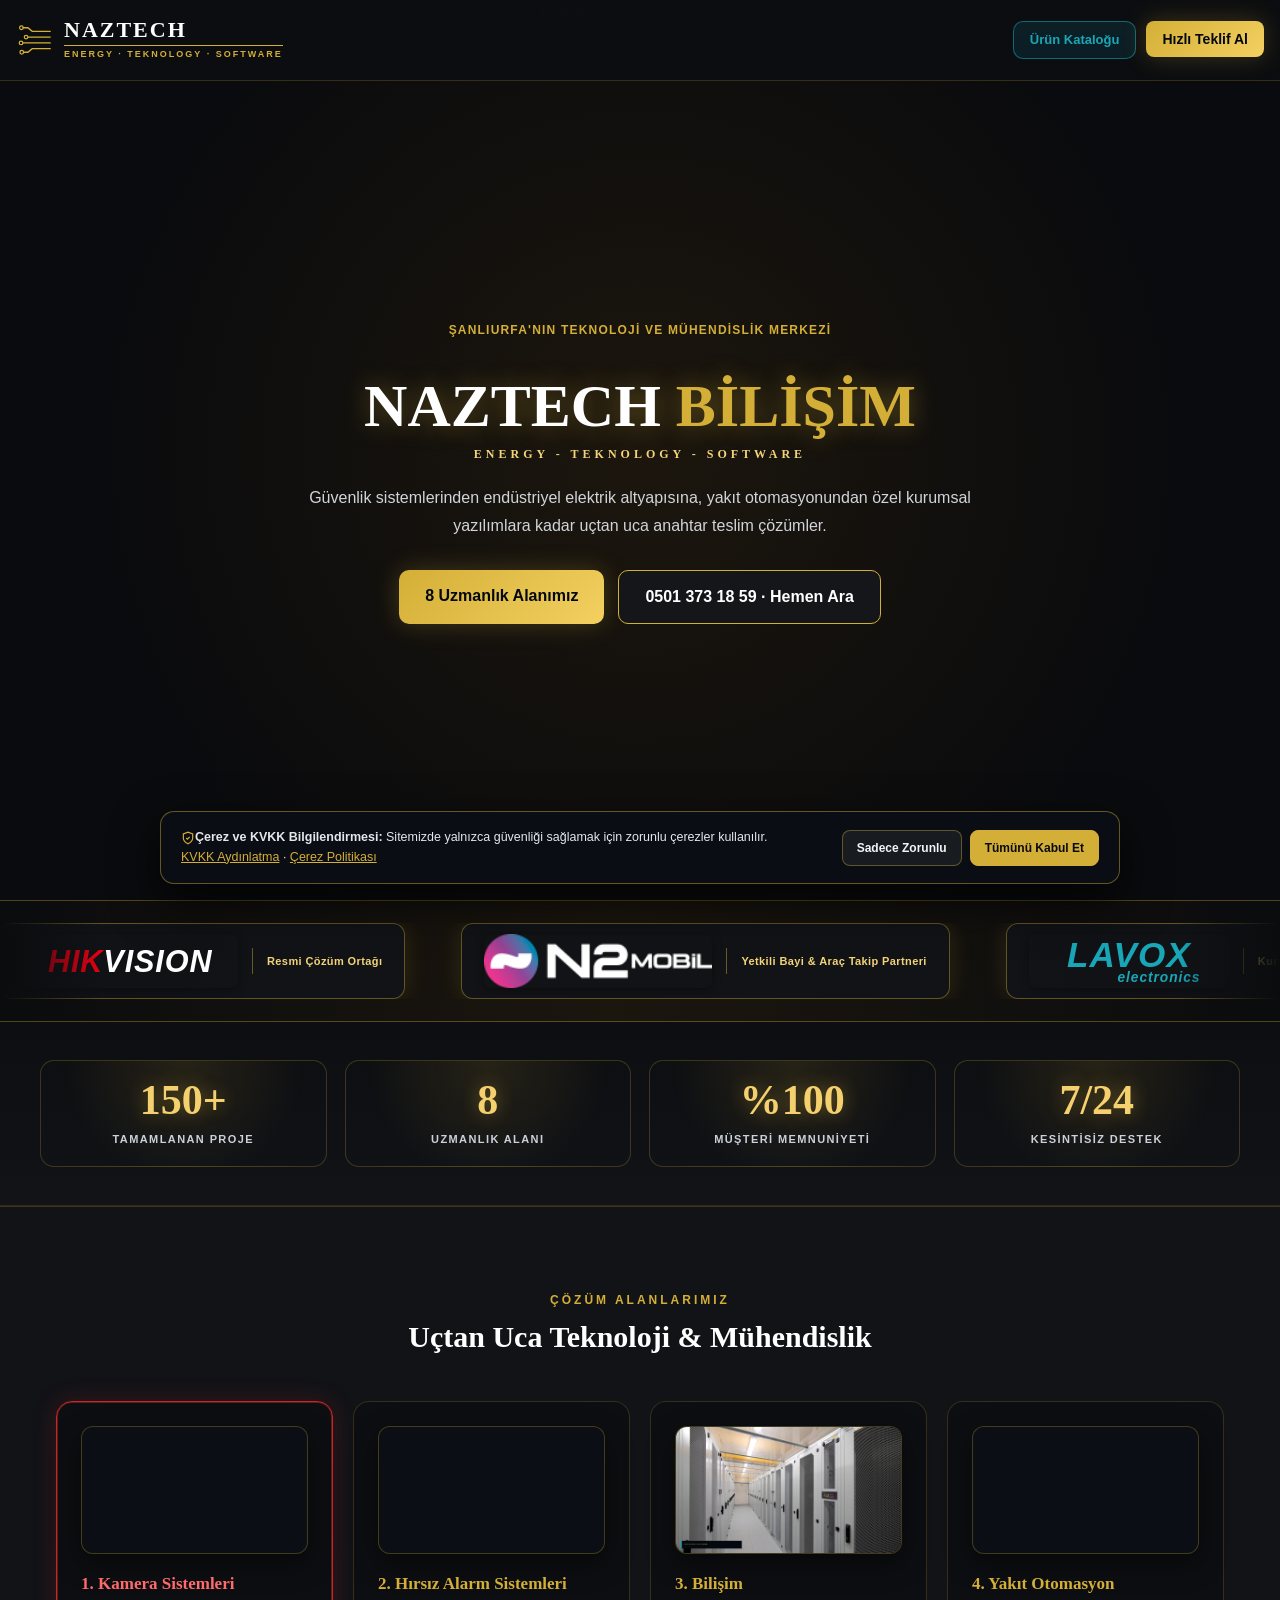
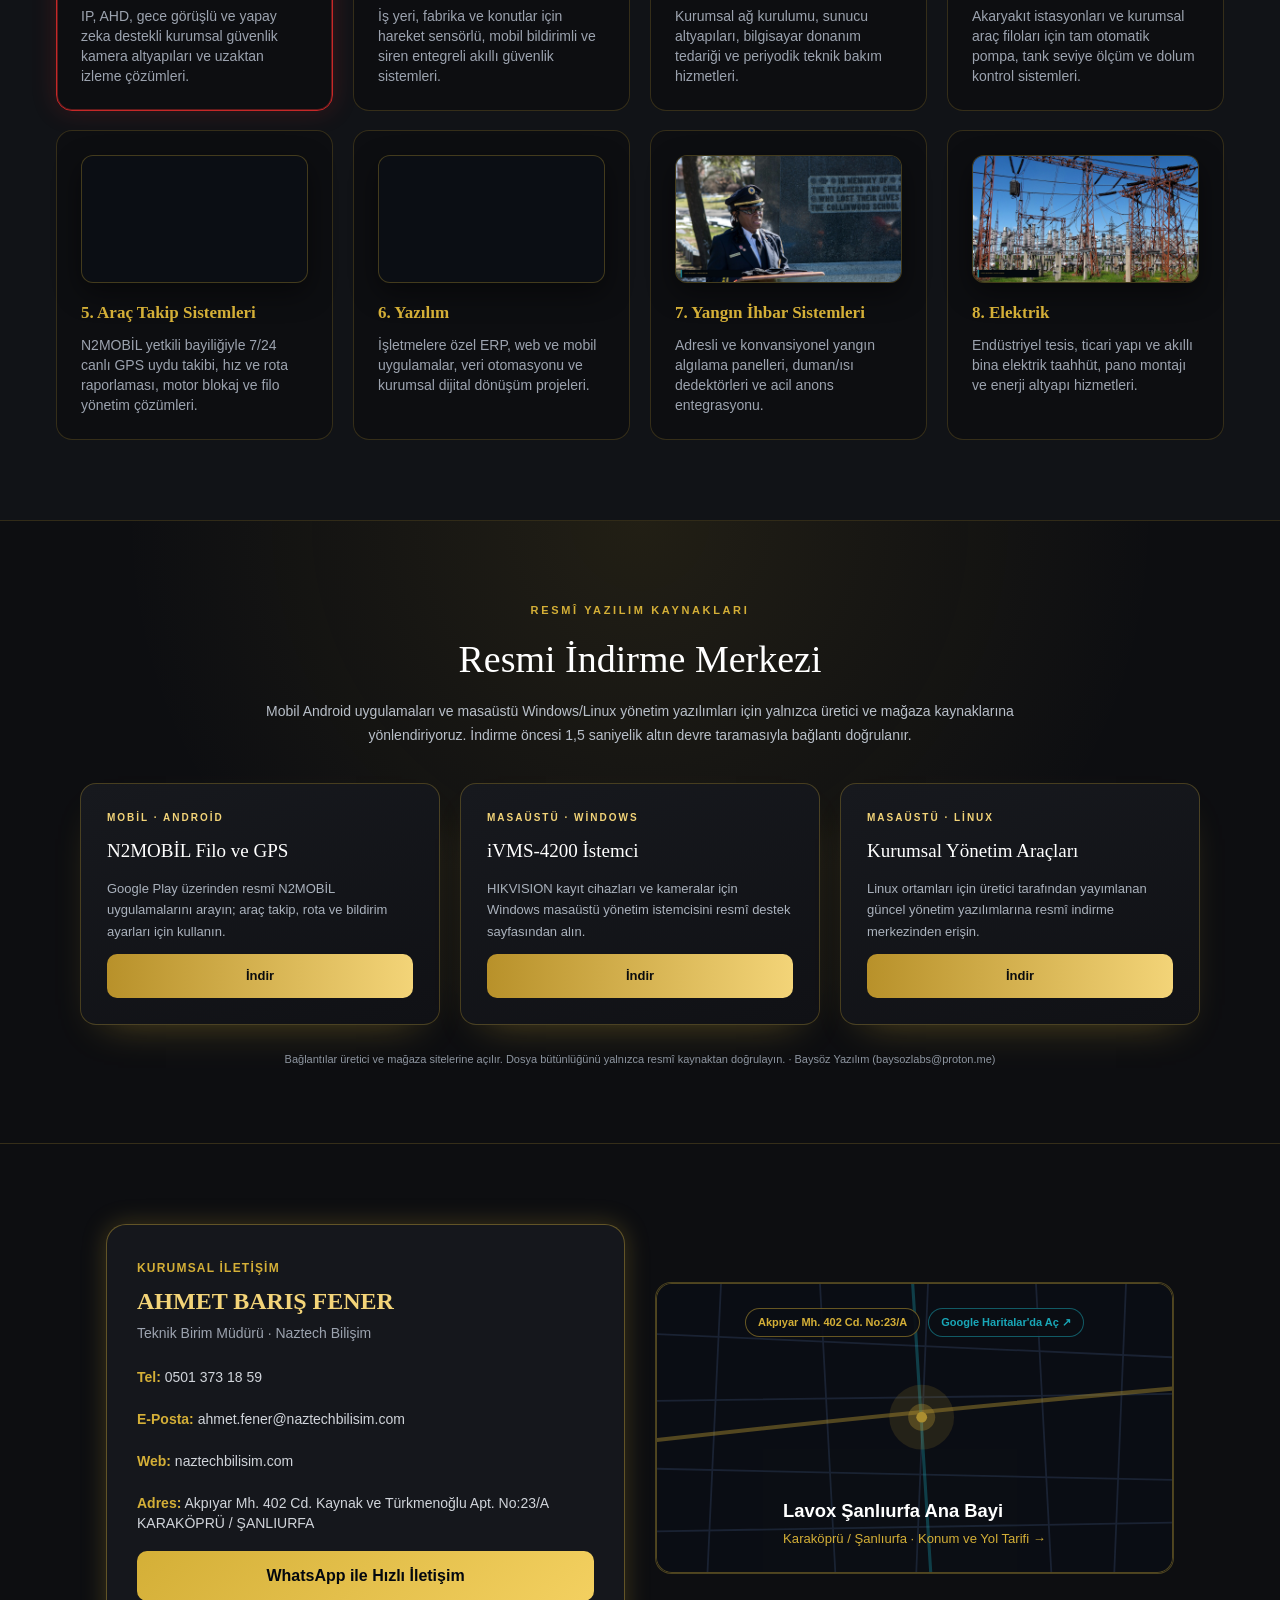
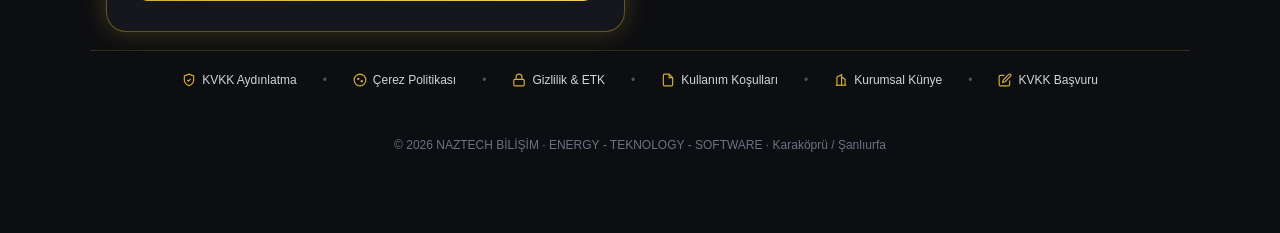
==== index.html @ 64d48011 "Ruijie MSI dotvolt Quantum ve Lande sponsor logolari eklendi" ====
<!DOCTYPE html>
<html lang="tr" class="scroll-smooth">
<head>
  <meta charset="UTF-8" />
  <meta name="viewport" content="width=device-width, initial-scale=1.0" />
  <meta http-equiv="Content-Security-Policy" content="default-src 'self'; base-uri 'self'; object-src 'none'; form-action 'self' https://wa.me; script-src 'self' 'unsafe-inline'; style-src 'self' 'unsafe-inline' https://fonts.googleapis.com; font-src 'self' https://fonts.gstatic.com; img-src 'self' data: https:; connect-src 'self'; frame-src https://www.google.com https://google.com;" />
  <title>NAZTECH Bilişim | Energy - Teknology - Software | Şanlıurfa</title>
  <meta name="description" content="NAZTECH Bilişim & LAVOX Şanlıurfa Ana Bayi. Karaköprü Şanlıurfa merkezli güvenlik kamerası, alarm, bilişim, yakıt otomasyon, GPS araç takip, yazılım, yangın ihbar ve endüstriyel elektrik çözümleri." />
  <meta name="keywords" content="Naztech Bilişim, Lavox Şanlıurfa Ana Bayi, Şanlıurfa kamera sistemleri, Hikvision Şanlıurfa, N2Mobil araç takip, Karaköprü bilişim, yakıt otomasyon Şanlıurfa" />
  <meta name="robots" content="index, follow" />
  <link rel="canonical" href="https://naztechbilisim.com" />
  <meta property="og:type" content="website" />
  <meta property="og:locale" content="tr_TR" />
  <meta property="og:site_name" content="NAZTECH BİLİŞİM | LAVOX Şanlıurfa Ana Bayi" />
  <meta property="og:title" content="NAZTECH Bilişim | LAVOX Şanlıurfa Ana Bayi" />
  <meta property="og:description" content="Şanlıurfa'nın Teknoloji ve Mühendislik Merkezi. Güvenlik sistemleri, bilişim, yakıt otomasyon, araç takip, yazılım ve endüstriyel elektrik çözümleri." />
  <meta property="og:url" content="https://naztechbilisim.com" />
  <meta property="og:image" content="https://naztechbilisim.comimg/og-banner.jpg" />
  <meta name="twitter:card" content="summary_large_image" />
  <meta name="twitter:title" content="NAZTECH Bilişim | LAVOX Şanlıurfa Ana Bayi" />
  <meta name="twitter:description" content="Güvenlik sistemlerinden endüstriyel elektrik altyapısına uçtan uca anahtar teslim teknoloji çözümleri." />
  <meta name="twitter:image" content="https://naztechbilisim.comimg/og-banner.jpg" />
  <script type="application/ld+json">
  {
    "@context": "https://schema.org",
    "@type": "LocalBusiness",
    "name": "NAZTECH BİLİŞİM - LAVOX Şanlıurfa Ana Bayi",
    "image": "https://naztechbilisim.comimg/og-banner.jpg",
    "url": "https://naztechbilisim.com",
    "telephone": "+905013731859",
    "email": "ahmet.fener@naztechbilisim.com",
    "founder": "Ahmet Barış Fener",
    "address": {
      "@type": "PostalAddress",
      "streetAddress": "Akpıyar Mh. 402 Cd. Kaynak ve Türkmenoğlu Apt. No:23/A",
      "addressLocality": "Karaköprü",
      "addressRegion": "Şanlıurfa",
      "addressCountry": "TR"
    },
    "geo": {
      "@type": "GeoCoordinates",
      "latitude": 37.2115,
      "longitude": 38.7955
    }
  }
  </script>

  <link rel="icon" type="image/svg+xml" href="data:image/svg+xml,%3Csvg xmlns='http://www.w3.org/2000/svg' viewBox='0 0 64 64'%3E%3Crect width='64' height='64' rx='12' fill='%230d0e11'/%3E%3Cpath d='M16 48V16h6l20 22V16h6v32h-6L22 26v22z' fill='%23d4af37'/%3E%3C/svg%3E" />
  <script src="vendor/tailwind-play-cdn.js"></script>
  <link rel="preconnect" href="https://fonts.googleapis.com" />
  <link rel="preconnect" href="https://fonts.gstatic.com" crossorigin />
  <link href="https://fonts.googleapis.com/css2?family=Cinzel:wght@600;700&family=Inter:wght@400;500;600&display=swap" rel="stylesheet" />
  <script>
    if (window.tailwind) {
      window.tailwind.config = {
        theme: {
          extend: {
            colors: { obsidian: '#0d0e11', carbon: '#15171c', gold: { light: '#f3d478', DEFAULT: '#d4af37', dark: '#9e7f1e' } },
            fontFamily: { display: ['Cinzel', 'serif'], sans: ['Inter', 'sans-serif'] }
          }
        }
      };
    }
  </script>
  <style>
    body { background-color: #0d0e11; color: #f4f4f5; overflow-x: hidden; }
    .gold-glow { box-shadow: 0 0 25px rgba(212, 175, 55, 0.25); }
    .card-hover { transition: border-color 0.35s ease, box-shadow 0.35s ease; }
    .card-hover:hover { border-color: #d4af37; box-shadow: 0 12px 30px -8px rgba(212, 175, 55, 0.35); }
    .reveal { opacity: 0; translate: 0 24px; transition: opacity 0.55s cubic-bezier(0.22, 1, 0.36, 1), translate 0.7s ease-out; }
    .reveal.active { opacity: 1; translate: 0 0; }
  </style>
  <link rel="stylesheet" href="style.css" />

<style id="naztech-clean-overrides">
.partner-marquee__item{padding:14px 28px!important;gap:18px!important;min-height:84px!important}
.partner-marquee__chip{background:transparent!important;border:none!important;padding:0!important;min-height:auto!important;display:inline-flex!important;align-items:center!important;justify-content:center!important}
.partner-marquee__logo,.partner-marquee__mark{height:54px!important;width:auto!important;max-width:240px!important;object-fit:contain!important;background:transparent!important;border-radius:8px!important}
.partner-marquee__showcase,#tez3dModal,#webgl3dCanvas,.tez3d-stage,[data-3d-viewer]{display:none!important}
</style>
  <style id="naztech-catalog-16x9">
  .service-card__media {
    position: relative;
    width: 100%;
    aspect-ratio: 16 / 9;
    border-radius: 12px;
    overflow: hidden;
    margin-bottom: 16px;
    border: 1px solid rgba(212, 175, 55, 0.28);
    background: #0b0e14;
    box-shadow: 0 10px 28px rgba(0, 0, 0, 0.45);
  }
  .service-card__media img {
    width: 100%;
    height: 100%;
    object-fit: cover;
    display: block;
    transition: transform 0.45s cubic-bezier(0.22, 1, 0.36, 1);
  }
  .service-card:hover .service-card__media img,
  .hizmet-kart:hover .service-card__media img,
  [data-service]:hover .service-card__media img,
  [data-catalog]:hover .service-card__media img,
  [data-catalog]:focus-visible .service-card__media img {
    transform: scale(1.05);
  }
  /* Legacy WebGL/3D surfaces are not part of the delivered experience. */
  #hizmetModal canvas,
  .modal-3d-wrap,
  .webgl-container,
  [data-3d-viewer] {
    display: none !important;
  }
  #hizmetModal .modal__gallery {
    display: flex;
    flex-wrap: wrap;
    gap: 14px;
    padding: 20px 24px 6px;
    background: rgba(3, 5, 8, 0.32);
  }
  #hizmetModal .modal__gallery:empty { display: none; }
  #hizmetModal .modal__figure {
    flex: 1 1 30%;
    max-width: calc(33.333% - 10px);
    margin: 0;
  }
  #hizmetModal .modal__figure:first-child {
    flex: 1 1 100%;
    max-width: 100%;
  }
  #hizmetModal .modal__figure img {
    width: 100% !important;
    aspect-ratio: 16 / 9 !important;
    height: auto !important;
    object-fit: cover !important;
    border-radius: 12px !important;
    cursor: default !important;
    transform: none !important;
    filter: none !important;
  }
  #hizmetModal .modal__caption { padding: 8px 4px 2px; }
  #hizmetModal .btn--whatsapp {
    display: flex;
    align-items: center;
    justify-content: center;
    gap: 10px;
    width: 100%;
    padding: 16px 20px;
    border-radius: 12px;
    background: #25d366;
    color: #052e16;
    font-weight: 800;
    text-decoration: none;
    transition: filter 0.2s ease, transform 0.2s ease;
  }
  #hizmetModal .btn--whatsapp:hover,
  #hizmetModal .btn--whatsapp:focus-visible {
    filter: brightness(1.08);
    transform: translateY(-1px);
  }
  @media (max-width: 720px) {
    #hizmetModal .modal__figure,
    #hizmetModal .modal__figure:first-child {
      flex: 1 1 100%;
      max-width: 100%;
    }
  }
</style>




<style id="naztech-clean-hero">
  #nzpNavButton, #nzpAuthOverlay { display: none !important; }
  /* Yuvarlak halka katmanini kaldir, yazilar dogrudan arka plan uzerinde asil dursun */
  main section:first-of-type .rounded-full,
  section:first-of-type .rounded-full {
    background: transparent !important;
    border: none !important;
    box-shadow: none !important;
    padding: 0 !important;
  }
</style>

<script type="application/ld+json" id="naztech-local-schema">
{
  "@context": "https://schema.org",
  "@type": "LocalBusiness",
  "name": "NAZTECH BİLİŞİM · Lavox Elektronik Şanlıurfa",
  "url": "https://naztechbilisim.com",
  "telephone": "+905013731859",
  "email": "ahmet.fener@naztechbilisim.com",
  "founder": {
    "@type": "Person",
    "name": "Ahmet Barış Fener"
  },
  "address": {
    "@type": "PostalAddress",
    "streetAddress": "Akpıyar Mh. 402 Cd. Kaynak ve Türkmenoğlu Apt. No:23/A",
    "addressLocality": "Karaköprü",
    "addressRegion": "Şanlıurfa",
    "postalCode": "63320",
    "addressCountry": "TR"
  },
  "geo": {
    "@type": "GeoCoordinates",
    "latitude": 37.2248,
    "longitude": 38.8035
  }
}
</script>
<link rel="stylesheet" href="legal.css">
<meta name="theme-color" content="#080a0f">
<meta name="apple-mobile-web-app-capable" content="yes">
<meta name="apple-mobile-web-app-status-bar-style" content="black-translucent">
<link rel="stylesheet" href="mobile.css">
</head>
<body class="font-sans antialiased">
  <div class="nzt-preloader" id="nztPreloader" role="status" aria-live="polite" aria-label="NAZTECH yükleniyor">
    <div class="nzt-preloader__inner">
      <svg class="nzt-preloader__circuit" viewBox="0 0 300 120" fill="none" aria-hidden="true" focusable="false">
        <path class="nzt-preloader__trace" d="M4 22H72l14-14h64l12 12h56l10-10h68" />
        <path class="nzt-preloader__trace nzt-preloader__trace--b" d="M4 98H84l16 14h58l14-14h64l12 12h48" />
        <path class="nzt-preloader__trace nzt-preloader__trace--c" d="M40 4v26l12 12v36l-12 12v26M262 6v28l-12 12v36l12 12v20" />
        <circle class="nzt-preloader__node" cx="86" cy="8" r="3.5" />
        <circle class="nzt-preloader__node nzt-preloader__node--b" cx="150" cy="20" r="3.5" />
        <circle class="nzt-preloader__node" cx="100" cy="112" r="3.5" />
        <circle class="nzt-preloader__node nzt-preloader__node--b" cx="220" cy="110" r="3.5" />
      </svg>
      <div class="nzt-preloader__wordmark">NAZTECH</div>
      <div class="nzt-preloader__caption">ENERGY · TEKNOLOGY · SOFTWARE</div>
      <div class="nzt-preloader__rail"><span class="nzt-preloader__fill"></span></div>
    </div>
  </div>
  <header class="fixed top-0 w-full z-50 bg-obsidian/90 backdrop-blur-md border-b border-gold/20">
    <div class="max-w-7xl mx-auto px-4 h-20 flex items-center justify-between">
      <a href="#anasayfa" class="flex items-center gap-3 group">
        <svg class="brand__logo" viewBox="0 0 100 80" fill="none" aria-hidden="true" focusable="false">
          <path d="M95 16H45L33 6H20" stroke="#d4af37" stroke-width="4" stroke-linecap="round"/><circle cx="15" cy="6" r="5" stroke="#d4af37" stroke-width="3.5"/>
          <path d="M95 32H34" stroke="#d4af37" stroke-width="4" stroke-linecap="round"/><circle cx="28" cy="32" r="5" stroke="#d4af37" stroke-width="3.5"/>
          <path d="M95 48H20" stroke="#d4af37" stroke-width="4" stroke-linecap="round"/><circle cx="14" cy="48" r="5" stroke="#d4af37" stroke-width="3.5"/>
          <path d="M95 64H45L33 74H22" stroke="#d4af37" stroke-width="4" stroke-linecap="round"/><circle cx="16" cy="74" r="5" stroke="#d4af37" stroke-width="3.5"/>
        </svg>
        <div>
          <span class="font-display font-extrabold text-2xl tracking-wider text-white block leading-none">NAZTECH</span>
          <span class="text-[9px] tracking-[0.2em] text-gold font-bold mt-1 border-t border-gold/60 pt-0.5 block">ENERGY · TEKNOLOGY · SOFTWARE</span>
        </div>
      </a>
      <div class="nzp-nav-cluster">
        <a href="https://wa.me/905013731859?text=Merhaba%20Naztech%20Bili%C5%9Fim%2C%20h%C4%B1zl%C4%B1%20teklif%20almak%20istiyorum." data-whatsapp-greeting target="_blank" rel="noopener noreferrer" class="bg-gold text-obsidian font-bold text-xs sm:text-sm px-4 py-2.5 rounded-lg hover:bg-gold-light transition gold-glow">Hızlı Teklif Al</a>
      </div>
    </div>
  </header>
  <section id="anasayfa" class="relative min-h-screen flex items-center justify-center pt-20 overflow-hidden">
    <div class="absolute w-[340px] h-[340px] sm:w-[520px] sm:h-[520px] rounded-full border-[3px] border-gold/45 shadow-[0_0_90px_rgba(212,175,55,0.35)] energy-ring pointer-events-none" aria-hidden="true"></div>
    <div class="relative z-10 max-w-4xl mx-auto px-4 text-center">
      <span class="inline-block px-4 py-1.5 rounded-full bg-carbon border border-gold/30 text-gold text-xs font-bold tracking-widest uppercase mb-6">Şanlıurfa'nın Teknoloji ve Mühendislik Merkezi</span>
      <h1 class="font-display text-4xl sm:text-6xl font-black text-white mb-4">NAZTECH <span class="text-gold">BİLİŞİM</span></h1>
      <p class="font-display text-sm sm:text-base tracking-[0.28em] text-gold font-semibold uppercase mb-6">ENERGY - TEKNOLOGY - SOFTWARE</p>
      <p class="max-w-2xl mx-auto text-gray-300 text-base sm:text-lg mb-10">Güvenlik sistemlerinden endüstriyel elektrik altyapısına, yakıt otomasyonundan özel kurumsal yazılımlara kadar uçtan uca anahtar teslim çözümler.</p>
      <div class="flex flex-col sm:flex-row justify-center gap-4">
        <a href="#hizmetler" class="px-8 py-4 rounded-xl bg-gold text-obsidian font-extrabold hover:bg-gold-light transition gold-glow">8 Uzmanlık Alanımız</a>
        <a href="tel:+905013731859" class="px-8 py-4 rounded-xl bg-carbon border border-gold/40 text-white font-bold hover:border-gold transition">0501 373 18 59 · Hemen Ara</a>
      </div>
    </div>
  </section>

  <section class="partner-marquee" aria-label="NAZTECH kurumsal teknoloji ortakları">
    <div class="partner-marquee__viewport">
      <div class="partner-marquee__track">
        <div class="partner-marquee__group">
          <div class="partner-marquee__partner" data-partner="hikvision">
            <span class="partner-marquee__chip partner-marquee__chip--hikvision"><svg class="partner-marquee__logo" viewBox="0 0 365 72" width="215" height="54" role="img" aria-label="HIKVISION"><text x="182" y="54" text-anchor="middle" font-family="Arial Black, Impact, sans-serif" font-weight="900" font-style="italic" font-size="52" letter-spacing="1.5"><tspan fill="#E60012">HIK</tspan><tspan fill="#FFFFFF">VISION</tspan></text></svg></span>
            <span class="partner-marquee__divider" aria-hidden="true"></span>
            <span class="partner-marquee__role">Resmi Çözüm Ortağı</span>
          </div>
          <div class="partner-marquee__partner" data-partner="n2mobil">
            <span class="partner-marquee__chip"><img class="partner-marquee__logo" src="img/n2mobil_logo.png" data-logo-fallback="img/n2mobil_logo.jpg" width="190" height="45" alt="N2MOBİL kurumsal logosu"></span>
            <span class="partner-marquee__divider" aria-hidden="true"></span>
            <span class="partner-marquee__role">Yetkili Bayi &amp; Araç Takip Partneri</span>
            <button type="button" class="partner-marquee__showcase" data-partner-showcase="5" aria-label="Katalog 5 N2MOBİL 3D GPS izleyiciyi aç">Katalog 5 · 3D GPS İzleyici</button>
          </div>
          <div class="partner-marquee__partner" data-partner="lavox">
            <span class="partner-marquee__chip"><svg class="partner-marquee__logo" viewBox="0 0 320 84" width="200" height="54" role="img" aria-label="LAVOX electronics"><text x="160" y="52" text-anchor="middle" font-family="Arial Black, Impact, sans-serif" font-weight="900" font-style="italic" font-size="56" letter-spacing="2" fill="#19A7B8">LAVOX</text><text x="208" y="75" text-anchor="middle" font-family="Arial, sans-serif" font-weight="700" font-style="italic" font-size="22" letter-spacing="1.5" fill="#19A7B8">electronics</text></svg></span>
            <span class="partner-marquee__divider" aria-hidden="true"></span>
            <span class="partner-marquee__role">Kurumsal Teknoloji Partneri</span>
          </div>
          <div class="partner-marquee__partner" data-partner="ruijie">
            <span class="partner-marquee__chip"><svg class="partner-marquee__logo" viewBox="0 0 340 84" width="205" height="54" role="img" aria-label="Ruijie Networks"><text x="170" y="50" text-anchor="middle" font-family="Arial Black, Impact, sans-serif" font-weight="900" font-style="italic" font-size="52" fill="#E60012">Ruijie</text><text x="115" y="74" text-anchor="middle" font-family="Arial, sans-serif" font-weight="700" font-style="italic" font-size="20" fill="#F4F4F5">Networks</text></svg></span>
            <span class="partner-marquee__divider" aria-hidden="true"></span>
            <span class="partner-marquee__role">Kurumsal Ağ &amp; Wi-Fi Partneri</span>
          </div>
          <div class="partner-marquee__partner" data-partner="msi">
            <span class="partner-marquee__chip"><svg class="partner-marquee__logo" viewBox="0 0 320 84" width="195" height="54" role="img" aria-label="MSI"><g fill="#F4F4F5"><polygon points="48,62 62,22 76,22 62,62"/><polygon points="72,62 86,22 100,22 86,62"/><polygon points="96,62 110,22 124,22 110,62"/><path d="M134,22 h58 l-5,13 h-42 l-3,8 h38 l-8,19 h-56 l5,-12 h40 l3,-8 h-38 z"/><polygon points="204,62 218,22 234,22 220,62"/></g></svg></span>
            <span class="partner-marquee__divider" aria-hidden="true"></span>
            <span class="partner-marquee__role">Donanım &amp; Sistem Partneri</span>
          </div>
          <div class="partner-marquee__partner" data-partner="dotvolt">
            <span class="partner-marquee__chip"><svg class="partner-marquee__logo" viewBox="0 0 340 84" width="205" height="54" role="img" aria-label="dotvolt"><rect x="36" y="18" width="46" height="46" rx="8" fill="#1D70B8"/><text x="59" y="53" text-anchor="middle" font-family="Arial, sans-serif" font-weight="800" font-size="38" fill="#FFFFFF">d</text><text x="195" y="54" text-anchor="middle" font-family="Arial, sans-serif" font-weight="700" font-size="44" letter-spacing="1" fill="#F4F4F5">dotvolt</text></svg></span>
            <span class="partner-marquee__divider" aria-hidden="true"></span>
            <span class="partner-marquee__role">Enerji &amp; UPS Çözüm Ortağı</span>
          </div>
          <div class="partner-marquee__partner" data-partner="quantum">
            <span class="partner-marquee__chip"><svg class="partner-marquee__logo" viewBox="0 0 360 84" width="215" height="54" role="img" aria-label="Quantum Gaming powered by technopc"><rect x="24" y="16" width="44" height="44" rx="6" fill="none" stroke="#8B5CF6" stroke-width="6"/><line x1="54" y1="46" x2="73" y2="65" stroke="#8B5CF6" stroke-width="6"/><text x="115" y="22" text-anchor="middle" font-family="Arial, sans-serif" font-weight="800" font-size="12" letter-spacing="1.5" fill="#A78BFA">GAMING</text><text x="198" y="54" text-anchor="middle" font-family="Arial, sans-serif" font-weight="700" font-size="38" fill="#A78BFA">uantum</text><text x="235" y="73" text-anchor="middle" font-family="Arial, sans-serif" font-weight="600" font-size="13" fill="#D4D4D8">powered by technopc</text></svg></span>
            <span class="partner-marquee__divider" aria-hidden="true"></span>
            <span class="partner-marquee__role">Gaming &amp; Performans Partneri</span>
          </div>
          <div class="partner-marquee__partner" data-partner="lande">
            <span class="partner-marquee__chip"><svg class="partner-marquee__logo" viewBox="0 0 360 84" width="215" height="54" role="img" aria-label="Lande Rack Kabinet"><rect x="24" y="14" width="48" height="56" rx="4" fill="#E30613"/><path d="M40,24 v36 h22 v-9 h-12 v-27 z" fill="#FFFFFF"/><rect x="80" y="14" width="248" height="42" rx="4" fill="#E30613"/><text x="204" y="46" text-anchor="middle" font-family="Arial, sans-serif" font-weight="800" font-size="36" letter-spacing="1" fill="#FFFFFF">lande</text><text x="204" y="72" text-anchor="middle" font-family="Arial, sans-serif" font-weight="700" font-size="13" letter-spacing="3.5" fill="#F4F4F5">RACK KABİNET</text></svg></span>
            <span class="partner-marquee__divider" aria-hidden="true"></span>
            <span class="partner-marquee__role">Rack Kabinet &amp; Altyapı Partneri</span>
          </div>

        </div>
        <div class="partner-marquee__group" aria-hidden="true">
          <div class="partner-marquee__partner" data-partner="hikvision">
            <span class="partner-marquee__chip partner-marquee__chip--hikvision"><svg class="partner-marquee__logo" viewBox="0 0 365 72" width="215" height="54" role="img" aria-label="HIKVISION"><text x="182" y="54" text-anchor="middle" font-family="Arial Black, Impact, sans-serif" font-weight="900" font-style="italic" font-size="52" letter-spacing="1.5"><tspan fill="#E60012">HIK</tspan><tspan fill="#FFFFFF">VISION</tspan></text></svg></span>
            <span class="partner-marquee__divider" aria-hidden="true"></span>
            <span class="partner-marquee__role">Resmi Çözüm Ortağı</span>
          </div>
          <div class="partner-marquee__partner" data-partner="n2mobil">
            <span class="partner-marquee__chip"><img class="partner-marquee__logo" src="img/n2mobil_logo.png" data-logo-fallback="img/n2mobil_logo.jpg" width="190" height="45" alt=""></span>
            <span class="partner-marquee__divider" aria-hidden="true"></span>
            <span class="partner-marquee__role">Yetkili Bayi &amp; Araç Takip Partneri</span>
            <button type="button" class="partner-marquee__showcase" data-partner-showcase="5" aria-label="Katalog 5 N2MOBİL 3D GPS izleyiciyi aç">Katalog 5 · 3D GPS İzleyici</button>
          </div>
          <div class="partner-marquee__partner" data-partner="lavox">
            <span class="partner-marquee__chip"><svg class="partner-marquee__logo" viewBox="0 0 320 84" width="200" height="54" role="img" aria-label="LAVOX electronics"><text x="160" y="52" text-anchor="middle" font-family="Arial Black, Impact, sans-serif" font-weight="900" font-style="italic" font-size="56" letter-spacing="2" fill="#19A7B8">LAVOX</text><text x="208" y="75" text-anchor="middle" font-family="Arial, sans-serif" font-weight="700" font-style="italic" font-size="22" letter-spacing="1.5" fill="#19A7B8">electronics</text></svg></span>
            <span class="partner-marquee__divider" aria-hidden="true"></span>
            <span class="partner-marquee__role">Kurumsal Teknoloji Partneri</span>
          </div>
          <div class="partner-marquee__partner" data-partner="ruijie">
            <span class="partner-marquee__chip"><svg class="partner-marquee__logo" viewBox="0 0 340 84" width="205" height="54" role="img" aria-label="Ruijie Networks"><text x="170" y="50" text-anchor="middle" font-family="Arial Black, Impact, sans-serif" font-weight="900" font-style="italic" font-size="52" fill="#E60012">Ruijie</text><text x="115" y="74" text-anchor="middle" font-family="Arial, sans-serif" font-weight="700" font-style="italic" font-size="20" fill="#F4F4F5">Networks</text></svg></span>
            <span class="partner-marquee__divider" aria-hidden="true"></span>
            <span class="partner-marquee__role">Kurumsal Ağ &amp; Wi-Fi Partneri</span>
          </div>
          <div class="partner-marquee__partner" data-partner="msi">
            <span class="partner-marquee__chip"><svg class="partner-marquee__logo" viewBox="0 0 320 84" width="195" height="54" role="img" aria-label="MSI"><g fill="#F4F4F5"><polygon points="48,62 62,22 76,22 62,62"/><polygon points="72,62 86,22 100,22 86,62"/><polygon points="96,62 110,22 124,22 110,62"/><path d="M134,22 h58 l-5,13 h-42 l-3,8 h38 l-8,19 h-56 l5,-12 h40 l3,-8 h-38 z"/><polygon points="204,62 218,22 234,22 220,62"/></g></svg></span>
            <span class="partner-marquee__divider" aria-hidden="true"></span>
            <span class="partner-marquee__role">Donanım &amp; Sistem Partneri</span>
          </div>
          <div class="partner-marquee__partner" data-partner="dotvolt">
            <span class="partner-marquee__chip"><svg class="partner-marquee__logo" viewBox="0 0 340 84" width="205" height="54" role="img" aria-label="dotvolt"><rect x="36" y="18" width="46" height="46" rx="8" fill="#1D70B8"/><text x="59" y="53" text-anchor="middle" font-family="Arial, sans-serif" font-weight="800" font-size="38" fill="#FFFFFF">d</text><text x="195" y="54" text-anchor="middle" font-family="Arial, sans-serif" font-weight="700" font-size="44" letter-spacing="1" fill="#F4F4F5">dotvolt</text></svg></span>
            <span class="partner-marquee__divider" aria-hidden="true"></span>
            <span class="partner-marquee__role">Enerji &amp; UPS Çözüm Ortağı</span>
          </div>
          <div class="partner-marquee__partner" data-partner="quantum">
            <span class="partner-marquee__chip"><svg class="partner-marquee__logo" viewBox="0 0 360 84" width="215" height="54" role="img" aria-label="Quantum Gaming powered by technopc"><rect x="24" y="16" width="44" height="44" rx="6" fill="none" stroke="#8B5CF6" stroke-width="6"/><line x1="54" y1="46" x2="73" y2="65" stroke="#8B5CF6" stroke-width="6"/><text x="115" y="22" text-anchor="middle" font-family="Arial, sans-serif" font-weight="800" font-size="12" letter-spacing="1.5" fill="#A78BFA">GAMING</text><text x="198" y="54" text-anchor="middle" font-family="Arial, sans-serif" font-weight="700" font-size="38" fill="#A78BFA">uantum</text><text x="235" y="73" text-anchor="middle" font-family="Arial, sans-serif" font-weight="600" font-size="13" fill="#D4D4D8">powered by technopc</text></svg></span>
            <span class="partner-marquee__divider" aria-hidden="true"></span>
            <span class="partner-marquee__role">Gaming &amp; Performans Partneri</span>
          </div>
          <div class="partner-marquee__partner" data-partner="lande">
            <span class="partner-marquee__chip"><svg class="partner-marquee__logo" viewBox="0 0 360 84" width="215" height="54" role="img" aria-label="Lande Rack Kabinet"><rect x="24" y="14" width="48" height="56" rx="4" fill="#E30613"/><path d="M40,24 v36 h22 v-9 h-12 v-27 z" fill="#FFFFFF"/><rect x="80" y="14" width="248" height="42" rx="4" fill="#E30613"/><text x="204" y="46" text-anchor="middle" font-family="Arial, sans-serif" font-weight="800" font-size="36" letter-spacing="1" fill="#FFFFFF">lande</text><text x="204" y="72" text-anchor="middle" font-family="Arial, sans-serif" font-weight="700" font-size="13" letter-spacing="3.5" fill="#F4F4F5">RACK KABİNET</text></svg></span>
            <span class="partner-marquee__divider" aria-hidden="true"></span>
            <span class="partner-marquee__role">Rack Kabinet &amp; Altyapı Partneri</span>
          </div>

        </div>
      </div>
    </div>
  </section>

  <section class="nzt-kpi" aria-label="NAZTECH performans göstergeleri">
    <div class="nzt-kpi__inner">
      <div class="nzt-kpi__item" data-kpi aria-label="500 artı Tamamlanan Proje">
        <span class="nzt-kpi__value" data-kpi-value data-kpi-target="500" data-kpi-suffix="+" aria-hidden="true">0+</span>
        <span class="nzt-kpi__label">Tamamlanan Proje</span>
      </div>
      <div class="nzt-kpi__item" data-kpi aria-label="8 Uzmanlık Alanı">
        <span class="nzt-kpi__value" data-kpi-value data-kpi-target="8" aria-hidden="true">0</span>
        <span class="nzt-kpi__label">Uzmanlık Alanı</span>
      </div>
      <div class="nzt-kpi__item" data-kpi aria-label="yüzde 100 Müşteri Memnuniyeti">
        <span class="nzt-kpi__value" data-kpi-value data-kpi-target="100" data-kpi-prefix="%" aria-hidden="true">%0</span>
        <span class="nzt-kpi__label">Müşteri Memnuniyeti</span>
      </div>
      <div class="nzt-kpi__item" data-kpi aria-label="7/24 Kesintisiz Destek">
        <span class="nzt-kpi__value" data-kpi-value data-kpi-target="24" data-kpi-prefix="7/" aria-hidden="true">7/0</span>
        <span class="nzt-kpi__label">Kesintisiz Destek</span>
      </div>
    </div>
  </section>

  <section id="hizmetler" class="py-24 bg-carbon/60 border-t border-gold/15">
    <div class="max-w-7xl mx-auto px-4">
      <div class="text-center mb-16 reveal">
        <span class="text-gold text-xs font-bold tracking-[0.25em] uppercase">Çözüm Alanlarımız</span>
        <h2 class="font-display text-3xl sm:text-4xl font-extrabold text-white mt-2">Uçtan Uca Teknoloji &amp; Mühendislik</h2>
      </div>
      <div class="grid grid-cols-1 sm:grid-cols-2 lg:grid-cols-4 gap-6">
        <div class="bg-obsidian border border-gold/20 rounded-2xl p-6 card-hover reveal" data-catalog="1" role="button" tabindex="0" aria-haspopup="dialog" aria-controls="hizmetModal" aria-label="HIKVISION güvenlik sistemleri kataloğunu aç"><div class="service-card__media"><img src="img/hikvision_bullet.jpg" alt="HIKVISION dış mekân güvenlik kamerası" width="1920" height="1080" loading="lazy" decoding="async"></div><h3 class="font-display font-bold text-lg text-gold mb-2">1. Kamera Sistemleri</h3><p class="text-gray-400 text-sm">IP, AHD, gece görüşlü ve yapay zeka destekli kurumsal güvenlik kamera altyapıları ve uzaktan izleme çözümleri.</p></div>
        <div class="bg-obsidian border border-gold/20 rounded-2xl p-6 card-hover reveal" data-catalog="2" role="button" tabindex="0" aria-haspopup="dialog" aria-controls="hizmetModal" aria-label="Hırsız alarm sistemleri kataloğunu aç"><div class="service-card__media"><img src="img/alarm.png" alt="Akıllı hırsız alarm kontrol panosu" width="1920" height="1080" loading="lazy" decoding="async"></div><h3 class="font-display font-bold text-lg text-gold mb-2">2. Hırsız Alarm Sistemleri</h3><p class="text-gray-400 text-sm">İş yeri, fabrika ve konutlar için hareket sensörlü, mobil bildirimli ve siren entegreli akıllı güvenlik sistemleri.</p></div>
        <div class="bg-obsidian border border-gold/20 rounded-2xl p-6 card-hover reveal" data-catalog="3" role="button" tabindex="0" aria-haspopup="dialog" aria-controls="hizmetModal" aria-label="Bilişim ve ağ altyapısı kataloğunu aç"><div class="service-card__media"><img src="img/bilisim.jpg" alt="Kurumsal sunucu odası ve ağ altyapısı" width="1920" height="1080" loading="lazy" decoding="async"></div><h3 class="font-display font-bold text-lg text-gold mb-2">3. Bilişim</h3><p class="text-gray-400 text-sm">Kurumsal ağ kurulumu, sunucu altyapıları, bilgisayar donanım tedariği ve periyodik teknik bakım hizmetleri.</p></div>
        <div class="bg-obsidian border border-gold/20 rounded-2xl p-6 card-hover reveal" data-catalog="4" role="button" tabindex="0" aria-haspopup="dialog" aria-controls="hizmetModal" aria-label="Yakıt otomasyonu kataloğunu aç"><div class="service-card__media"><img src="img/yakit.jpg" alt="Akaryakıt pompası ve yakıt otomasyon sistemi" width="1920" height="1080" loading="lazy" decoding="async"></div><h3 class="font-display font-bold text-lg text-gold mb-2">4. Yakıt Otomasyon</h3><p class="text-gray-400 text-sm">Akaryakıt istasyonları ve kurumsal araç filoları için tam otomatik pompa, tank seviye ölçüm ve dolum kontrol sistemleri.</p></div>
        <div class="bg-obsidian border border-gold/20 rounded-2xl p-6 card-hover reveal" data-catalog="5" role="button" tabindex="0" aria-haspopup="dialog" aria-controls="hizmetModal" aria-label="Araç takip sistemleri kataloğunu aç"><div class="service-card__media"><img src="img/arac_takip.jpg" alt="N2MOBİL GPS araç takip cihazı" width="1920" height="1080" loading="lazy" decoding="async"></div><h3 class="font-display font-bold text-lg text-gold mb-2">5. Araç Takip Sistemleri</h3><p class="text-gray-400 text-sm">N2MOBİL yetkili bayiliğiyle 7/24 canlı GPS uydu takibi, hız ve rota raporlaması, motor blokaj ve filo yönetim çözümleri.</p></div>
        <div class="bg-obsidian border border-gold/20 rounded-2xl p-6 card-hover reveal" data-catalog="6" role="button" tabindex="0" aria-haspopup="dialog" aria-controls="hizmetModal" aria-label="Yazılım kataloğunu aç"><div class="service-card__media"><img src="img/yazilim.jpg" alt="Kurumsal yazılım geliştirme çalışma alanı" width="1920" height="1080" loading="lazy" decoding="async"></div><h3 class="font-display font-bold text-lg text-gold mb-2">6. Yazılım</h3><p class="text-gray-400 text-sm">İşletmelere özel ERP, web ve mobil uygulamalar, veri otomasyonu ve kurumsal dijital dönüşüm projeleri.</p></div>
        <div class="bg-obsidian border border-gold/20 rounded-2xl p-6 card-hover reveal" data-catalog="7" role="button" tabindex="0" aria-haspopup="dialog" aria-controls="hizmetModal" aria-label="Yangın ihbar sistemleri kataloğunu aç"><div class="service-card__media"><img src="img/yangin.jpg" alt="Yangın ihbar kontrol panosu" width="1920" height="1080" loading="lazy" decoding="async"></div><h3 class="font-display font-bold text-lg text-gold mb-2">7. Yangın İhbar Sistemleri</h3><p class="text-gray-400 text-sm">Adresli ve konvansiyonel yangın algılama panelleri, duman/ısı dedektörleri ve acil anons entegrasyonu.</p></div>
        <div class="bg-obsidian border border-gold/20 rounded-2xl p-6 card-hover reveal" data-catalog="8" role="button" tabindex="0" aria-haspopup="dialog" aria-controls="hizmetModal" aria-label="Elektrik kataloğunu aç"><div class="service-card__media"><img src="img/elektrik.jpg" alt="Endüstriyel elektrik dağıtım panoları" width="1920" height="1080" loading="lazy" decoding="async"></div><h3 class="font-display font-bold text-lg text-gold mb-2">8. Elektrik</h3><p class="text-gray-400 text-sm">Endüstriyel tesis, ticari yapı ve akıllı bina elektrik taahhüt, pano montajı ve enerji altyapı hizmetleri.</p></div>
      </div>
    </div>
  </section>

  <section id="indirme-merkezi" class="download-center" aria-labelledby="downloadTitle">
    <div class="download-center__inner">
      <div class="download-center__heading">
        <span class="download-center__eyebrow">Resmî Yazılım Kaynakları</span>
        <h2 id="downloadTitle">Resmi İndirme Merkezi</h2>
        <p>Mobil Android uygulamaları ve masaüstü Windows/Linux yönetim yazılımları için yalnızca üretici ve mağaza kaynaklarına yönlendiriyoruz. İndirme öncesi 1,5 saniyelik altın devre taramasıyla bağlantı doğrulanır.</p>
      </div>
      <div class="download-center__grid">
        <article class="download-card">
          <span class="download-card__platform">Mobil · Android</span>
          <h3>N2MOBİL Filo ve GPS</h3>
          <p>Google Play üzerinden resmî N2MOBİL uygulamalarını arayın; araç takip, rota ve bildirim ayarları için kullanın.</p>
          <button type="button" class="download-card__button" data-download-trigger data-download-url="https://play.google.com/store/search?q=n2mobil&amp;c=apps" data-download-label="N2MOBİL Android uygulaması">İndir</button>
        </article>
        <article class="download-card">
          <span class="download-card__platform">Masaüstü · Windows</span>
          <h3>iVMS-4200 İstemci</h3>
          <p>HIKVISION kayıt cihazları ve kameralar için Windows masaüstü yönetim istemcisini resmî destek sayfasından alın.</p>
          <button type="button" class="download-card__button" data-download-trigger data-download-url="https://www.hikvision.com/en/support/download/software/ivms-4200-client/" data-download-label="iVMS-4200 Windows istemcisi">İndir</button>
        </article>
        <article class="download-card">
          <span class="download-card__platform">Masaüstü · Linux</span>
          <h3>Kurumsal Yönetim Araçları</h3>
          <p>Linux ortamları için üretici tarafından yayımlanan güncel yönetim yazılımlarına resmî indirme merkezinden erişin.</p>
          <button type="button" class="download-card__button" data-download-trigger data-download-url="https://www.hikvision.com/en/support/download/software/" data-download-label="Linux yönetim yazılımları">İndir</button>
        </article>
      </div>
      <p class="download-center__note">Bağlantılar üretici ve mağaza sitelerine açılır. Dosya bütünlüğünü yalnızca resmî kaynaktan doğrulayın. · Baysöz Yazılım (baysozlabs@proton.me)</p>
    </div>
  </section>

  <div class="scan-modal" id="downloadScanModal" hidden aria-hidden="true" role="dialog" aria-modal="true" aria-labelledby="scanTitle" aria-describedby="scanStatus">
    <div class="scan-modal__backdrop" data-scan-close aria-hidden="true"></div>
    <div class="scan-modal__panel" role="document" tabindex="-1">
      <svg class="scan-modal__circuit" viewBox="0 0 320 120" fill="none" aria-hidden="true" focusable="false">
        <path d="M4 30H70l14-14h62l12 12h58l12-12h88" />
        <path d="M4 90H84l16 14h58l14-14h60l12 12h72" />
        <path d="M44 6v28l12 12v34l-12 12v22M276 6v28l-12 12v34l12 12v22" />
        <circle cx="84" cy="16" r="3.5" /><circle cx="150" cy="28" r="3.5" /><circle cx="106" cy="104" r="3.5" /><circle cx="244" cy="102" r="3.5" />
      </svg>
      <span class="scan-modal__beam" aria-hidden="true"></span>
      <h2 id="scanTitle">Güvenli Bağlantı Doğrulanıyor</h2>
      <p id="scanStatus">Altın devre taraması tamamlanıyor…</p>
      <span class="scan-modal__progress" aria-hidden="true"><span></span></span>
      <button type="button" class="scan-modal__cancel" data-scan-close>İptal</button>
    </div>
  </div>

  <section id="iletisim" class="py-20 bg-obsidian border-t border-gold/20">
    <div class="max-w-6xl mx-auto px-4 grid grid-cols-1 lg:grid-cols-2 gap-10 items-center">
      <div class="bg-carbon border border-gold/30 rounded-3xl p-8 gold-glow reveal">
        <span class="text-gold text-xs font-bold tracking-widest uppercase">Kurumsal İletişim</span>
        <h2 class="font-display text-2xl font-extrabold text-gold mt-2">AHMET BARIŞ FENER</h2>
        <p class="text-gray-400 text-sm mb-6">Teknik Birim Müdürü · Naztech Bilişim</p>
        <ul class="space-y-3 text-sm text-gray-300 mb-6">
          <li><strong class="text-gold">Tel:</strong> <a href="tel:+905013731859">0501 373 18 59</a></li>
          <li><strong class="text-gold">E-Posta:</strong> <a href="mailto:ahmet.fener@naztechbilisim.com">ahmet.fener@naztechbilisim.com</a></li>
          <li><strong class="text-gold">Web:</strong> naztechbilisim.com</li>
          <li><strong class="text-gold">Adres:</strong> Akpıyar Mh. 402 Cd. Kaynak ve Türkmenoğlu Apt. No:23/A KARAKÖPRÜ / ŞANLIURFA</li>
        </ul>
        <a href="https://wa.me/905013731859?text=Merhaba%20Naztech%20Bili%C5%9Fim%2C%20h%C4%B1zl%C4%B1%20teklif%20almak%20istiyorum." data-whatsapp-greeting target="_blank" rel="noopener noreferrer" class="inline-block w-full text-center py-3.5 rounded-xl bg-gold text-obsidian font-extrabold hover:bg-gold-light transition">WhatsApp ile Hızlı İletişim</a>
      </div>
      <div class="map-panel reveal" style="position:relative;overflow:hidden;border-radius:1rem;border:1px solid rgba(212,175,55,0.32);min-height:290px;background:#0b0e14;">
  <a class="map-panel__link" href="https://google.com" target="_blank" rel="noopener noreferrer" aria-label="Lavox Şanlıurfa Ana Bayi Harita Konumu" style="position:relative;display:flex;flex-direction:column;justify-content:space-between;width:100%;height:100%;min-height:290px;padding:1.5rem;border-radius:1rem;overflow:hidden;border:1px solid rgba(212,175,55,0.35);background:#0b0e14;text-decoration:none;">
  <svg viewBox="0 0 600 320" preserveAspectRatio="xMidYMid slice" aria-hidden="true" style="position:absolute;inset:0;width:100%;height:100%;z-index:0;opacity:0.8;">
    <rect width="600" height="320" fill="#0b0e14"/>
    <g stroke="#1e293b" stroke-width="2" fill="none">
      <path d="M0,55 L600,82 M0,130 L600,122 M0,205 L600,218 M0,275 L600,265"/>
      <path d="M85,0 L70,320 M195,0 L212,320 M315,0 L302,320 M435,0 L452,320 M535,0 L522,320"/>
    </g>
    <path d="M0,175 Q260,145 600,115" stroke="#D4AF37" stroke-width="4.5" stroke-opacity="0.45" fill="none"/>
    <path d="M298,0 L318,320" stroke="#19A7B8" stroke-width="3.5" stroke-opacity="0.4" fill="none"/>
    <circle cx="308" cy="148" r="36" fill="#D4AF37" fill-opacity="0.16"/>
    <circle cx="308" cy="148" r="15" fill="#D4AF37" fill-opacity="0.35"/>
    <circle cx="308" cy="148" r="6" fill="#D4AF37"/>
  </svg>
  <div style="position:relative;z-index:2;display:flex;justify-content:space-between;align-items:center;gap:8px;flex-wrap:wrap;">
    <span style="padding:5px 12px;border-radius:999px;font-size:11px;font-weight:600;background:rgba(11,14,20,0.92);border:1px solid rgba(212,175,55,0.45);color:#D4AF37;">Akpıyar Mh. 402 Cd. No:23/A</span>
    <span style="padding:5px 12px;border-radius:999px;font-size:11px;font-weight:600;background:rgba(11,14,20,0.92);border:1px solid rgba(25,167,184,0.5);color:#19A7B8;">Google Haritalar'da Aç ↗</span>
  </div>
  <div style="position:relative;z-index:2;margin-top:auto;padding-top:95px;text-align:left;">
    <div style="font-size:1.15rem;font-weight:700;color:#ffffff;">Lavox Şanlıurfa Ana Bayi</div>
    <div style="font-size:0.82rem;color:#D4AF37;margin-top:4px;">Karaköprü / Şanlıurfa · Konum ve Yol Tarifi →</div>
  </div>
</a>
</div>
    </div>
    <p class="text-center text-xs text-gray-500 mt-14">© 2026 NAZTECH BİLİŞİM · ENERGY - TEKNOLOGY - SOFTWARE · Karaköprü / Şanlıurfa</p>
  </section>

  
<div class="modal" id="hizmetModal" data-modal-root hidden aria-hidden="true" role="dialog" aria-modal="true" aria-labelledby="modalTitle" aria-describedby="modalDescription">
    <div class="modal__backdrop" data-modal-close aria-hidden="true"></div>
    <div class="modal__panel" id="modalBox" role="document" tabindex="-1">
      <button type="button" class="modal__close" id="closeModal" data-modal-close aria-label="Katalog penceresini kapat">&times;</button>
      <div class="sponsor-banner" id="mBanner" hidden>
        <span class="sponsor-banner__logo">HIKVISION</span>
        <span class="sponsor-banner__text">Resmî Partner &amp; Sponsor</span>
      </div>
      <div class="modal__gallery" id="modalGallery" aria-label="16:9 kurumsal donanım vitrini"></div>
      <div class="modal__content">
        <span class="modal__badge" id="modalBadge"></span>
        <h2 class="modal__title" id="modalTitle"></h2>
        <p class="modal__description" id="modalDescription"></p>
        <ul class="modal__specs" id="modalSpecs"></ul>
        <a class="btn--whatsapp" id="modalWhatsApp" data-whatsapp-number="905013731859" href="https://wa.me/905013731859?text=Merhaba" target="_blank" rel="noopener noreferrer"><span aria-hidden="true">&#128172;</span> WhatsApp 0501 373 18 59 · Bu Hizmet İçin Ücretsiz Keşif / Teklif Al</a>
      </div>
    </div>
  </div>

  <script>
    const reveals = document.querySelectorAll('.reveal');
    const onScroll = () => reveals.forEach(el => { if (el.getBoundingClientRect().top < window.innerHeight - 60) el.classList.add('active'); });
    window.addEventListener('scroll', onScroll); onScroll();
  </script>
  <script>window.addEventListener("DOMContentLoaded",function(){var p=document.getElementById("nztPreloader");if(p){setTimeout(function(){p.style.transition="opacity 0.55s cubic-bezier(0.22, 1, 0.36, 1)";p.style.opacity="0";p.style.pointerEvents="none";setTimeout(function(){p.remove();},580);},1150);}});</script>
<script src="kpi-counter.js" defer></script>
<script src="matrix.js" defer></script>
  <script src="hizmet-detay.js" defer></script>
  <script src="security-shield.js" defer></script>
  <script src="legal.js"></script>
<script src="lavox-katalog.js"></script>
<script src="live-reload.js"></script>
</body>
</html>
---- style.css ----
/*
 * Baysöz Yazılım — NAZTECH Bilişim front-end stylesheet.
 * Gold and obsidian design system with accessible catalog modal styling.
 */

:root {
  --nzt-gold-500: #d4af37;
  --nzt-gold-300: #f5d06f;
  --nzt-obsidian-900: #07090c;
  --nzt-obsidian-800: #0d1117;
  --nzt-obsidian-700: #151b24;
  --nzt-text: #f2f4f7;
  --nzt-muted: #aab2bd;
  --nzt-red-600: #c62828;
  --nzt-radius-lg: 18px;
  --nzt-backdrop: rgba(3, 5, 8, .78);
  --nzt-modal-max: 980px;
}

*,
*::before,
*::after {
  box-sizing: border-box;
  margin: 0;
  padding: 0;
}

body {
  background: #0b0c0e;
  color: #f4f4f5;
  font-family: system-ui, sans-serif;
  line-height: 1.6;
}

body.is-modal-open {
  overflow: hidden;
}

a {
  color: inherit;
  text-decoration: none;
}

:focus-visible {
  outline: 2px solid var(--nzt-gold-300);
  outline-offset: 3px;
}

/* Header and brand ------------------------------------------------------- */
header {
  position: fixed;
  top: 0;
  width: 100%;
  z-index: 50;
  background: rgba(11, 12, 14, .92);
  backdrop-filter: blur(10px);
  border-bottom: 1px solid rgba(212, 175, 55, .25);
}

header > div {
  max-width: 1200px;
  margin: 0 auto;
  padding: 0 20px;
  height: 76px;
  display: flex;
  align-items: center;
  justify-content: space-between;
}

header a:first-child {
  display: flex;
  align-items: center;
  gap: 12px;
}

header a:first-child span:first-child {
  font-size: 22px;
  font-weight: 900;
  letter-spacing: 2px;
  color: #fff;
  display: block;
}

header a:first-child span:last-child {
  font-size: 9px;
  letter-spacing: 2px;
  color: #d4af37;
  font-weight: 700;
  border-top: 1px solid #d4af37;
  padding-top: 2px;
  display: block;
}

header > div > a:last-child {
  background: linear-gradient(135deg, #b8860b, #f3d478);
  color: #0b0c0e;
  font-weight: 800;
  font-size: 13px;
  padding: 10px 18px;
  border-radius: 8px;
}

.brand__logo{inline-size:36px;block-size:36px;max-inline-size:40px;max-block-size:40px;aspect-ratio:1/1;flex-shrink:0}

/* Hero and particle field ------------------------------------------------ */
#anasayfa {
  min-height: 100vh;
  display: flex;
  align-items: center;
  justify-content: center;
  text-align: center;
  padding: 100px 20px 60px;
  position: relative;
  overflow: hidden;
  background: radial-gradient(circle at center, #1d170d 0%, #0b0c0e 70%);
}

#nztSceneOnlyDisabled {
  position: absolute;
  inset: 0;
  width: 100%;
  height: 100%;
  pointer-events: none;
}

.nzt-scene {
  position: absolute;
  inset: 0;
  width: 100%;
  height: 100%;
  pointer-events: none;
  z-index: 2;
  opacity: 0.78;
}

/* Circuit preloader ------------------------------------------------------ */
.nzt-preloader {
  position: fixed;
  inset: 0;
  z-index: 999;
  display: grid;
  place-items: center;
  background: radial-gradient(circle at 50% 45%, #1b1710 0%, #07090c 68%);
  opacity: 1;
  transition: opacity .38s ease, visibility .38s ease;
}

.nzt-preloader.is-complete {
  opacity: 0;
  visibility: hidden;
  pointer-events: none;
}

.nzt-preloader__inner {
  display: grid;
  justify-items: center;
  gap: 8px;
  width: min(420px, 86vw);
  text-align: center;
}

.nzt-preloader__circuit {
  width: min(300px, 82vw);
  height: auto;
  margin-bottom: 4px;
}

.nzt-preloader__trace {
  stroke: rgba(212, 175, 55, .85);
  stroke-width: 1.6;
  stroke-linecap: round;
  stroke-dasharray: 420;
  stroke-dashoffset: 420;
  animation: nzt-trace .8s ease forwards;
}

.nzt-preloader__trace--b {
  stroke: rgba(245, 208, 111, .7);
  animation-delay: .08s;
}

.nzt-preloader__trace--c {
  stroke: rgba(212, 175, 55, .45);
  animation-delay: .14s;
}

.nzt-preloader__node {
  fill: var(--nzt-gold-300);
  opacity: 0;
  animation: nzt-node .8s ease-out .35s forwards;
}

.nzt-preloader__node--b {
  animation-delay: .5s;
}

.nzt-preloader__wordmark {
  color: #fff;
  font-family: Cinzel, Georgia, serif;
  font-size: clamp(30px, 8vw, 46px);
  font-weight: 900;
  letter-spacing: .22em;
  line-height: 1;
  text-shadow: 0 0 28px rgba(212, 175, 55, .7);
  animation: nzt-wordmark .8s ease-out both;
}

.nzt-preloader__caption {
  color: var(--nzt-gold-300);
  font-size: 9px;
  font-weight: 700;
  letter-spacing: .32em;
  animation: nzt-wordmark .8s ease-out .1s both;
}

.nzt-preloader__rail {
  width: min(240px, 70vw);
  height: 2px;
  margin-top: 14px;
  overflow: hidden;
  background: rgba(212, 175, 55, .18);
}

.nzt-preloader__fill {
  display: block;
  width: 100%;
  height: 100%;
  background: linear-gradient(90deg, transparent, var(--nzt-gold-300), transparent);
  transform: scaleX(0);
  transform-origin: left center;
  animation: nzt-progress .8s ease-in-out forwards;
}

@keyframes nzt-trace {
  to { stroke-dashoffset: 0; }
}

@keyframes nzt-node {
  from { opacity: 0; transform: scale(.4); }
  to { opacity: 1; transform: scale(1); }
}

@keyframes nzt-wordmark {
  from { opacity: 0; filter: blur(9px); letter-spacing: .38em; }
  to { opacity: 1; filter: blur(0); letter-spacing: .22em; }
}

@keyframes nzt-progress {
  to { transform: scaleX(1); }
}

.energy-ring {
  position: absolute;
  width: 460px;
  height: 460px;
  max-width: 82vw;
  max-height: 82vw;
  border-radius: 50%;
  border: 4px solid #d4af37;
  box-shadow: 0 0 60px rgba(212, 175, 55, .55), inset 0 0 60px rgba(212, 175, 55, .35);
  animation: pulseRing 14s linear infinite;
  pointer-events: none;
  z-index: 3;
}

@keyframes pulseRing {
  from {
    transform: rotate(0deg);
    filter: drop-shadow(0 0 18px rgba(212, 175, 55, .55));
  }
  to {
    transform: rotate(360deg);
    filter: drop-shadow(0 0 34px rgba(245, 208, 111, .8));
  }
}

#anasayfa > div:last-child {
  position: relative;
  z-index: 10;
  max-width: 780px;
}

#anasayfa h1 {
  font-size: clamp(34px, 6vw, 60px);
  font-weight: 900;
  margin: 14px 0 6px;
  text-shadow: 0 0 25px rgba(212, 175, 55, .4);
}

#anasayfa h1 span {
  color: #d4af37;
}

#anasayfa p:nth-of-type(1) {
  color: #f3d478;
  font-weight: 700;
  letter-spacing: 4px;
  font-size: 12px;
  margin-bottom: 18px;
}

#anasayfa p:nth-of-type(2) {
  color: #d1d5db;
  font-size: 16px;
  margin-bottom: 30px;
}

#anasayfa > div:last-child > div {
  display: flex;
  flex-wrap: wrap;
  gap: 14px;
  justify-content: center;
}

#anasayfa > div:last-child > div a:first-child {
  background: #d4af37;
  color: #0b0c0e;
  font-weight: 800;
  padding: 14px 26px;
  border-radius: 10px;
}

#anasayfa > div:last-child > div a:last-child {
  background: rgba(21, 23, 28, .9);
  border: 1px solid #d4af37;
  padding: 14px 26px;
  border-radius: 10px;
  font-weight: 700;
}

.gold-glow {
  box-shadow: 0 0 25px rgba(212, 175, 55, .25);
}

/* Luxury partner marquee ------------------------------------------------- */
.partner-marquee {
  position: relative;
  overflow: hidden;
  padding: 22px 0;
  background: linear-gradient(90deg, #0b0c0e, #1b160e 48%, #0b0c0e);
  border-top: 1px solid rgba(212, 175, 55, .35);
  border-bottom: 1px solid rgba(212, 175, 55, .35);
}

.partner-marquee::before,
.partner-marquee::after {
  content: "";
  position: absolute;
  top: 0;
  bottom: 0;
  width: clamp(40px, 8vw, 140px);
  z-index: 2;
  pointer-events: none;
}

.partner-marquee::before {
  left: 0;
  background: linear-gradient(90deg, #0b0c0e, transparent);
}

.partner-marquee::after {
  right: 0;
  background: linear-gradient(270deg, #0b0c0e, transparent);
}

.partner-marquee__viewport {
  overflow: hidden;
}

.partner-marquee__track {
  display: flex;
  width: max-content;
  animation: nzt-marquee 28s linear infinite;
}

.partner-marquee:hover .partner-marquee__track,
.partner-marquee:focus-within .partner-marquee__track {
  animation-play-state: paused;
}

.partner-marquee__group {
  display: flex;
  flex: none;
  align-items: center;
  gap: 56px;
  padding-right: 56px;
}

.partner-marquee__partner {
  display: flex;
  align-items: center;
  gap: 14px;
  min-height: 56px;
  padding: 10px 22px;
  border: 1px solid rgba(212, 175, 55, .42);
  border-radius: 12px;
  background: rgba(18, 20, 24, .88);
  box-shadow: 0 0 25px rgba(212, 175, 55, .15);
}

.partner-marquee__wordmark {
  white-space: nowrap;
}

.partner-marquee__wordmark--hikvision {
  color: #e11d48;
  font-family: Inter, sans-serif;
  font-size: 22px;
  font-weight: 900;
  letter-spacing: 3px;
}

.partner-marquee__wordmark--hikvision span {
  color: #fff;
}

.partner-marquee__wordmark--lavox {
  display: grid;
  color: #f3d478;
  font-family: Inter, sans-serif;
  font-size: 20px;
  font-weight: 900;
  letter-spacing: 2px;
  line-height: 1.1;
}

.partner-marquee__wordmark--lavox small {
  color: #c9d1dc;
  font-size: 8px;
  font-weight: 700;
  letter-spacing: 2.4px;
}

.partner-marquee__svg {
  width: 118px;
  height: 36px;
  flex: none;
  color: var(--nzt-gold-300);
}

.partner-marquee__chip {
  position: relative;
  display: inline-flex;
  flex: none;
  align-items: center;
  justify-content: center;
  padding: 6px 10px;
  border-radius: 8px;
  background: #fff;
  box-shadow: 0 2px 10px rgba(0, 0, 0, .35);
}

.partner-marquee__chip:has(> .partner-marquee__logo) > .partner-marquee__svg {
  display: none;
}

.partner-marquee__logo {
  display: block;
  flex: none;
  max-inline-size: 190px;
  inline-size: 100%;
  block-size: auto;
}

.partner-marquee__mark {
  display: block;
  flex: none;
  max-inline-size: 180px;
  inline-size: 100%;
  block-size: auto;
}

.partner-marquee__partner[data-partner="lavox"] .partner-marquee__logo {
  max-inline-size: 140px;
  object-fit: contain;
}

.partner-marquee__disclaimer {
  max-width: 980px;
  margin: 14px auto 0;
  padding: 0 18px;
  color: #c9d1dc;
  font-size: 10px;
  line-height: 1.5;
  text-align: center;
}

.partner-marquee__divider {
  width: 1px;
  height: 26px;
  flex: none;
  background: rgba(212, 175, 55, .45);
}

.partner-marquee__role {
  color: #f3d478;
  font-size: 11px;
  font-weight: 700;
  letter-spacing: .4px;
  white-space: nowrap;
}

@keyframes nzt-marquee {
  from { transform: translate3d(-50%, 0, 0); }
  to { transform: translate3d(0, 0, 0); }
}

/* Scroll-triggered KPI strip --------------------------------------------- */
.nzt-kpi {
  position: relative;
  padding: 38px 20px;
  background: linear-gradient(180deg, #0d0e11, #111317);
  border-bottom: 1px solid rgba(212, 175, 55, .18);
}

.nzt-kpi__inner {
  display: grid;
  grid-template-columns: repeat(4, minmax(0, 1fr));
  gap: 18px;
  max-width: 1200px;
  margin: 0 auto;
}

.nzt-kpi__item {
  position: relative;
  padding: 18px 12px;
  text-align: center;
  border: 1px solid rgba(212, 175, 55, .24);
  border-radius: 14px;
  background: radial-gradient(circle at 50% 0, rgba(212, 175, 55, .12), transparent 70%);
}

.nzt-kpi__value {
  display: block;
  color: var(--nzt-gold-300);
  font-family: Cinzel, Georgia, serif;
  font-size: clamp(28px, 4vw, 42px);
  font-weight: 900;
  line-height: 1;
  font-variant-numeric: tabular-nums;
  text-shadow: 0 0 18px rgba(212, 175, 55, .45);
}

.nzt-kpi__label {
  display: block;
  margin-top: 10px;
  color: #cbd1da;
  font-size: 11px;
  font-weight: 700;
  letter-spacing: 1.4px;
  text-transform: uppercase;
}

/* Catalog cards ---------------------------------------------------------- */
#hizmetler {
  padding: 80px 20px;
  background: #111317;
  border-top: 1px solid rgba(212, 175, 55, .2);
}

#hizmetler > div {
  max-width: 1200px;
  margin: 0 auto;
}

#hizmetler .text-center {
  text-align: center;
  margin-bottom: 44px;
}

#hizmetler h2 {
  font-size: 30px;
  font-weight: 800;
  margin-top: 6px;
}

#hizmetler .grid {
  display: grid;
  grid-template-columns: repeat(auto-fit, minmax(250px, 1fr));
  gap: 20px;
}

.card-hover {
  position: relative;
  isolation: isolate;
  background: #0b0c0e;
  border: 1px solid rgba(212, 175, 55, .28);
  border-radius: 16px;
  padding: 24px;
  transform: perspective(900px) rotateX(var(--nzt-tilt-x, 0deg)) rotateY(var(--nzt-tilt-y, 0deg)) translateY(var(--nzt-lift, 0px));
  transform-style: preserve-3d;
  transition: transform .18s ease-out, border-color .3s ease, box-shadow .3s ease;
  cursor: pointer;
  will-change: transform;
}

.card-hover::before {
  content: "";
  position: absolute;
  inset: 0;
  z-index: 0;
  border-radius: inherit;
  background: radial-gradient(circle at var(--nzt-spot-x, 50%) var(--nzt-spot-y, 50%), rgba(245, 208, 111, .3), transparent 58%);
  opacity: 0;
  transition: opacity .3s ease;
  pointer-events: none;
}

.card-hover > * {
  position: relative;
  z-index: 1;
}

.card-hover:hover::before,
.card-hover:focus-visible::before {
  opacity: 1;
}

.card-hover:hover,
.card-hover:focus-visible {
  --nzt-lift: -6px;
  border-color: #f3d478;
  box-shadow: 0 18px 38px rgba(212, 175, 55, .28);
}

.card-hover h3 {
  color: #d4af37;
  font-size: 17px;
  margin-bottom: 8px;
}

.card-hover p {
  color: #9ca3af;
  font-size: 14px;
}

.card-hover.service-card--sponsor-hikvision {
  border-color: var(--nzt-red-600);
  box-shadow: inset 0 0 0 1px rgba(198, 40, 40, .45), 0 0 24px rgba(198, 40, 40, .22);
}

.card-hover.service-card--sponsor-hikvision:hover,
.card-hover.service-card--sponsor-hikvision:focus-visible {
  border-color: #ef4444;
  box-shadow: inset 0 0 0 1px rgba(198, 40, 40, .55), 0 14px 34px rgba(198, 40, 40, .3);
}

.card-hover.service-card--sponsor-hikvision h3 {
  color: #ff6b6b;
}

/* Contact and map -------------------------------------------------------- */
#iletisim {
  padding: 80px 20px;
  border-top: 1px solid rgba(212, 175, 55, .2);
}

#iletisim > div {
  max-width: 1100px;
  margin: 0 auto;
  display: grid;
  grid-template-columns: repeat(auto-fit, minmax(300px, 1fr));
  gap: 30px;
}

#iletisim .gold-glow {
  background: #15171c;
  border: 1px solid rgba(212, 175, 55, .4);
  border-radius: 20px;
  padding: 30px;
}

#iletisim h2 {
  color: #f3d478;
  font-size: 24px;
  margin: 6px 0;
}

#iletisim ul {
  list-style: none;
  margin: 18px 0;
  display: grid;
  gap: 10px;
  font-size: 14px;
}

#iletisim strong {
  color: #d4af37;
}

#iletisim .gold-glow > a {
  display: block;
  text-align: center;
  background: #d4af37;
  color: #0b0c0e;
  font-weight: 800;
  padding: 13px;
  border-radius: 10px;
}

.map-panel {
  min-height: 310px;
  border: 1px solid rgba(212, 175, 55, .35);
  border-radius: 20px;
  overflow: hidden;
  background: radial-gradient(circle at 50% 45%, #19150e 0%, #0b0c0e 72%);
}

.map-panel__link {
  display: flex;
  flex-direction: column;
  align-items: center;
  justify-content: center;
  gap: 10px;
  min-height: 310px;
  padding: 24px;
  text-align: center;
}

.map-panel__link:hover .map-panel__hint,
.map-panel__link:focus-visible .map-panel__hint {
  color: var(--nzt-gold-300);
}

.map-panel__pin {
  display: grid;
  place-items: center;
  width: 58px;
  height: 58px;
  border: 2px solid var(--nzt-gold-500);
  border-radius: 50%;
  color: var(--nzt-gold-300);
  font-size: 28px;
  box-shadow: 0 0 26px rgba(212, 175, 55, .3);
}

.map-panel__label {
  color: var(--nzt-text);
  font-size: 18px;
  font-weight: 800;
  letter-spacing: 1px;
}

.map-panel__hint {
  color: var(--nzt-muted);
  font-size: 12px;
  font-weight: 600;
  letter-spacing: .5px;
  transition: color .2s ease;
}

#iletisim > p {
  text-align: center;
  color: #6b7280;
  font-size: 12px;
  margin-top: 44px;
}

/* Catalog modal ---------------------------------------------------------- */
.modal {
  position: fixed;
  inset: 0;
  z-index: 200;
  display: flex;
  align-items: center;
  justify-content: center;
  padding: 20px;
  overflow-y: auto;
}

.modal[hidden] {
  display: none;
}

.modal__backdrop {
  position: fixed;
  inset: 0;
  background: var(--nzt-backdrop);
  backdrop-filter: blur(10px);
  cursor: pointer;
}

.modal__panel {
  position: relative;
  width: 100%;
  max-width: var(--nzt-modal-max);
  max-height: calc(100vh - 40px);
  overflow-y: auto;
  border: 1px solid rgba(212, 175, 55, .65);
  border-radius: var(--nzt-radius-lg);
  background: linear-gradient(160deg, rgba(21, 27, 36, .97), rgba(7, 9, 12, .98));
  box-shadow: 0 26px 80px rgba(0, 0, 0, .7), 0 0 42px rgba(212, 175, 55, .18);
  color: var(--nzt-text);
  scrollbar-width: thin;
  scrollbar-color: var(--nzt-gold-500) transparent;
}

.modal--sponsor .modal__panel {
  border-color: rgba(198, 40, 40, .85);
  box-shadow: 0 26px 80px rgba(0, 0, 0, .72), 0 0 46px rgba(198, 40, 40, .3);
}

.modal__close {
  position: absolute;
  top: 14px;
  right: 14px;
  z-index: 2;
  width: 38px;
  height: 38px;
  display: grid;
  place-items: center;
  border: 1px solid var(--nzt-gold-500);
  border-radius: 50%;
  background: var(--nzt-obsidian-900);
  color: var(--nzt-gold-300);
  font-size: 22px;
  line-height: 1;
  cursor: pointer;
  transition: background .2s ease, color .2s ease;
}

.modal__close:hover {
  background: var(--nzt-red-600);
  color: #fff;
}

.sponsor-banner,
#mBanner {
  display: flex;
  flex-wrap: wrap;
  align-items: center;
  gap: 14px;
  padding: 18px 24px;
  border-bottom: 1px solid rgba(212, 175, 55, .5);
  background: linear-gradient(90deg, rgba(198, 40, 40, .32), rgba(7, 9, 12, .2) 60%, rgba(212, 175, 55, .18));
}

.sponsor-banner[hidden],
#mBanner[hidden] {
  display: none;
}

.sponsor-banner__logo {
  color: #ff4d4d;
  font-size: 22px;
  font-weight: 900;
  letter-spacing: 3px;
  text-shadow: 0 0 18px rgba(198, 40, 40, .6);
}

.sponsor-banner__text {
  color: var(--nzt-gold-300);
  font-size: 11px;
  font-weight: 700;
  letter-spacing: 2px;
  text-transform: uppercase;
}

.modal__gallery {
  display: grid;
  grid-template-columns: repeat(3, minmax(0, 1fr));
  gap: 12px;
  padding: 20px 24px 4px;
  background: rgba(3, 5, 8, .32);
}

.modal__gallery:empty {
  display: none;
}

.modal__figure {
  overflow: hidden;
  border: 1px solid rgba(212, 175, 55, .32);
  border-radius: 12px;
  background: var(--nzt-obsidian-800);
}

.modal__figure img {
  display: block;
  inline-size: 100%;
  block-size: 190px;
  object-fit: cover;
  cursor: zoom-in;
  transition: filter .25s ease, transform .25s ease;
}

.modal__figure:hover img,
.modal__figure:focus-visible img {
  filter: brightness(1.12);
  transform: scale(1.03);
}

.modal__caption {
  display: grid;
  gap: 3px;
  padding: 10px 12px;
  color: var(--nzt-gold-300);
  font-size: 12px;
  line-height: 1.4;
}

.modal__caption-title {
  font-weight: 700;
}

.modal__credit {
  color: var(--nzt-muted);
  font-size: 10px;
}

.modal__credit a {
  color: var(--nzt-gold-300);
  text-decoration: underline;
}

/* Modal-local 3D product viewer ------------------------------------------ */
.product-viewer {
  position: absolute;
  inset: 0;
  z-index: 5;
  display: flex;
  flex-direction: column;
  overflow: hidden;
  border-radius: var(--nzt-radius-lg);
  background: radial-gradient(circle at 50% 42%, #1c1a14 0%, #05070a 72%);
}

.product-viewer[hidden] {
  display: none;
}

.product-viewer__bar {
  display: flex;
  flex: none;
  align-items: center;
  gap: 16px;
  padding: 14px 62px 14px 20px;
  border-bottom: 1px solid rgba(212, 175, 55, .35);
  background: rgba(7, 9, 12, .82);
}

.product-viewer__title {
  color: var(--nzt-gold-300);
  font-family: Cinzel, Georgia, serif;
  font-size: 14px;
  font-weight: 800;
  letter-spacing: 1px;
  overflow: hidden;
  text-overflow: ellipsis;
  white-space: nowrap;
}

.product-viewer__hint {
  margin-left: auto;
  color: var(--nzt-muted);
  font-size: 10px;
  letter-spacing: .6px;
}

.product-viewer__close,
.product-viewer__control {
  display: grid;
  place-items: center;
  flex: none;
  width: 34px;
  height: 34px;
  border: 1px solid var(--nzt-gold-500);
  border-radius: 50%;
  background: rgba(7, 9, 12, .9);
  color: var(--nzt-gold-300);
  font-size: 18px;
  font-weight: 800;
  line-height: 1;
  cursor: pointer;
  transition: background .2s ease, color .2s ease, transform .2s ease;
}

.product-viewer__close {
  position: absolute;
  top: 14px;
  right: 14px;
  z-index: 2;
}

.product-viewer__close:hover,
.product-viewer__control:hover {
  background: var(--nzt-gold-500);
  color: #05070a;
  transform: translateY(-1px);
}

.product-viewer__stage {
  position: relative;
  display: grid;
  flex: 1 1 auto;
  place-items: center;
  min-height: 240px;
  overflow: hidden;
  perspective: 900px;
  cursor: grab;
  touch-action: none;
}

.product-viewer__grid {
  position: absolute;
  inset: -30%;
  background-image: linear-gradient(rgba(212, 175, 55, .07) 1px, transparent 1px),
    linear-gradient(90deg, rgba(212, 175, 55, .07) 1px, transparent 1px);
  background-size: 46px 46px;
  transform: rotateX(62deg) translateY(22%);
  mask-image: radial-gradient(circle at 50% 50%, #000 0%, transparent 72%);
  pointer-events: none;
}

.product-viewer__image {
  position: relative;
  z-index: 1;
  display: block;
  max-width: min(78%, 640px);
  max-height: min(72%, 460px);
  border: 1px solid rgba(212, 175, 55, .55);
  border-radius: 12px;
  box-shadow: 0 24px 60px rgba(0, 0, 0, .7), 0 0 34px rgba(212, 175, 55, .22);
  object-fit: contain;
  transform-style: preserve-3d;
  transition: transform .12s ease-out;
  user-select: none;
  pointer-events: none;
}

.product-viewer__reticle {
  position: absolute;
  z-index: 0;
  width: min(66%, 520px);
  aspect-ratio: 1 / 1;
  border: 1px dashed rgba(212, 175, 55, .28);
  border-radius: 50%;
  box-shadow: 0 0 50px rgba(212, 175, 55, .12), inset 0 0 50px rgba(212, 175, 55, .08);
  pointer-events: none;
}

.product-viewer__controls {
  display: flex;
  flex: none;
  align-items: center;
  justify-content: center;
  gap: 18px;
  padding: 14px;
  border-top: 1px solid rgba(212, 175, 55, .35);
  background: rgba(7, 9, 12, .86);
}

.product-viewer__level {
  min-width: 58px;
  color: var(--nzt-gold-300);
  font-family: Cinzel, Georgia, serif;
  font-size: 14px;
  font-weight: 800;
  font-variant-numeric: tabular-nums;
  text-align: center;
}

/* WebGL hardware inspector ------------------------------------------------ */
.webgl-3d-viewer {
  position: relative;
  margin: 20px 24px 4px;
  overflow: hidden;
  border: 1px solid rgba(212, 175, 55, .45);
  border-radius: 14px;
  background: radial-gradient(circle at 50% 38%, rgba(212, 175, 55, .12) 0%, #0d0e11 44%, #05070a 100%);
  box-shadow: 0 20px 50px -18px rgba(0, 0, 0, .85);
}

.webgl-3d-viewer[hidden] {
  display: none;
}

.webgl-3d-viewer__header {
  display: flex;
  flex-wrap: wrap;
  align-items: baseline;
  gap: 6px 16px;
  padding: 12px 18px;
  border-bottom: 1px solid rgba(212, 175, 55, .3);
  background: rgba(7, 9, 12, .72);
}

.webgl-3d-viewer__eyebrow {
  color: var(--nzt-gold-500);
  font-size: 10px;
  font-weight: 800;
  letter-spacing: 2px;
  text-transform: uppercase;
}

.webgl-3d-viewer__header h3 {
  margin: 0;
  color: #f4f4f5;
  font-family: Cinzel, Georgia, serif;
  font-size: 15px;
  font-weight: 800;
}

.webgl-3d-viewer__readout {
  margin-inline-start: auto;
  color: var(--nzt-gold-300);
  font-family: Cinzel, Georgia, serif;
  font-size: 13px;
  font-variant-numeric: tabular-nums;
  font-weight: 800;
}

.webgl-3d-viewer__stage {
  position: relative;
  aspect-ratio: 16 / 9;
  min-height: 300px;
  overflow: hidden;
  cursor: grab;
  touch-action: none;
}

.webgl-3d-viewer__stage.is-grabbing {
  cursor: grabbing;
}

.webgl-3d-viewer__stage:focus-visible {
  outline: 2px solid var(--nzt-gold-300);
  outline-offset: -2px;
}

.webgl-3d-viewer__canvas {
  display: block;
  inline-size: 100%;
  block-size: 100%;
}

.webgl-3d-viewer__status {
  position: absolute;
  inset: 0;
  display: flex;
  flex-direction: column;
  align-items: center;
  justify-content: center;
  gap: 12px;
  padding: 24px;
  background: rgba(5, 7, 10, .82);
  color: #f4f4f5;
  font-size: 13px;
  text-align: center;
}

.webgl-3d-viewer__status[hidden] {
  display: none;
}

.webgl-3d-viewer__spinner {
  inline-size: 30px;
  block-size: 30px;
  border: 3px solid rgba(212, 175, 55, .25);
  border-top-color: var(--nzt-gold-300);
  border-radius: 50%;
  animation: webgl-spin 900ms linear infinite;
}

@keyframes webgl-spin {
  to { transform: rotate(360deg); }
}

.webgl-3d-viewer__toolbar {
  display: flex;
  flex-wrap: wrap;
  align-items: center;
  justify-content: center;
  gap: 10px;
  padding: 12px 16px;
  border-top: 1px solid rgba(212, 175, 55, .3);
  background: rgba(7, 9, 12, .82);
}

.webgl-3d-viewer__toolbar button {
  min-inline-size: 92px;
  padding: 8px 14px;
  border: 1px solid var(--nzt-gold-500);
  border-radius: 8px;
  background: rgba(7, 9, 12, .9);
  color: var(--nzt-gold-300);
  font-size: 12px;
  font-weight: 700;
  cursor: pointer;
  transition: background .2s ease, color .2s ease;
}

.webgl-3d-viewer__toolbar button:hover {
  background: rgba(212, 175, 55, .18);
}

.webgl-3d-viewer__toolbar button[aria-pressed="true"] {
  background: var(--nzt-gold-500);
  color: #05070a;
}

.webgl-3d-viewer__toolbar button:disabled {
  cursor: not-allowed;
  opacity: .45;
}

.webgl-3d-viewer__hint {
  margin: 0;
  padding: 10px 16px 14px;
  color: var(--nzt-muted);
  font-size: 11px;
  line-height: 1.4;
  text-align: center;
}

.modal__content {
  padding: 24px;
}

.modal__badge {
  display: inline-block;
  color: var(--nzt-gold-300);
  font-size: 11px;
  font-weight: 800;
  letter-spacing: 2px;
  text-transform: uppercase;
}

.modal__title {
  margin: 6px 0 12px;
  color: #fff;
  font-size: 24px;
  font-weight: 900;
}

.modal__description {
  margin-bottom: 18px;
  color: var(--nzt-muted);
  font-size: 14px;
  line-height: 1.7;
}

.modal__specs {
  display: grid;
  gap: 10px;
  margin-bottom: 24px;
  list-style: none;
  color: var(--nzt-text);
  font-size: 14px;
}

.modal__spec {
  position: relative;
  padding-left: 28px;
  line-height: 1.5;
}

.modal__spec::before {
  content: "\2713";
  position: absolute;
  top: 0;
  left: 0;
  color: var(--nzt-gold-500);
  font-weight: 900;
}

.btn--whatsapp {
  display: block;
  padding: 14px 20px;
  border: 1px solid var(--nzt-gold-500);
  border-radius: 12px;
  background: linear-gradient(135deg, #1e8449, #25aa5a 60%, #b8860b);
  box-shadow: 0 8px 22px rgba(37, 170, 90, .22);
  color: #fff;
  font-size: 14px;
  font-weight: 800;
  text-align: center;
  transition: transform .2s ease, box-shadow .2s ease;
}

.btn--whatsapp:hover,
.btn--whatsapp:focus-visible {
  transform: translateY(-2px);
  box-shadow: 0 12px 28px rgba(37, 170, 90, .35);
}

/* Download center and secure scan modal ---------------------------------- */
.partner-marquee__svg--lavox {
  inline-size: 96px;
  block-size: 50px;
}

.partner-marquee__showcase {
  padding: 7px 12px;
  border: 1px solid rgba(212, 175, 55, .55);
  border-radius: 999px;
  background: rgba(212, 175, 55, .12);
  color: #f3d478;
  font: 700 10px/1 Inter, sans-serif;
  letter-spacing: .3px;
  white-space: nowrap;
  cursor: pointer;
  transition: background .2s ease, color .2s ease;
}

.partner-marquee__showcase:hover,
.partner-marquee__showcase:focus-visible {
  background: #d4af37;
  color: #0b0c0e;
}

.download-center {
  padding: 76px 20px;
  background: radial-gradient(circle at 50% 0%, rgba(212, 175, 55, .10), transparent 58%), #0d0e11;
  border-top: 1px solid rgba(212, 175, 55, .18);
}

.download-center__inner {
  max-width: 1120px;
  margin: 0 auto;
}

.download-center__heading {
  max-width: 760px;
  margin: 0 auto 36px;
  text-align: center;
}

.download-center__eyebrow {
  color: #d4af37;
  font-size: 11px;
  font-weight: 800;
  letter-spacing: .24em;
  text-transform: uppercase;
}

.download-center h2 {
  margin: 10px 0 12px;
  color: #fff;
  font-family: Cinzel, serif;
  font-size: clamp(26px, 4vw, 38px);
}

.download-center__heading p {
  margin: 0;
  color: #b9c0ca;
  font-size: 14px;
  line-height: 1.7;
}

.download-center__grid {
  display: grid;
  grid-template-columns: repeat(3, minmax(0, 1fr));
  gap: 20px;
}

.download-card {
  display: flex;
  flex-direction: column;
  gap: 12px;
  padding: 26px;
  border: 1px solid rgba(212, 175, 55, .28);
  border-radius: 16px;
  background: linear-gradient(160deg, #17191e, #101115);
  box-shadow: 0 18px 40px -24px rgba(212, 175, 55, .45);
}

.download-card__platform {
  color: #f3d478;
  font-size: 10px;
  font-weight: 800;
  letter-spacing: .2em;
  text-transform: uppercase;
}

.download-card h3 {
  margin: 0;
  color: #fff;
  font-family: Cinzel, serif;
  font-size: 19px;
}

.download-card p {
  flex: 1;
  margin: 0;
  color: #aab2bd;
  font-size: 13px;
  line-height: 1.65;
}

.download-card__button {
  width: 100%;
  padding: 12px 18px;
  border: 0;
  border-radius: 10px;
  background: linear-gradient(90deg, #b8912a, #f3d478);
  color: #0b0c0e;
  font-size: 13px;
  font-weight: 800;
  cursor: pointer;
  transition: transform .2s ease, box-shadow .2s ease;
}

.download-card__button:hover,
.download-card__button:focus-visible {
  transform: translateY(-2px);
  box-shadow: 0 10px 24px -8px rgba(212, 175, 55, .6);
}

.download-center__note {
  margin: 26px 0 0;
  color: #8e96a1;
  font-size: 11px;
  text-align: center;
}

.scan-modal {
  position: fixed;
  inset: 0;
  z-index: 120;
  display: grid;
  place-items: center;
  padding: 20px;
}

.scan-modal[hidden] {
  display: none;
}

.scan-modal__backdrop {
  position: absolute;
  inset: 0;
  background: rgba(5, 6, 8, .84);
  backdrop-filter: blur(6px);
}

.scan-modal__panel {
  position: relative;
  width: min(480px, 100%);
  overflow: hidden;
  padding: 34px 30px 28px;
  border: 1px solid rgba(212, 175, 55, .55);
  border-radius: 18px;
  background: linear-gradient(160deg, #1a1c21, #0d0e11);
  box-shadow: 0 0 60px rgba(212, 175, 55, .22);
  text-align: center;
}

.scan-modal__circuit {
  width: 100%;
  height: 90px;
  margin-bottom: 6px;
}

.scan-modal__circuit path {
  stroke: rgba(212, 175, 55, .42);
  stroke-width: 1.6;
  stroke-linecap: round;
  stroke-linejoin: round;
}

.scan-modal__circuit circle {
  fill: #f3d478;
}

.scan-modal__beam {
  position: absolute;
  top: 22px;
  left: 0;
  width: 100%;
  height: 100px;
  background: linear-gradient(90deg, transparent, rgba(243, 212, 120, .42), transparent);
  transform: translate3d(-100%, 0, 0);
  animation: nztScanSweep 1.5s linear 1 forwards;
  pointer-events: none;
}

.scan-modal h2 {
  margin: 8px 0 8px;
  color: #fff;
  font-family: Cinzel, serif;
  font-size: 21px;
}

.scan-modal p {
  margin: 0 0 18px;
  color: #c6ccd5;
  font-size: 13px;
}

.scan-modal__progress {
  display: block;
  height: 4px;
  overflow: hidden;
  border-radius: 999px;
  background: rgba(212, 175, 55, .18);
}

.scan-modal__progress span {
  display: block;
  width: 100%;
  height: 100%;
  background: linear-gradient(90deg, #9e7f1e, #f3d478);
  transform: scaleX(0);
  transform-origin: left center;
  animation: nztScanProgress 1.5s linear 1 forwards;
}

.scan-modal__cancel {
  margin-top: 18px;
  padding: 7px 16px;
  border: 1px solid rgba(212, 175, 55, .4);
  border-radius: 8px;
  background: transparent;
  color: #f3d478;
  font-size: 12px;
  font-weight: 700;
  cursor: pointer;
}

@keyframes nztScanSweep {
  from { transform: translate3d(-100%, 0, 0); }
  to { transform: translate3d(100%, 0, 0); }
}

@keyframes nztScanProgress {
  from { transform: scaleX(0); }
  to { transform: scaleX(1); }
}

/* Responsive adjustments ------------------------------------------------- */
@media (max-width: 720px) {
  header > div {
    height: 68px;
  }

  #iletisim > div {
    grid-template-columns: 1fr;
  }

  .modal {
    padding: 10px;
  }

  .modal__panel {
    max-height: calc(100vh - 20px);
  }

  .modal__gallery {
    grid-template-columns: 1fr;
    padding: 14px 16px 0;
  }

  .modal__figure img {
    block-size: 210px;
  }

  .modal__content {
    padding: 18px 16px 22px;
  }

  .sponsor-banner,
  #mBanner {
    padding: 14px 16px;
  }

  .modal__title {
    font-size: 20px;
  }

  .partner-marquee__group {
    gap: 28px;
    padding-right: 28px;
  }

  .partner-marquee__partner {
    gap: 10px;
    padding: 8px 14px;
  }

  .partner-marquee__role {
    font-size: 10px;
  }

  .nzt-kpi__inner {
    grid-template-columns: repeat(2, minmax(0, 1fr));
  }

  .product-viewer__hint {
    display: none;
  }

  .webgl-3d-viewer {
    margin: 14px 12px 4px;
  }

  .webgl-3d-viewer__header {
    flex-direction: column;
    align-items: flex-start;
  }

  .webgl-3d-viewer__readout {
    margin-inline-start: 0;
  }

  .webgl-3d-viewer__stage {
    aspect-ratio: 4 / 3;
    min-height: 260px;
  }

  .webgl-3d-viewer__toolbar button {
    flex: 1 1 auto;
  }
}

@media (prefers-reduced-motion: reduce) {
  .partner-marquee__track {
    animation: none;
    transform: translate3d(0, 0, 0);
  }

  .nzt-preloader__trace,
  .nzt-preloader__node,
  .nzt-preloader__wordmark,
  .nzt-preloader__caption,
  .nzt-preloader__fill {
    animation-duration: .01ms;
    animation-delay: 0ms;
  }

  .card-hover,
  .modal__figure img,
  .product-viewer__image {
    transition: none;
  }

  .webgl-3d-viewer__spinner {
    animation: none;
  }

  .scan-modal__beam,
  .scan-modal__progress span {
    animation-duration: .01ms;
  }
}

@media (max-width: 860px) {
  .download-center__grid {
    grid-template-columns: 1fr;
  }

  .download-card {
    padding: 20px;
  }

  .partner-marquee__showcase {
    display: none;
  }
}

/* naztech-modal-fix: 16:9 corporate showcase, no WebGL surfaces */
#hizmetModal:not([hidden]) {
  display: flex !important;
  position: fixed !important;
  inset: 0 !important;
  z-index: 9999 !important;
  align-items: center !important;
  justify-content: center !important;
}
#hizmetModal .modal__gallery figure img {
  width: 100% !important;
  aspect-ratio: 16 / 9 !important;
  object-fit: cover !important;
  border-radius: 12px !important;
}
#hizmetModal .modal__panel {
  max-width: 1180px !important;
}

#particleCanvas { display: block !important; opacity: 0.45 !important; pointer-events: none !important; }
---- legal.css ----
.nzt-legal-bar{display:flex;flex-wrap:wrap;justify-content:center;align-items:center;gap:10px 16px;margin-top:14px;padding-top:14px;border-top:1px solid rgba(212,175,55,.18);font-size:12px;color:#9ca3af}
.nzt-legal-bar button{background:none;border:none;color:#d1d5db;cursor:pointer;font-size:12px;padding:2px 4px}
.nzt-legal-bar button:hover{color:#D4AF37;text-decoration:underline}
.nzt-cookie-banner{position:fixed;bottom:16px;left:16px;right:16px;max-width:960px;margin:0 auto;background:rgba(11,14,20,.96);border:1px solid rgba(212,175,55,.45);border-radius:14px;padding:16px 20px;z-index:9998;display:none;box-shadow:0 18px 48px rgba(0,0,0,.75)}
.nzt-cookie-banner.active{display:flex;flex-wrap:wrap;align-items:center;justify-content:space-between;gap:14px}
.nzt-cookie-text{flex:1 1 480px;font-size:12.5px;line-height:1.55;color:#e5e7eb;text-align:left}
.nzt-cookie-text button{color:#D4AF37;text-decoration:underline;background:none;border:none;cursor:pointer;padding:0;font-size:12.5px}
.nzt-cookie-actions{display:flex;flex-wrap:wrap;gap:8px}
.nzt-cbtn{padding:8px 14px;border-radius:8px;font-size:12px;font-weight:700;cursor:pointer}
.nzt-cbtn-primary{background:#D4AF37;color:#080a0f;border:1px solid #D4AF37}
.nzt-cbtn-secondary{background:rgba(255,255,255,.06);color:#f3f4f6;border:1px solid rgba(212,175,55,.4)}
.nzt-legal-modal{position:fixed;inset:0;background:rgba(0,0,0,.82);z-index:9999;display:none;align-items:center;justify-content:center;padding:16px}
.nzt-legal-modal.open{display:flex}
.nzt-legal-dialog{background:#0b0e14;border:1px solid rgba(212,175,55,.45);border-radius:16px;max-width:740px;width:100%;max-height:82vh;display:flex;flex-direction:column;overflow:hidden}
.nzt-legal-head{display:flex;justify-content:space-between;align-items:center;padding:15px 20px;border-bottom:1px solid rgba(212,175,55,.22);background:rgba(212,175,55,.06)}
.nzt-legal-head h3{margin:0;font-size:15.5px;font-weight:700;color:#D4AF37}
.nzt-legal-close{background:none;border:1px solid rgba(255,255,255,.2);color:#fff;border-radius:8px;width:30px;height:30px;cursor:pointer;font-size:18px}
.nzt-legal-body{padding:18px 22px;overflow-y:auto;font-size:13.5px;line-height:1.65;color:#d1d5db;text-align:left}
.nzt-legal-body h4{color:#f9fafb;font-size:14px;margin:14px 0 6px}
.nzt-legal-body p,.nzt-legal-body ul{margin:0 0 10px}
.nzt-legal-body ul{padding-left:18px;list-style:disc}
.nzt-legal-bar{display:flex !important;flex-wrap:wrap !important;justify-content:center !important;align-items:center !important;gap:8px 18px !important;width:100% !important;margin:18px auto 12px !important;padding-top:16px !important;border-top:1px solid rgba(212,175,55,.18) !important}
.nzt-legal-bar button{display:inline-flex !important;align-items:center !important;gap:6px !important;width:auto !important;white-space:nowrap !important;font-size:12px !important;color:#d1d5db !important;padding:4px 8px !important;border-radius:6px !important}
.nzt-legal-bar button:hover{background:rgba(212,175,55,.1) !important;color:#D4AF37 !important;text-decoration:none !important}
.nzt-legal-bar button svg,.nzt-cookie-text svg{width:14px !important;height:14px !important;min-width:14px !important;max-width:14px !important;display:inline-block !important;margin:0 !important;flex-shrink:0 !important}
.nzt-legal-bar span{display:inline-block !important;width:auto !important;color:#4b5563 !important}
---- mobile.css ----
html, body { max-width: 100vw; overflow-x: hidden; -webkit-text-size-adjust: 100%; }
button, a, input, select, textarea { touch-action: manipulation; -webkit-tap-highlight-color: transparent; }
input[type="search"], input[type="text"], input[type="tel"], select, textarea { font-size: 16px !important; }
.nzt-cookie-banner { padding-bottom: calc(16px + env(safe-area-inset-bottom, 0px)) !important; }
#lavoxCatalogModal, .nzt-legal-modal { padding-top: env(safe-area-inset-top, 0px); padding-bottom: env(safe-area-inset-bottom, 0px); -webkit-overflow-scrolling: touch; }

@media (max-width: 640px) {
  header .max-w-7xl, nav .max-w-7xl { padding-left: 12px !important; padding-right: 12px !important; gap: 6px !important; }
  #openLavoxCatalogBtn { padding: 6px 10px !important; font-size: 11.5px !important; margin-right: 4px !important; }
  header a[href*="wa.me"], header a[href="#iletisim"], nav a:last-child { padding: 6px 10px !important; font-size: 11.5px !important; }
  #lvxGrid { grid-template-columns: repeat(2, minmax(0, 1fr)) !important; gap: 10px !important; }
  .nzt-legal-bar { gap: 6px 10px !important; padding: 12px 8px !important; }
  .nzt-legal-bar button { font-size: 11px !important; padding: 4px 6px !important; }
  .nzt-cookie-banner { left: 10px !important; right: 10px !important; bottom: 10px !important; padding: 12px 14px !important; }
  .nzt-cookie-actions { width: 100%; display: grid !important; grid-template-columns: 1fr 1fr; }
}

@media (max-width: 768px) {
  header .max-w-7xl, nav .max-w-7xl, header > div, nav > div {
    display: flex !important;
    flex-wrap: wrap !important;
    align-items: center !important;
    justify-content: space-between !important;
    gap: 8px !important;
    padding: 10px 12px !important;
  }
  #openLavoxCatalogBtn,
  header a[href*="wa.me"],
  header a[href="#iletisim"],
  header button,
  nav a,
  nav button {
    padding: 6px 10px !important;
    font-size: 11px !important;
    line-height: 1.2 !important;
    white-space: nowrap !important;
    border-radius: 8px !important;
    margin: 0 !important;
  }
}
@media (max-width: 400px) {
  #openLavoxCatalogBtn {
    padding: 5px 8px !important;
    font-size: 10.5px !important;
  }
  header a[href*="wa.me"],
  header a[href="#iletisim"] {
    padding: 5px 8px !important;
    font-size: 10.5px !important;
  }
}

@media (max-width: 640px) {
  header .max-w-7xl, nav .max-w-7xl {
    flex-wrap: nowrap !important;
    padding: 10px 14px !important;
    gap: 8px !important;
  }
  /* Mobilde ust bar sade kalsin: sadece logo + Teklif Al */
  header #openLavoxCatalogBtn,
  nav #openLavoxCatalogBtn {
    display: none !important;
  }
  header a[href*="wa.me"],
  header a[href="#iletisim"],
  nav a:last-of-type {
    padding: 7px 12px !important;
    font-size: 12px !important;
    white-space: nowrap !important;
    flex-shrink: 0 !important;
  }
}

.bg-gold{background:linear-gradient(135deg,#D4AF37,#f3d060)!important;color:#04080f!important;font-weight:700!important}
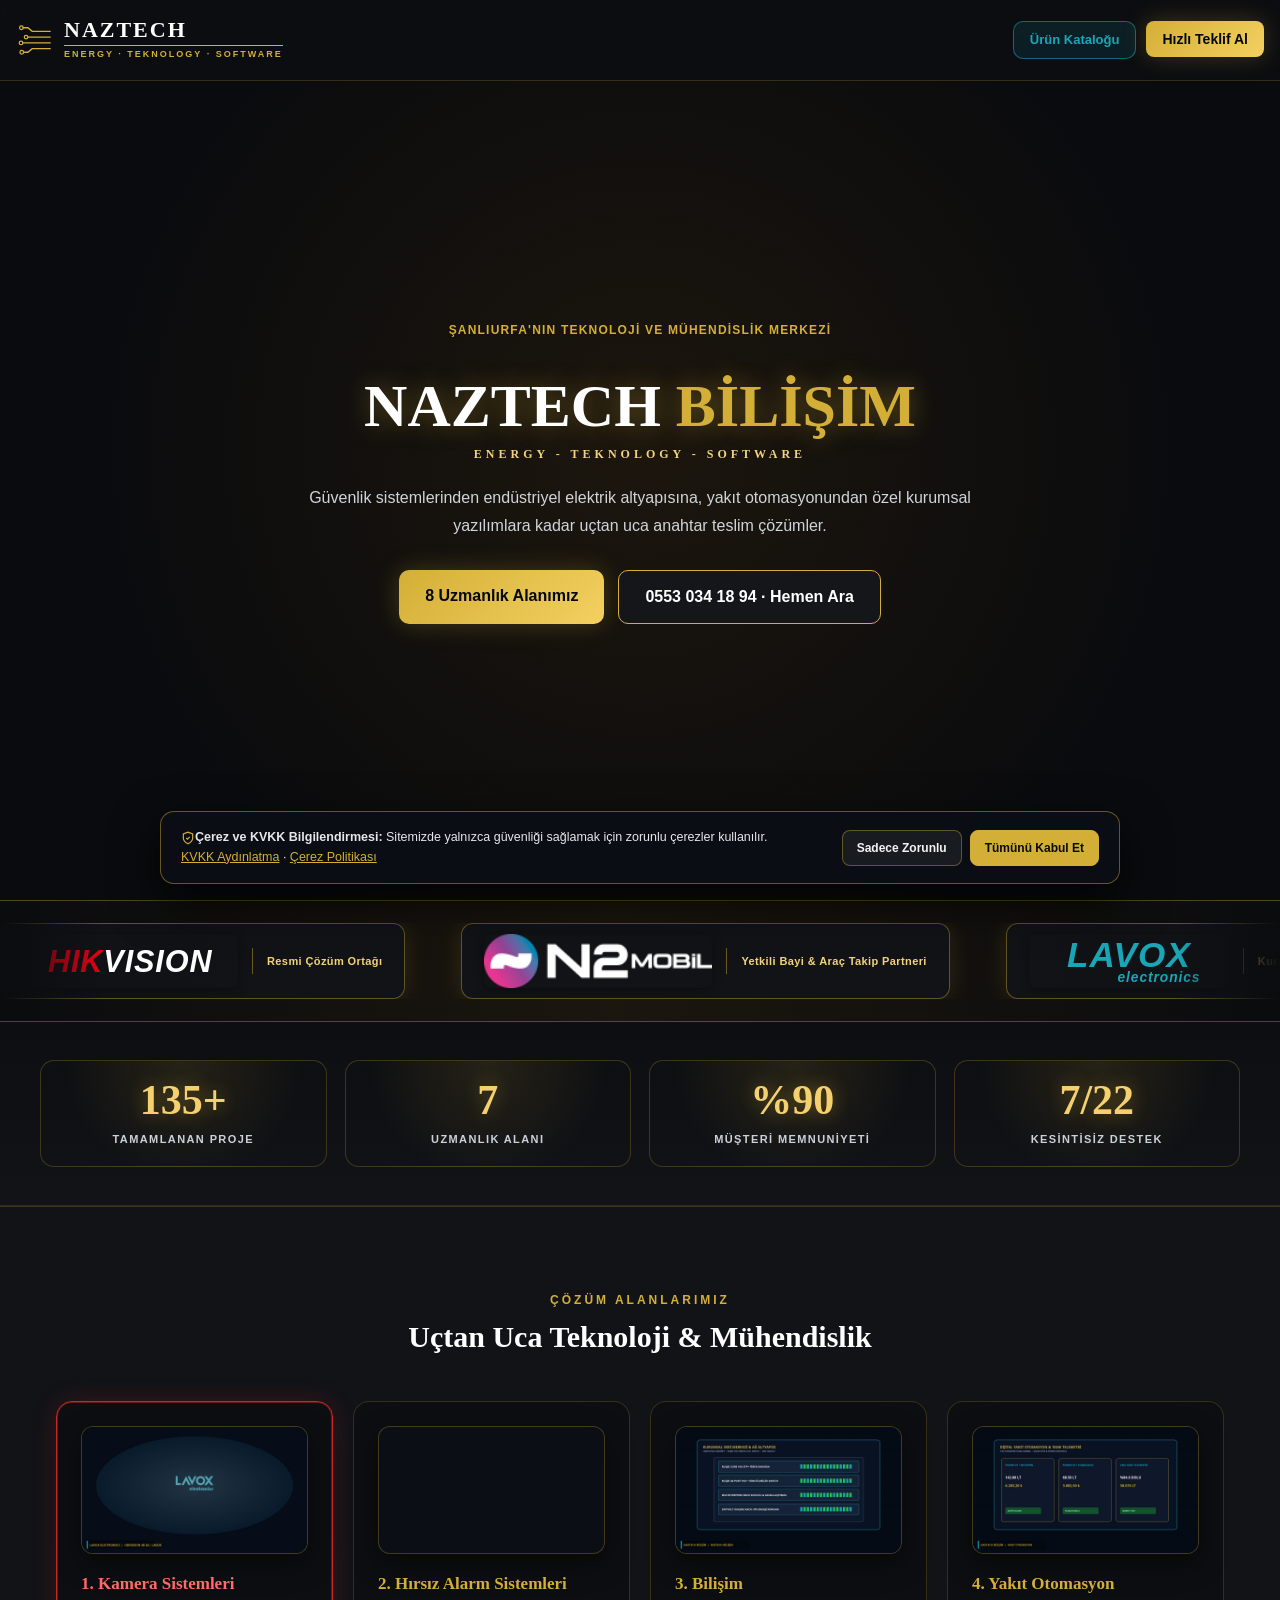
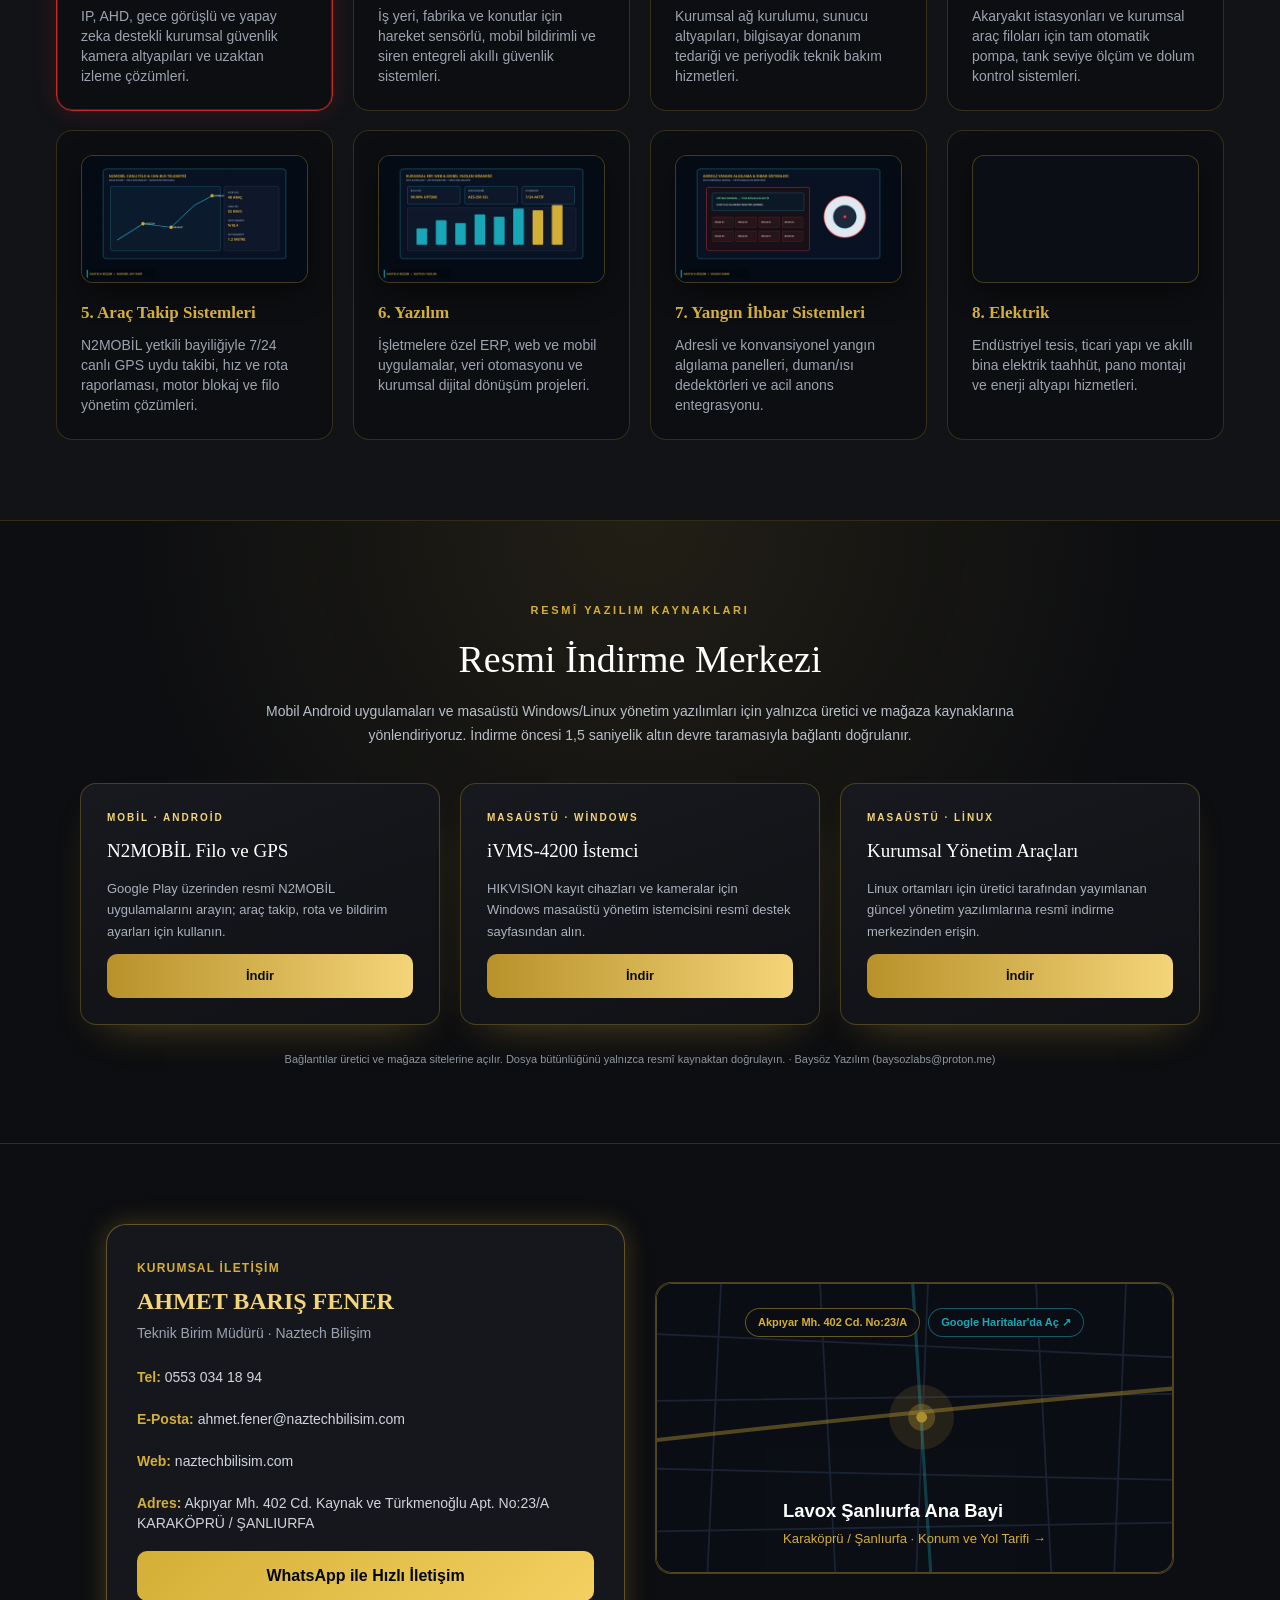
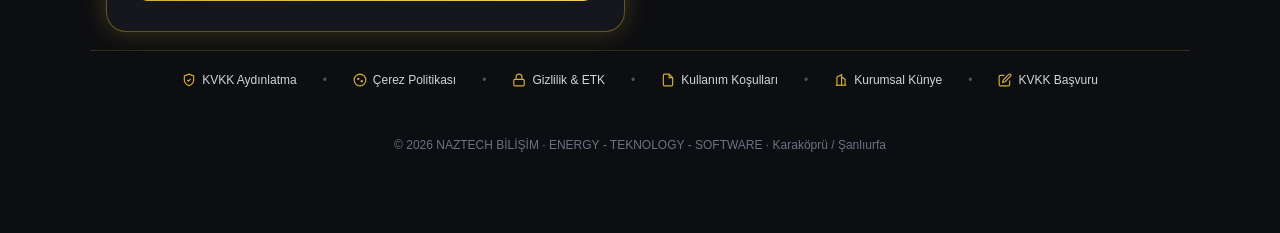
==== commit ec73f85f: "2026-2027 katalog gorselleri ve yeni iletisim numarasi 0553 034 18 94" ====
--- a/index.html
+++ b/index.html
@@ -27,7 +27,7 @@
     "name": "NAZTECH BİLİŞİM - LAVOX Şanlıurfa Ana Bayi",
     "image": "https://naztechbilisim.comimg/og-banner.jpg",
     "url": "https://naztechbilisim.com",
-    "telephone": "+905013731859",
+    "telephone": "+905530341894",
     "email": "ahmet.fener@naztechbilisim.com",
     "founder": "Ahmet Barış Fener",
     "address": {
@@ -188,7 +188,7 @@
   "@type": "LocalBusiness",
   "name": "NAZTECH BİLİŞİM · Lavox Elektronik Şanlıurfa",
   "url": "https://naztechbilisim.com",
-  "telephone": "+905013731859",
+  "telephone": "+905530341894",
   "email": "ahmet.fener@naztechbilisim.com",
   "founder": {
     "@type": "Person",
@@ -247,7 +247,7 @@
         </div>
       </a>
       <div class="nzp-nav-cluster">
-        <a href="https://wa.me/905013731859?text=Merhaba%20Naztech%20Bili%C5%9Fim%2C%20h%C4%B1zl%C4%B1%20teklif%20almak%20istiyorum." data-whatsapp-greeting target="_blank" rel="noopener noreferrer" class="bg-gold text-obsidian font-bold text-xs sm:text-sm px-4 py-2.5 rounded-lg hover:bg-gold-light transition gold-glow">Hızlı Teklif Al</a>
+        <a href="https://wa.me/905530341894?text=Merhaba%20Naztech%20Bili%C5%9Fim%2C%20h%C4%B1zl%C4%B1%20teklif%20almak%20istiyorum." data-whatsapp-greeting target="_blank" rel="noopener noreferrer" class="bg-gold text-obsidian font-bold text-xs sm:text-sm px-4 py-2.5 rounded-lg hover:bg-gold-light transition gold-glow">Hızlı Teklif Al</a>
       </div>
     </div>
   </header>
@@ -260,7 +260,7 @@
       <p class="max-w-2xl mx-auto text-gray-300 text-base sm:text-lg mb-10">Güvenlik sistemlerinden endüstriyel elektrik altyapısına, yakıt otomasyonundan özel kurumsal yazılımlara kadar uçtan uca anahtar teslim çözümler.</p>
       <div class="flex flex-col sm:flex-row justify-center gap-4">
         <a href="#hizmetler" class="px-8 py-4 rounded-xl bg-gold text-obsidian font-extrabold hover:bg-gold-light transition gold-glow">8 Uzmanlık Alanımız</a>
-        <a href="tel:+905013731859" class="px-8 py-4 rounded-xl bg-carbon border border-gold/40 text-white font-bold hover:border-gold transition">0501 373 18 59 · Hemen Ara</a>
+        <a href="tel:+905530341894" class="px-8 py-4 rounded-xl bg-carbon border border-gold/40 text-white font-bold hover:border-gold transition">0553 034 18 94 · Hemen Ara</a>
       </div>
     </div>
   </section>
@@ -455,12 +455,12 @@
         <h2 class="font-display text-2xl font-extrabold text-gold mt-2">AHMET BARIŞ FENER</h2>
         <p class="text-gray-400 text-sm mb-6">Teknik Birim Müdürü · Naztech Bilişim</p>
         <ul class="space-y-3 text-sm text-gray-300 mb-6">
-          <li><strong class="text-gold">Tel:</strong> <a href="tel:+905013731859">0501 373 18 59</a></li>
+          <li><strong class="text-gold">Tel:</strong> <a href="tel:+905530341894">0553 034 18 94</a></li>
           <li><strong class="text-gold">E-Posta:</strong> <a href="mailto:ahmet.fener@naztechbilisim.com">ahmet.fener@naztechbilisim.com</a></li>
           <li><strong class="text-gold">Web:</strong> naztechbilisim.com</li>
           <li><strong class="text-gold">Adres:</strong> Akpıyar Mh. 402 Cd. Kaynak ve Türkmenoğlu Apt. No:23/A KARAKÖPRÜ / ŞANLIURFA</li>
         </ul>
-        <a href="https://wa.me/905013731859?text=Merhaba%20Naztech%20Bili%C5%9Fim%2C%20h%C4%B1zl%C4%B1%20teklif%20almak%20istiyorum." data-whatsapp-greeting target="_blank" rel="noopener noreferrer" class="inline-block w-full text-center py-3.5 rounded-xl bg-gold text-obsidian font-extrabold hover:bg-gold-light transition">WhatsApp ile Hızlı İletişim</a>
+        <a href="https://wa.me/905530341894?text=Merhaba%20Naztech%20Bili%C5%9Fim%2C%20h%C4%B1zl%C4%B1%20teklif%20almak%20istiyorum." data-whatsapp-greeting target="_blank" rel="noopener noreferrer" class="inline-block w-full text-center py-3.5 rounded-xl bg-gold text-obsidian font-extrabold hover:bg-gold-light transition">WhatsApp ile Hızlı İletişim</a>
       </div>
       <div class="map-panel reveal" style="position:relative;overflow:hidden;border-radius:1rem;border:1px solid rgba(212,175,55,0.32);min-height:290px;background:#0b0e14;">
   <a class="map-panel__link" href="https://google.com" target="_blank" rel="noopener noreferrer" aria-label="Lavox Şanlıurfa Ana Bayi Harita Konumu" style="position:relative;display:flex;flex-direction:column;justify-content:space-between;width:100%;height:100%;min-height:290px;padding:1.5rem;border-radius:1rem;overflow:hidden;border:1px solid rgba(212,175,55,0.35);background:#0b0e14;text-decoration:none;">
@@ -505,7 +505,7 @@
         <h2 class="modal__title" id="modalTitle"></h2>
         <p class="modal__description" id="modalDescription"></p>
         <ul class="modal__specs" id="modalSpecs"></ul>
-        <a class="btn--whatsapp" id="modalWhatsApp" data-whatsapp-number="905013731859" href="https://wa.me/905013731859?text=Merhaba" target="_blank" rel="noopener noreferrer"><span aria-hidden="true">&#128172;</span> WhatsApp 0501 373 18 59 · Bu Hizmet İçin Ücretsiz Keşif / Teklif Al</a>
+        <a class="btn--whatsapp" id="modalWhatsApp" data-whatsapp-number="905530341894" href="https://wa.me/905530341894?text=Merhaba" target="_blank" rel="noopener noreferrer"><span aria-hidden="true">&#128172;</span> WhatsApp 0553 034 18 94 · Bu Hizmet İçin Ücretsiz Keşif / Teklif Al</a>
       </div>
     </div>
   </div>
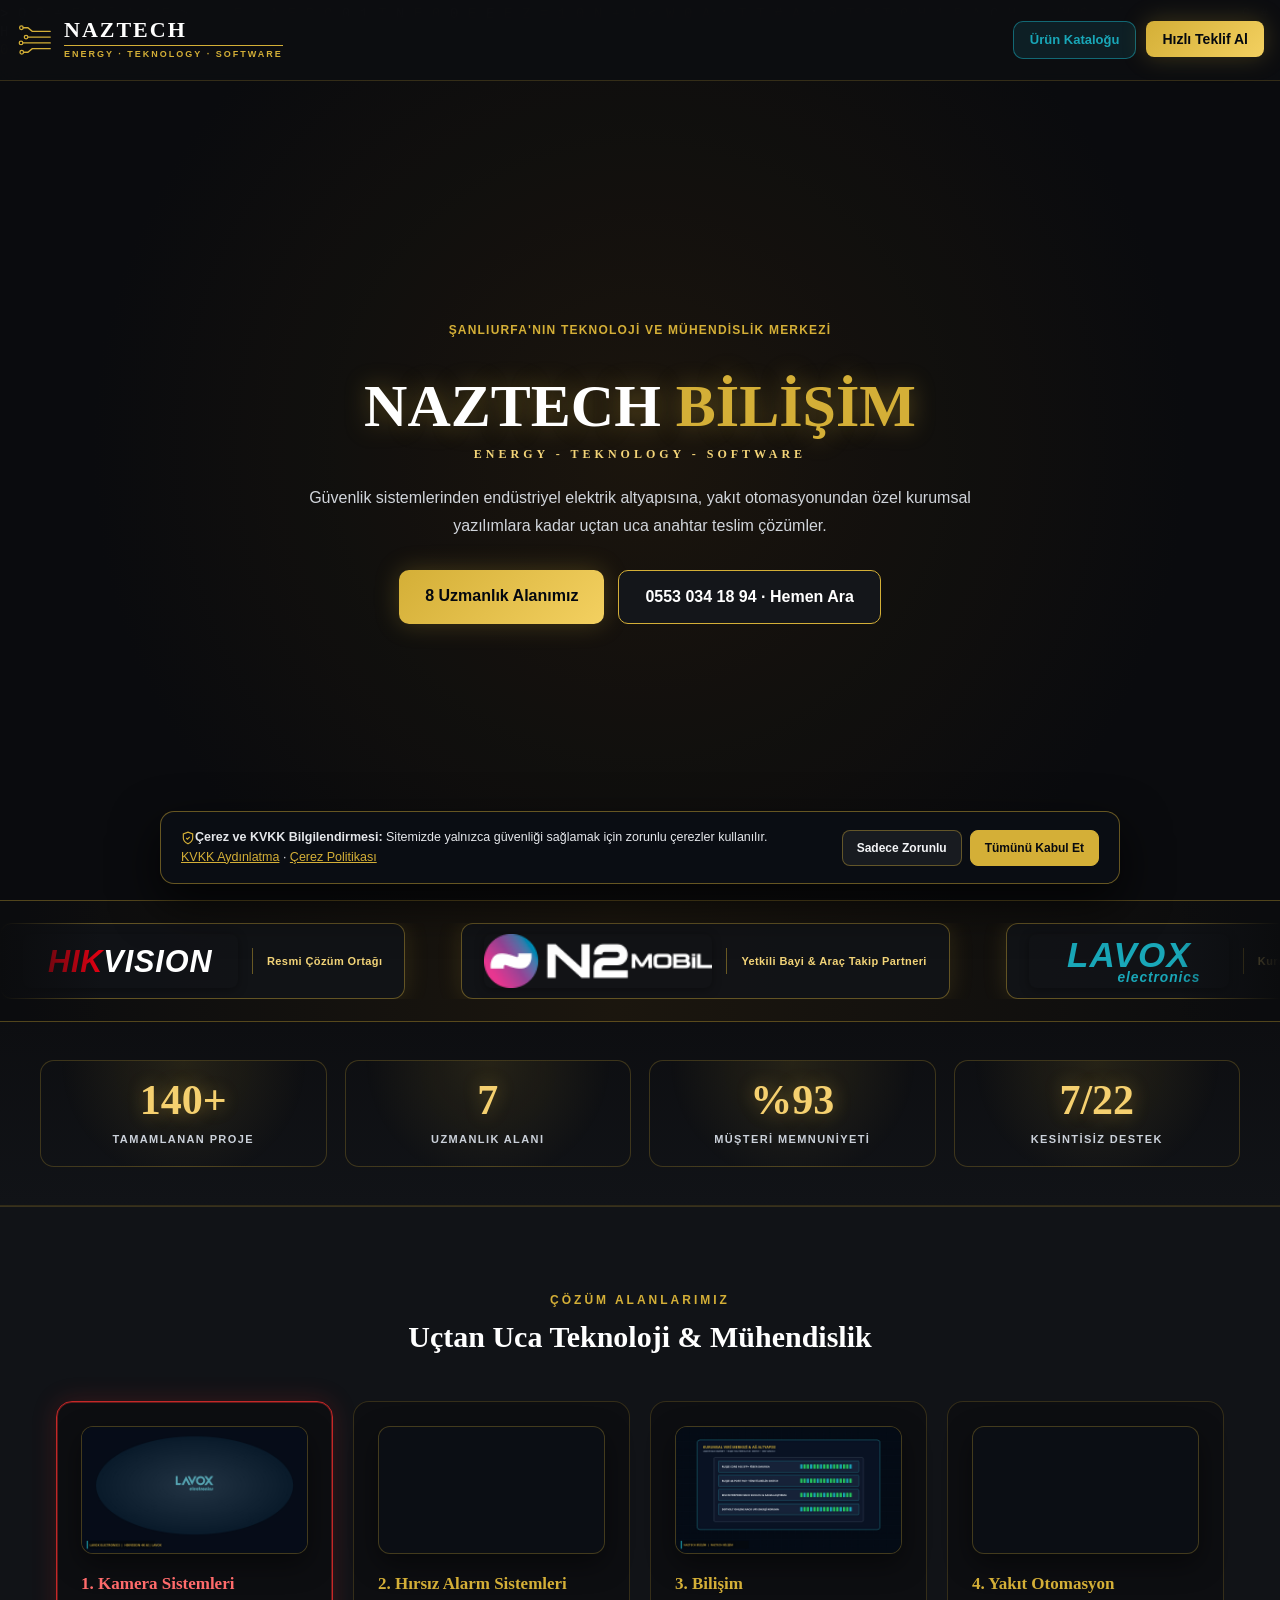
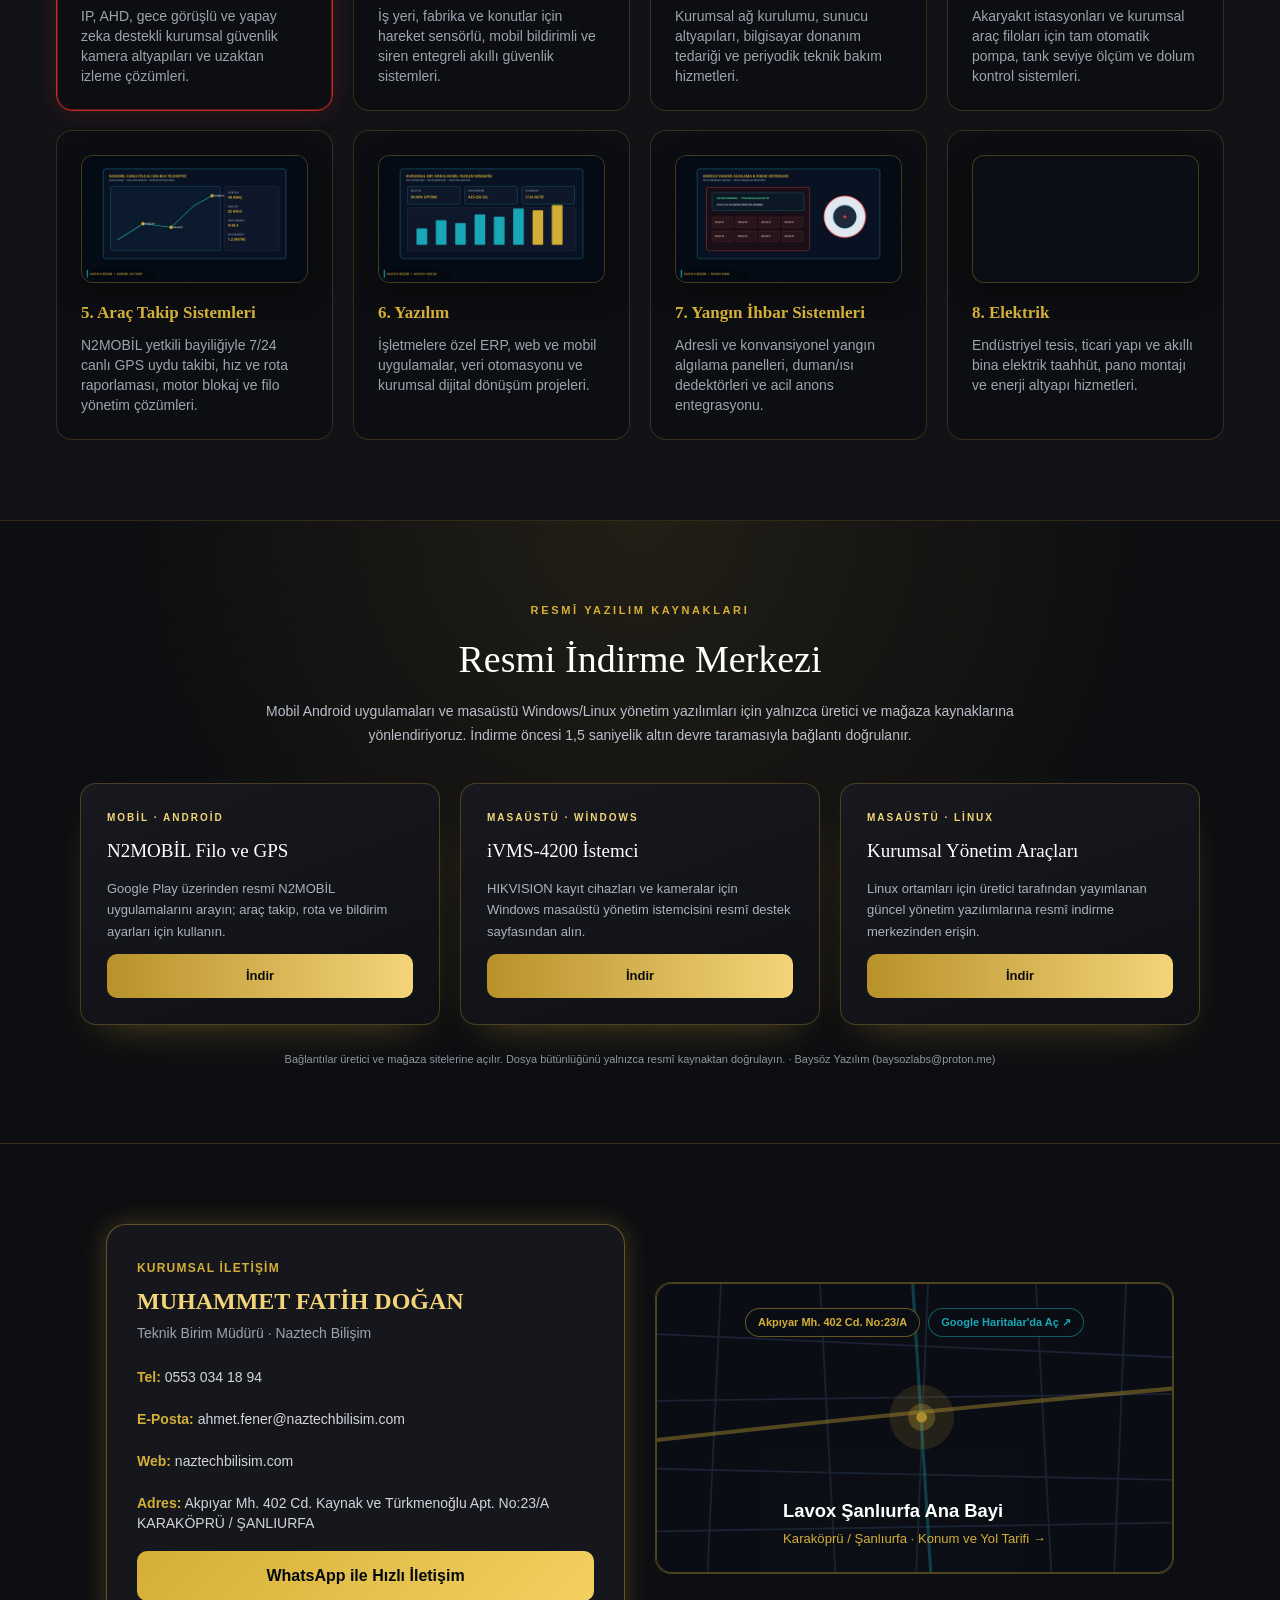
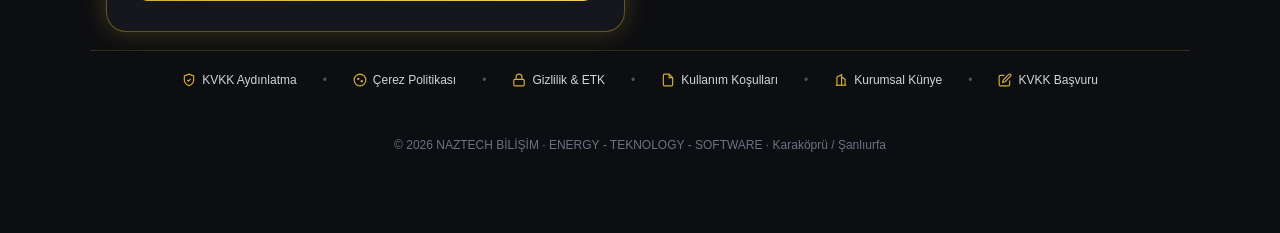
==== commit 60a0e34e: "Kurumsal iletisim yetkili Muhammet Fatih Dogan ve numara 0553 034 18 94 guncellendi" ====
--- a/index.html
+++ b/index.html
@@ -29,7 +29,7 @@
     "url": "https://naztechbilisim.com",
     "telephone": "+905530341894",
     "email": "ahmet.fener@naztechbilisim.com",
-    "founder": "Ahmet Barış Fener",
+    "founder": "Muhammet Fatih Doğan",
     "address": {
       "@type": "PostalAddress",
       "streetAddress": "Akpıyar Mh. 402 Cd. Kaynak ve Türkmenoğlu Apt. No:23/A",
@@ -192,7 +192,7 @@
   "email": "ahmet.fener@naztechbilisim.com",
   "founder": {
     "@type": "Person",
-    "name": "Ahmet Barış Fener"
+    "name": "Muhammet Fatih Doğan"
   },
   "address": {
     "@type": "PostalAddress",
@@ -452,7 +452,7 @@
     <div class="max-w-6xl mx-auto px-4 grid grid-cols-1 lg:grid-cols-2 gap-10 items-center">
       <div class="bg-carbon border border-gold/30 rounded-3xl p-8 gold-glow reveal">
         <span class="text-gold text-xs font-bold tracking-widest uppercase">Kurumsal İletişim</span>
-        <h2 class="font-display text-2xl font-extrabold text-gold mt-2">AHMET BARIŞ FENER</h2>
+        <h2 class="font-display text-2xl font-extrabold text-gold mt-2">MUHAMMET FATİH DOĞAN</h2>
         <p class="text-gray-400 text-sm mb-6">Teknik Birim Müdürü · Naztech Bilişim</p>
         <ul class="space-y-3 text-sm text-gray-300 mb-6">
           <li><strong class="text-gold">Tel:</strong> <a href="tel:+905530341894">0553 034 18 94</a></li>
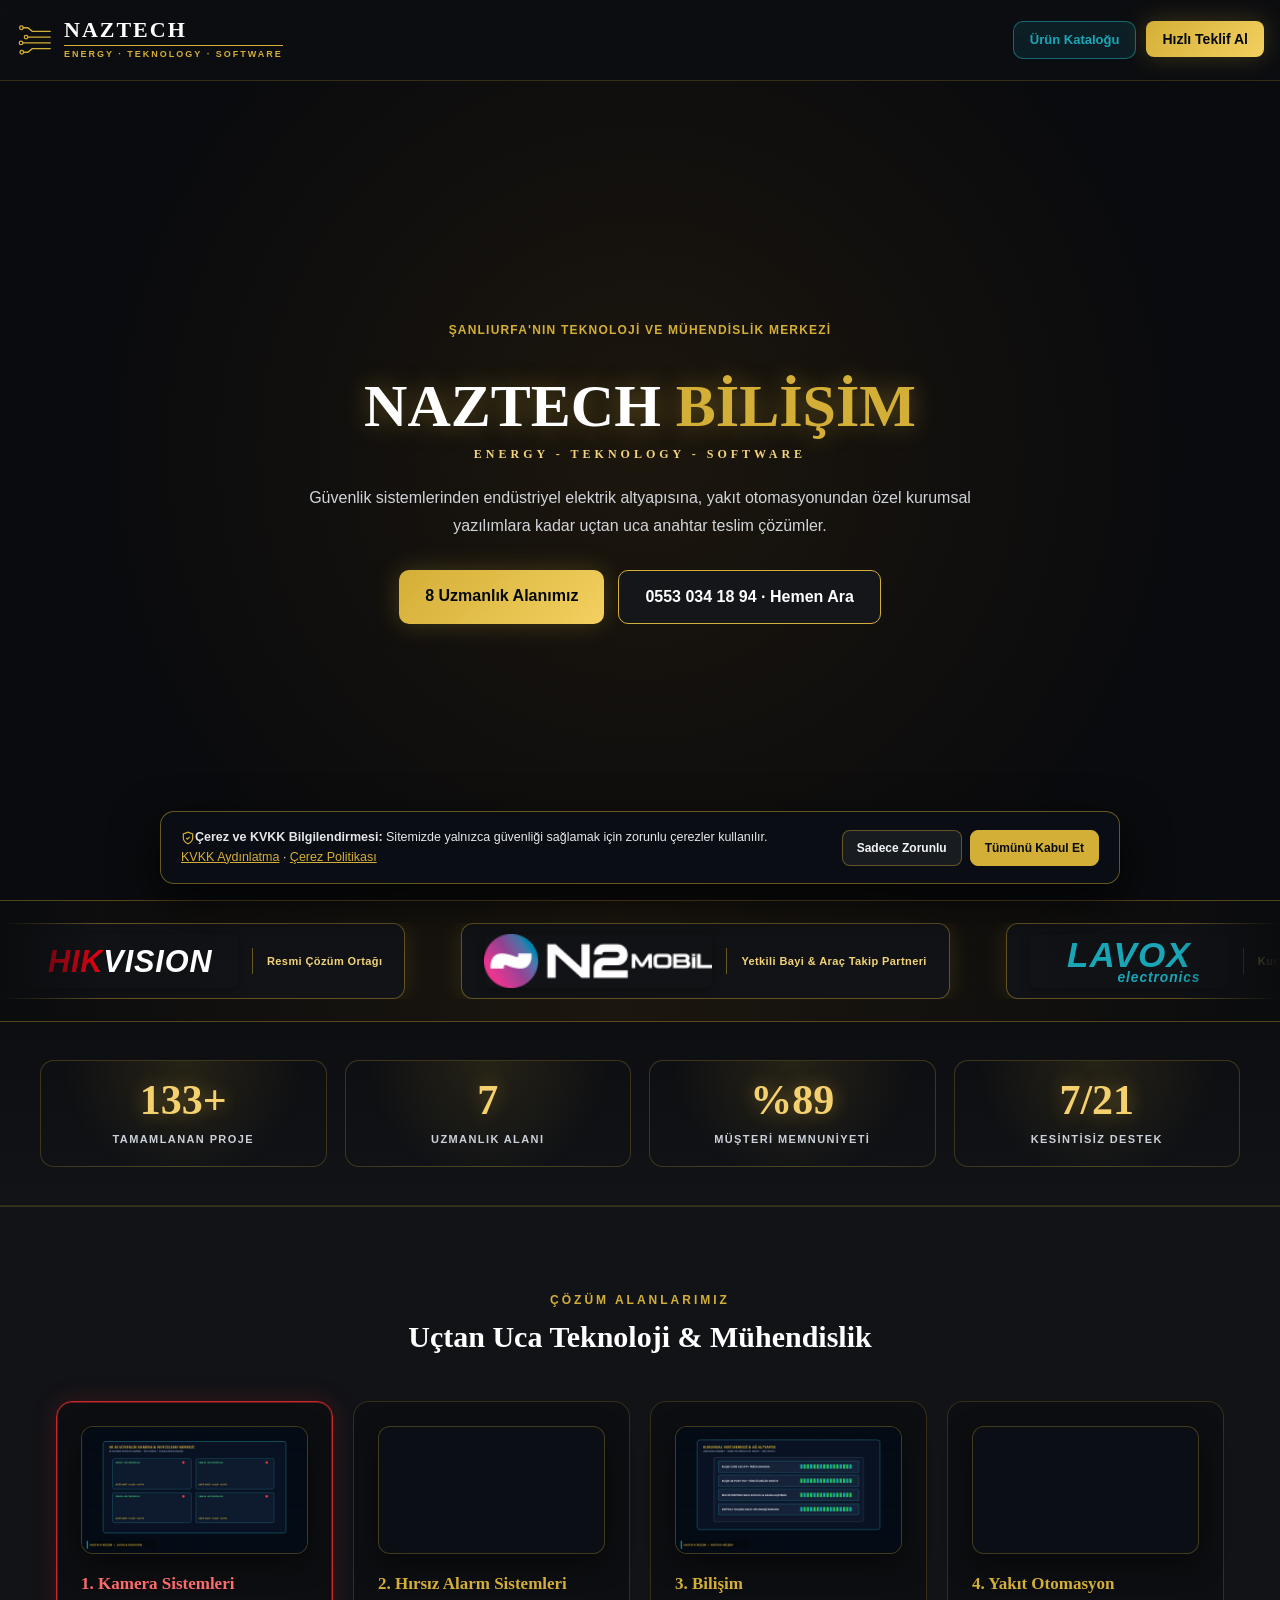
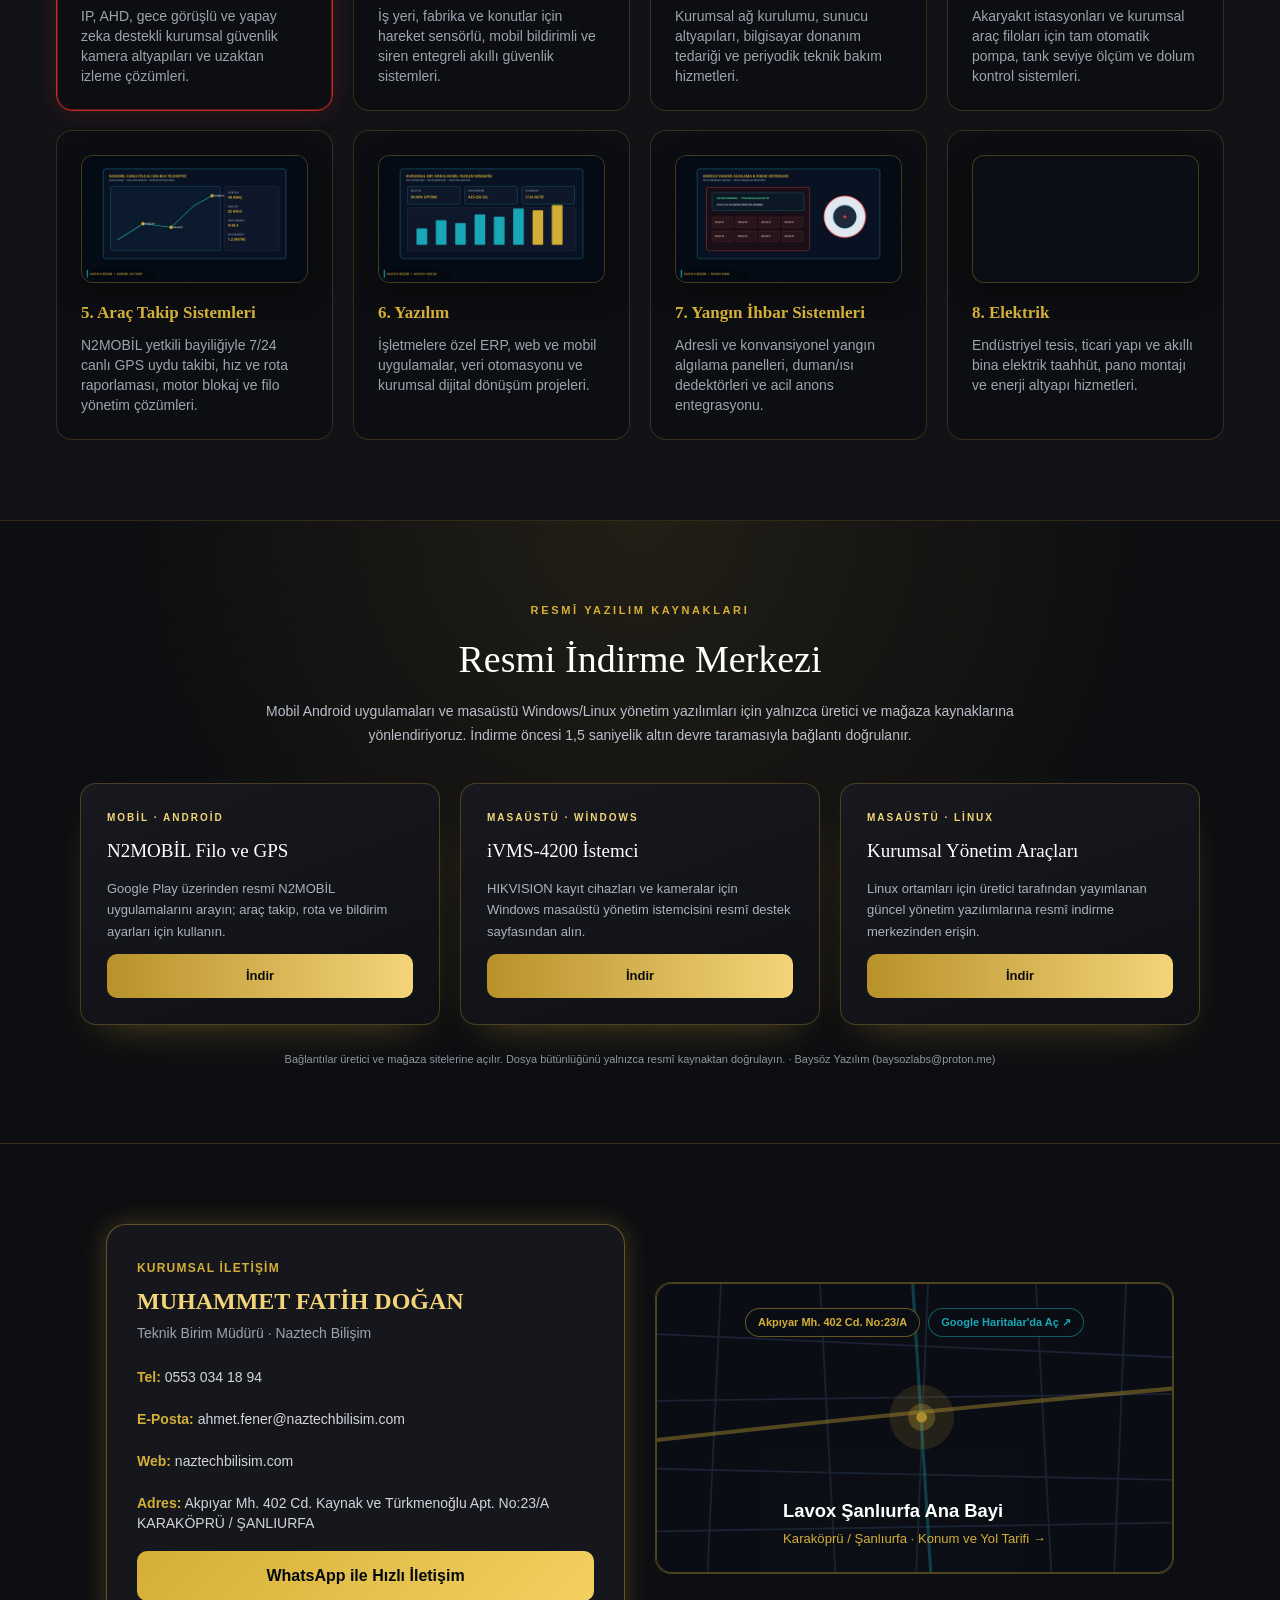
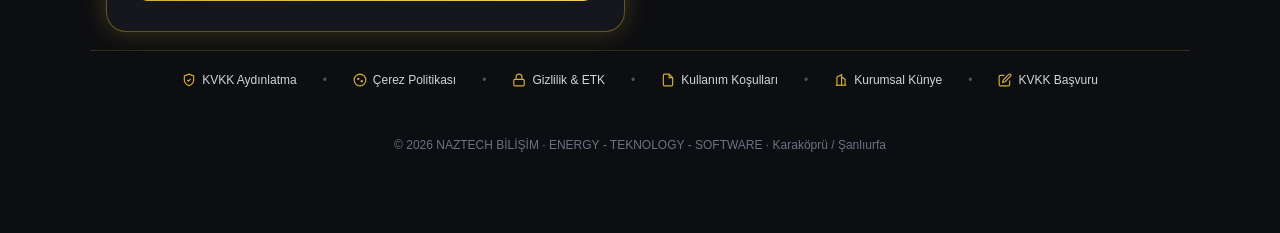
==== commit cec1207b: "Tum 8 katalog gorseli mavi-altin uyumlu guncellendi" ====
--- a/index.html
+++ b/index.html
@@ -389,7 +389,7 @@
       </div>
       <div class="grid grid-cols-1 sm:grid-cols-2 lg:grid-cols-4 gap-6">
         <div class="bg-obsidian border border-gold/20 rounded-2xl p-6 card-hover reveal" data-catalog="1" role="button" tabindex="0" aria-haspopup="dialog" aria-controls="hizmetModal" aria-label="HIKVISION güvenlik sistemleri kataloğunu aç"><div class="service-card__media"><img src="img/hikvision_bullet.jpg" alt="HIKVISION dış mekân güvenlik kamerası" width="1920" height="1080" loading="lazy" decoding="async"></div><h3 class="font-display font-bold text-lg text-gold mb-2">1. Kamera Sistemleri</h3><p class="text-gray-400 text-sm">IP, AHD, gece görüşlü ve yapay zeka destekli kurumsal güvenlik kamera altyapıları ve uzaktan izleme çözümleri.</p></div>
-        <div class="bg-obsidian border border-gold/20 rounded-2xl p-6 card-hover reveal" data-catalog="2" role="button" tabindex="0" aria-haspopup="dialog" aria-controls="hizmetModal" aria-label="Hırsız alarm sistemleri kataloğunu aç"><div class="service-card__media"><img src="img/alarm.png" alt="Akıllı hırsız alarm kontrol panosu" width="1920" height="1080" loading="lazy" decoding="async"></div><h3 class="font-display font-bold text-lg text-gold mb-2">2. Hırsız Alarm Sistemleri</h3><p class="text-gray-400 text-sm">İş yeri, fabrika ve konutlar için hareket sensörlü, mobil bildirimli ve siren entegreli akıllı güvenlik sistemleri.</p></div>
+        <div class="bg-obsidian border border-gold/20 rounded-2xl p-6 card-hover reveal" data-catalog="2" role="button" tabindex="0" aria-haspopup="dialog" aria-controls="hizmetModal" aria-label="Hırsız alarm sistemleri kataloğunu aç"><div class="service-card__media"><img src="img/alarm.jpg" alt="Akıllı hırsız alarm kontrol panosu" width="1920" height="1080" loading="lazy" decoding="async"></div><h3 class="font-display font-bold text-lg text-gold mb-2">2. Hırsız Alarm Sistemleri</h3><p class="text-gray-400 text-sm">İş yeri, fabrika ve konutlar için hareket sensörlü, mobil bildirimli ve siren entegreli akıllı güvenlik sistemleri.</p></div>
         <div class="bg-obsidian border border-gold/20 rounded-2xl p-6 card-hover reveal" data-catalog="3" role="button" tabindex="0" aria-haspopup="dialog" aria-controls="hizmetModal" aria-label="Bilişim ve ağ altyapısı kataloğunu aç"><div class="service-card__media"><img src="img/bilisim.jpg" alt="Kurumsal sunucu odası ve ağ altyapısı" width="1920" height="1080" loading="lazy" decoding="async"></div><h3 class="font-display font-bold text-lg text-gold mb-2">3. Bilişim</h3><p class="text-gray-400 text-sm">Kurumsal ağ kurulumu, sunucu altyapıları, bilgisayar donanım tedariği ve periyodik teknik bakım hizmetleri.</p></div>
         <div class="bg-obsidian border border-gold/20 rounded-2xl p-6 card-hover reveal" data-catalog="4" role="button" tabindex="0" aria-haspopup="dialog" aria-controls="hizmetModal" aria-label="Yakıt otomasyonu kataloğunu aç"><div class="service-card__media"><img src="img/yakit.jpg" alt="Akaryakıt pompası ve yakıt otomasyon sistemi" width="1920" height="1080" loading="lazy" decoding="async"></div><h3 class="font-display font-bold text-lg text-gold mb-2">4. Yakıt Otomasyon</h3><p class="text-gray-400 text-sm">Akaryakıt istasyonları ve kurumsal araç filoları için tam otomatik pompa, tank seviye ölçüm ve dolum kontrol sistemleri.</p></div>
         <div class="bg-obsidian border border-gold/20 rounded-2xl p-6 card-hover reveal" data-catalog="5" role="button" tabindex="0" aria-haspopup="dialog" aria-controls="hizmetModal" aria-label="Araç takip sistemleri kataloğunu aç"><div class="service-card__media"><img src="img/arac_takip.jpg" alt="N2MOBİL GPS araç takip cihazı" width="1920" height="1080" loading="lazy" decoding="async"></div><h3 class="font-display font-bold text-lg text-gold mb-2">5. Araç Takip Sistemleri</h3><p class="text-gray-400 text-sm">N2MOBİL yetkili bayiliğiyle 7/24 canlı GPS uydu takibi, hız ve rota raporlaması, motor blokaj ve filo yönetim çözümleri.</p></div>
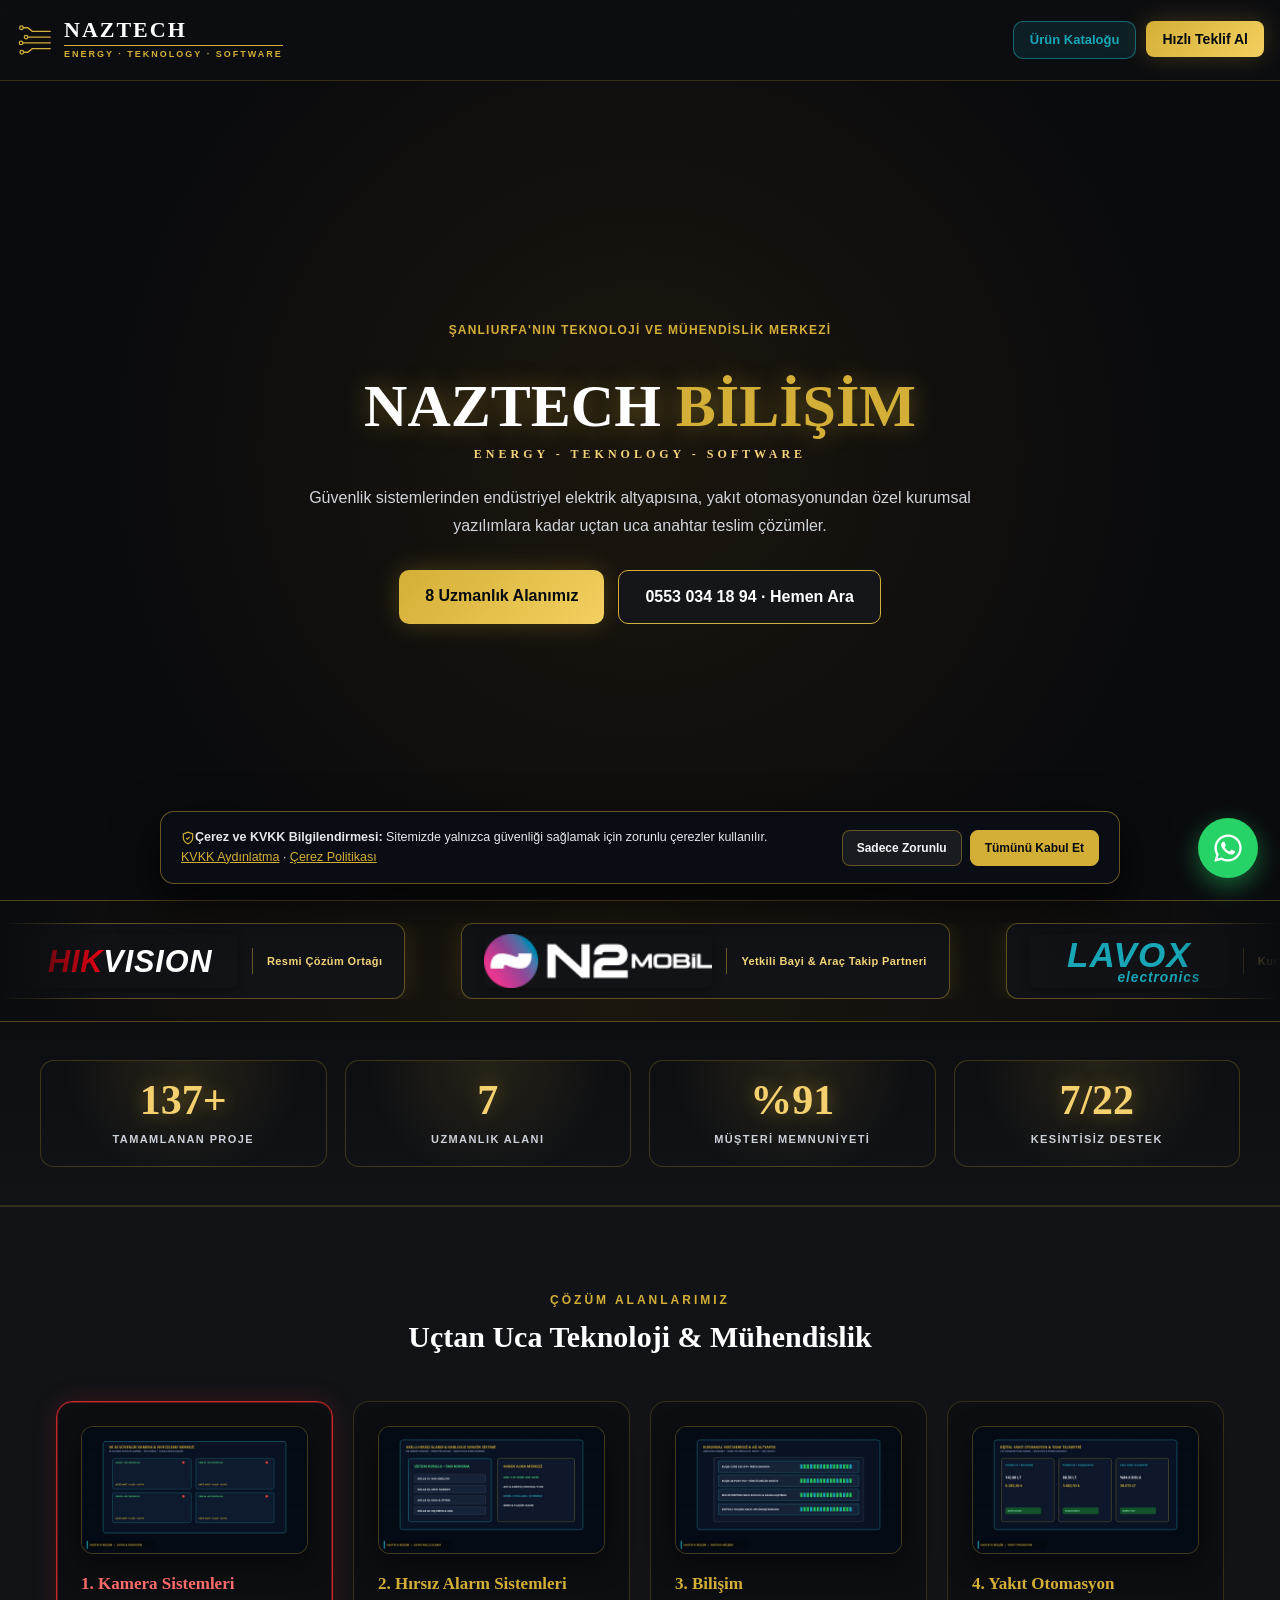
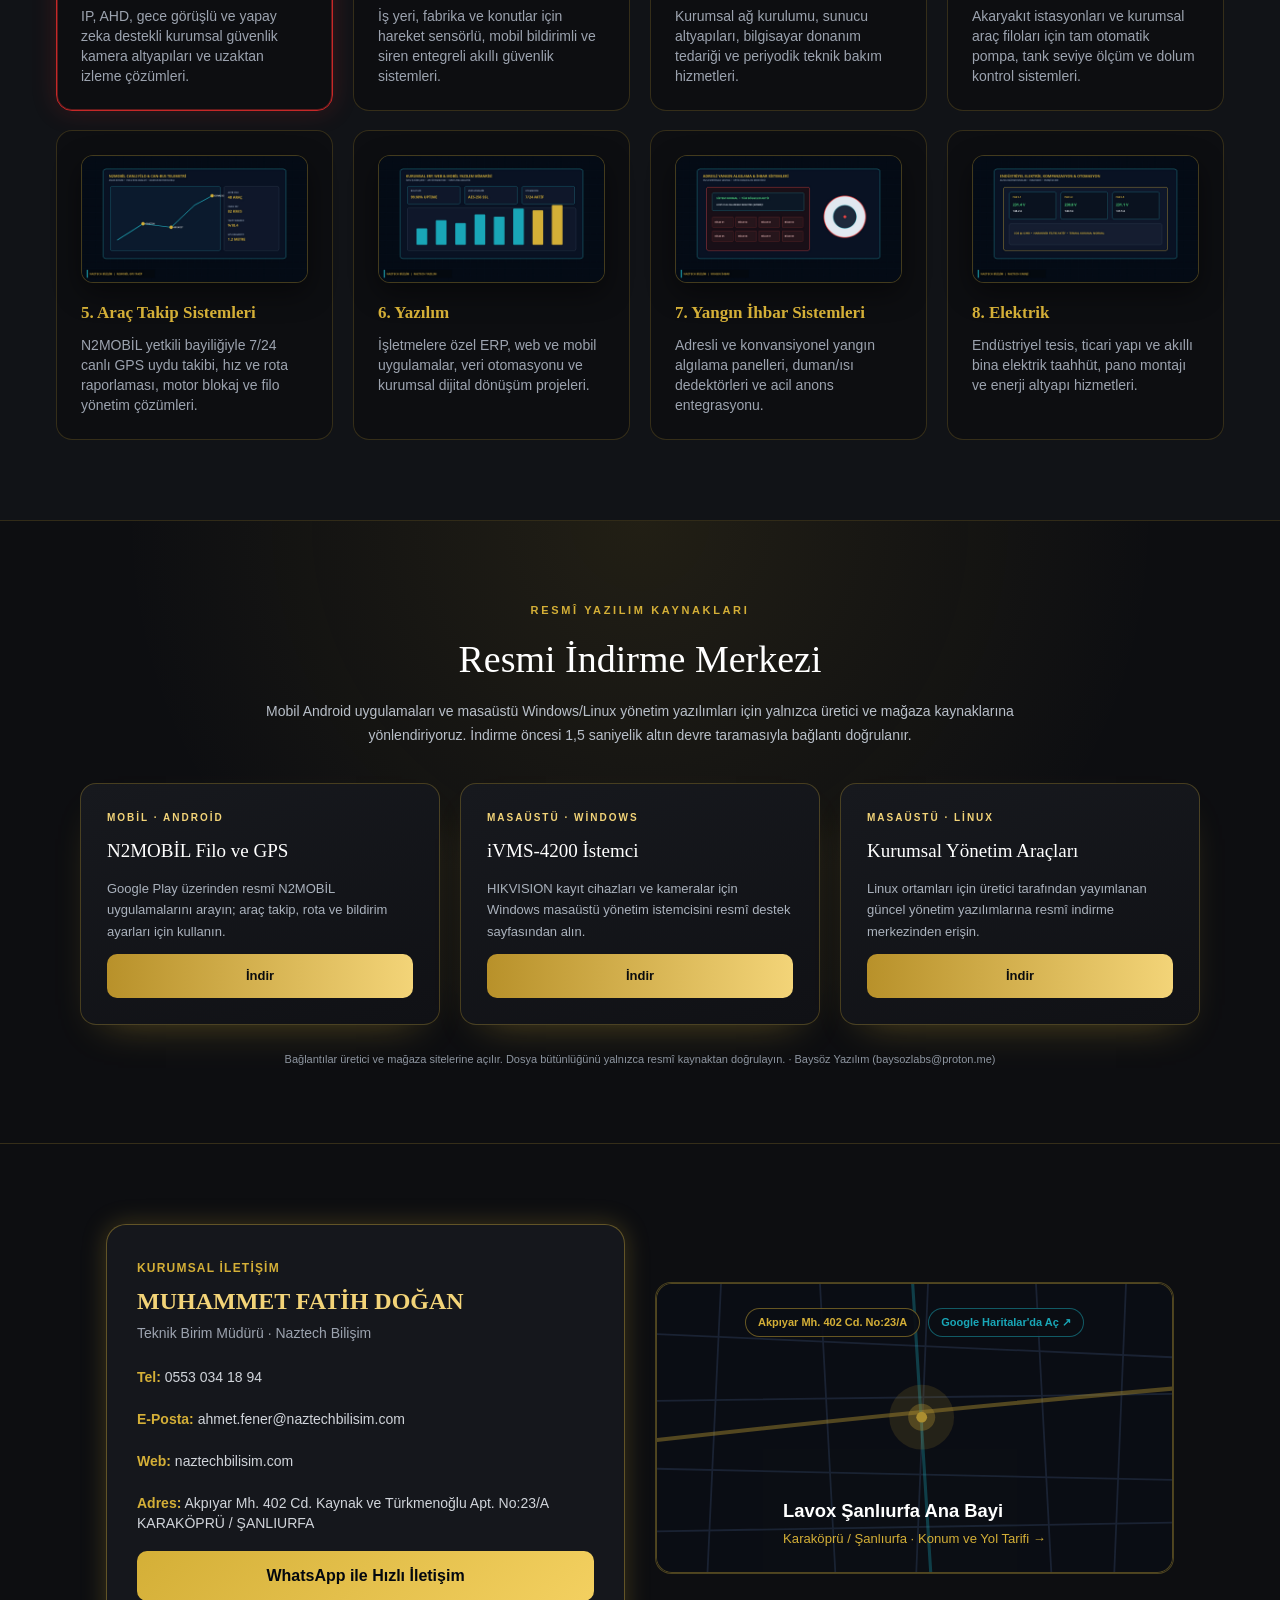
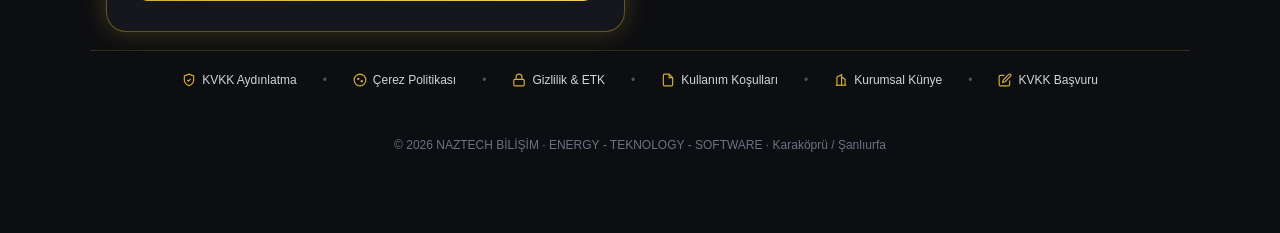
==== commit 70361e80: "Sag alt koseye yesil WhatsApp logosu kisayol butonu eklendi" ====
--- a/index.html
+++ b/index.html
@@ -523,5 +523,9 @@
   <script src="legal.js"></script>
 <script src="lavox-katalog.js"></script>
 <script src="live-reload.js"></script>
+
+<a href="https://wa.me." target="_blank" rel="noopener noreferrer" aria-label="WhatsApp Hızlı İletişim 0553 034 18 94" title="WhatsApp ile Hızlı İletişim: 0553 034 18 94" style="position:fixed;right:22px;bottom:22px;z-index:9999;width:60px;height:60px;border-radius:50%;background:#25D366;display:flex;align-items:center;justify-content:center;box-shadow:0 8px 24px rgba(37,211,102,0.45);transition:transform .2s ease;" onmouseover="this.style.transform='scale(1.08)'" onmouseout="this.style.transform='scale(1)'">
+  <svg width="34" height="34" viewBox="0 0 32 32" fill="#FFFFFF" aria-hidden="true"><path d="M16.04 3.2c-7.06 0-12.8 5.73-12.8 12.8 0 2.26.59 4.46 1.71 6.4L3.13 29l6.78-1.78a12.75 12.75 0 0 0 6.13 1.56h.01c7.06 0 12.8-5.73 12.8-12.8 0-3.42-1.33-6.64-3.75-9.05A12.72 12.72 0 0 0 16.04 3.2zm0 23.42h-.01a10.6 10.6 0 0 1-5.41-1.48l-.39-.23-4.02 1.05 1.07-3.92-.25-.4a10.6 10.6 0 0 1-1.63-5.64c0-5.86 4.77-10.63 10.64-10.63 2.84 0 5.51 1.11 7.51 3.11a10.56 10.56 0 0 1 3.12 7.52c0 5.87-4.77 10.62-10.63 10.62zm5.83-7.96c-.32-.16-1.89-.93-2.18-1.04-.29-.11-.5-.16-.72.16-.21.32-.82 1.04-1.01 1.25-.19.21-.37.24-.69.08-.32-.16-1.35-.5-2.57-1.58-.95-.85-1.59-1.89-1.78-2.21-.19-.32-.02-.49.14-.65.14-.14.32-.37.48-.56.16-.19.21-.32.32-.53.11-.21.05-.4-.03-.56-.08-.16-.72-1.73-.98-2.37-.26-.62-.52-.54-.72-.55h-.61c-.21 0-.56.08-.85.4-.29.32-1.12 1.09-1.12 2.66s1.15 3.09 1.31 3.3c.16.21 2.26 3.45 5.47 4.84.76.33 1.36.53 1.82.67.77.24 1.46.21 2.01.13.61-.09 1.89-.77 2.16-1.52.27-.75.27-1.39.19-1.52-.08-.13-.29-.21-.61-.37z"/></svg>
+</a>
 </body>
 </html>
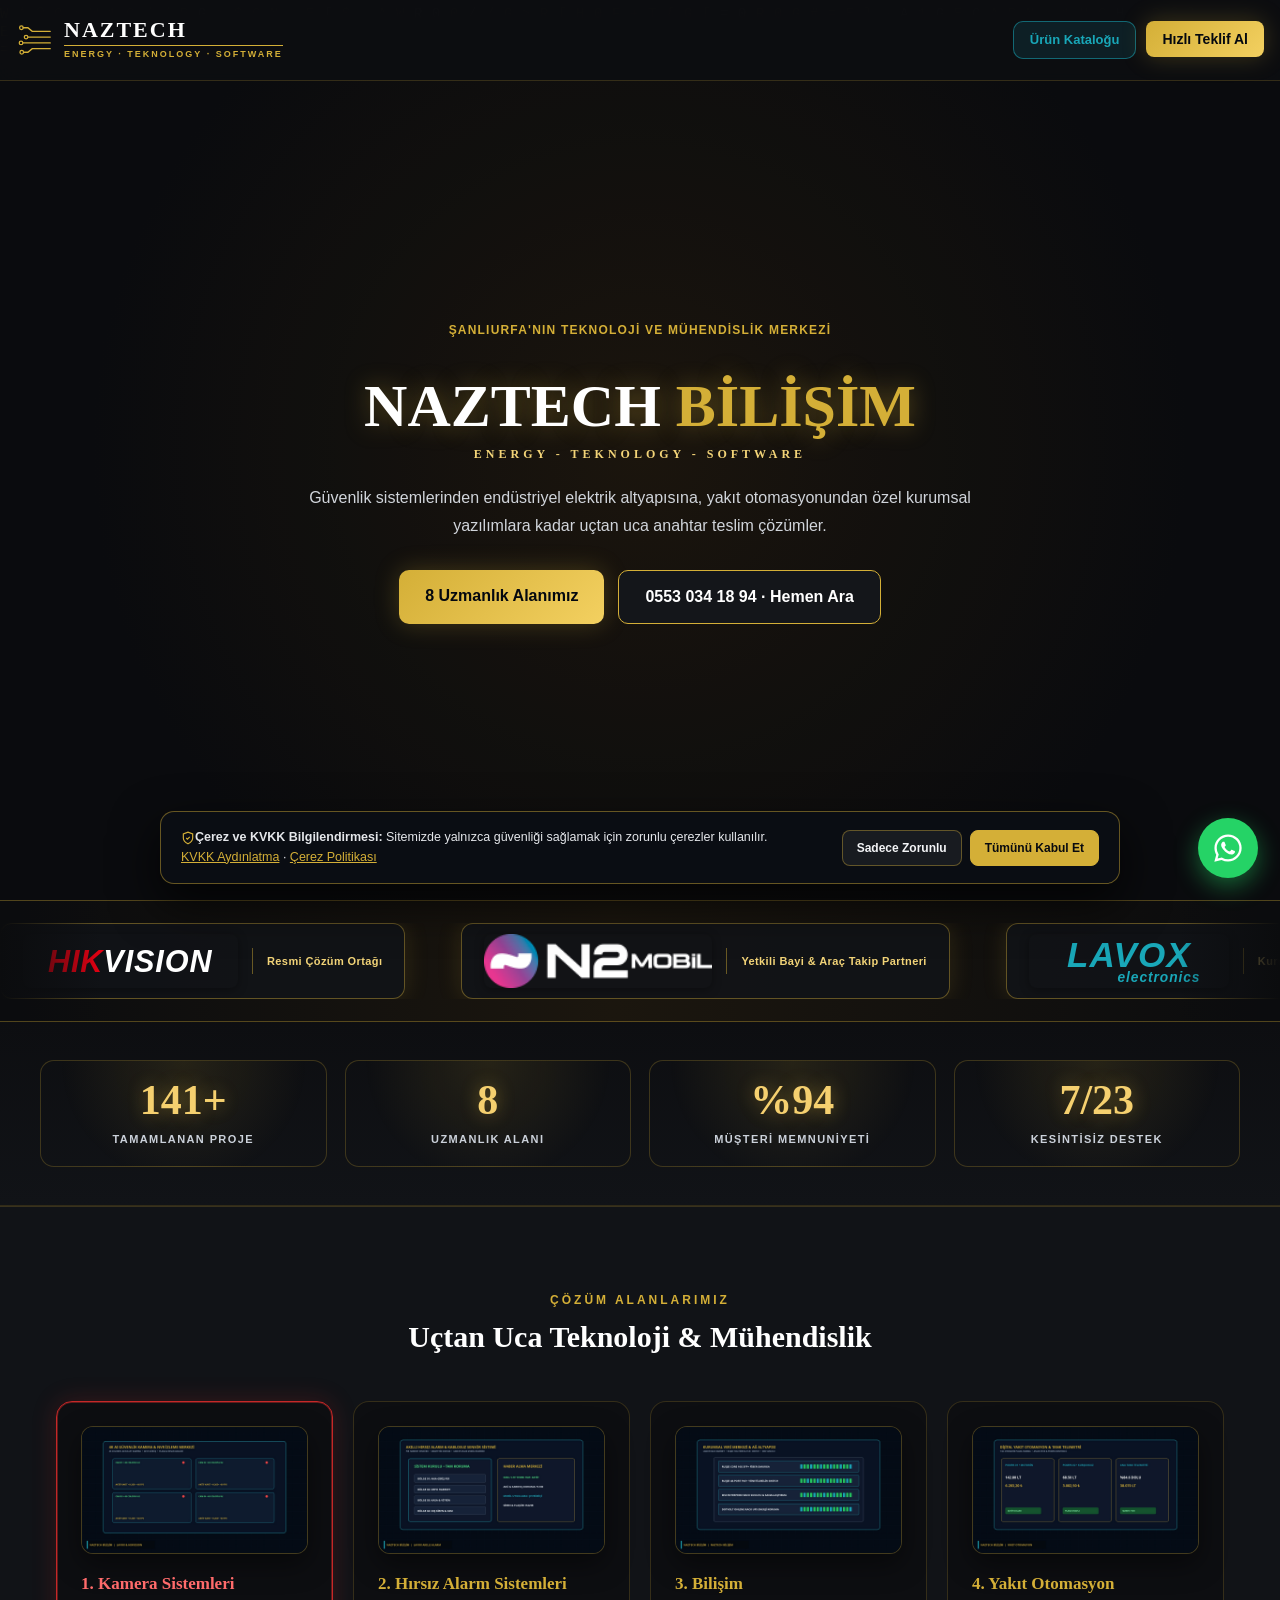
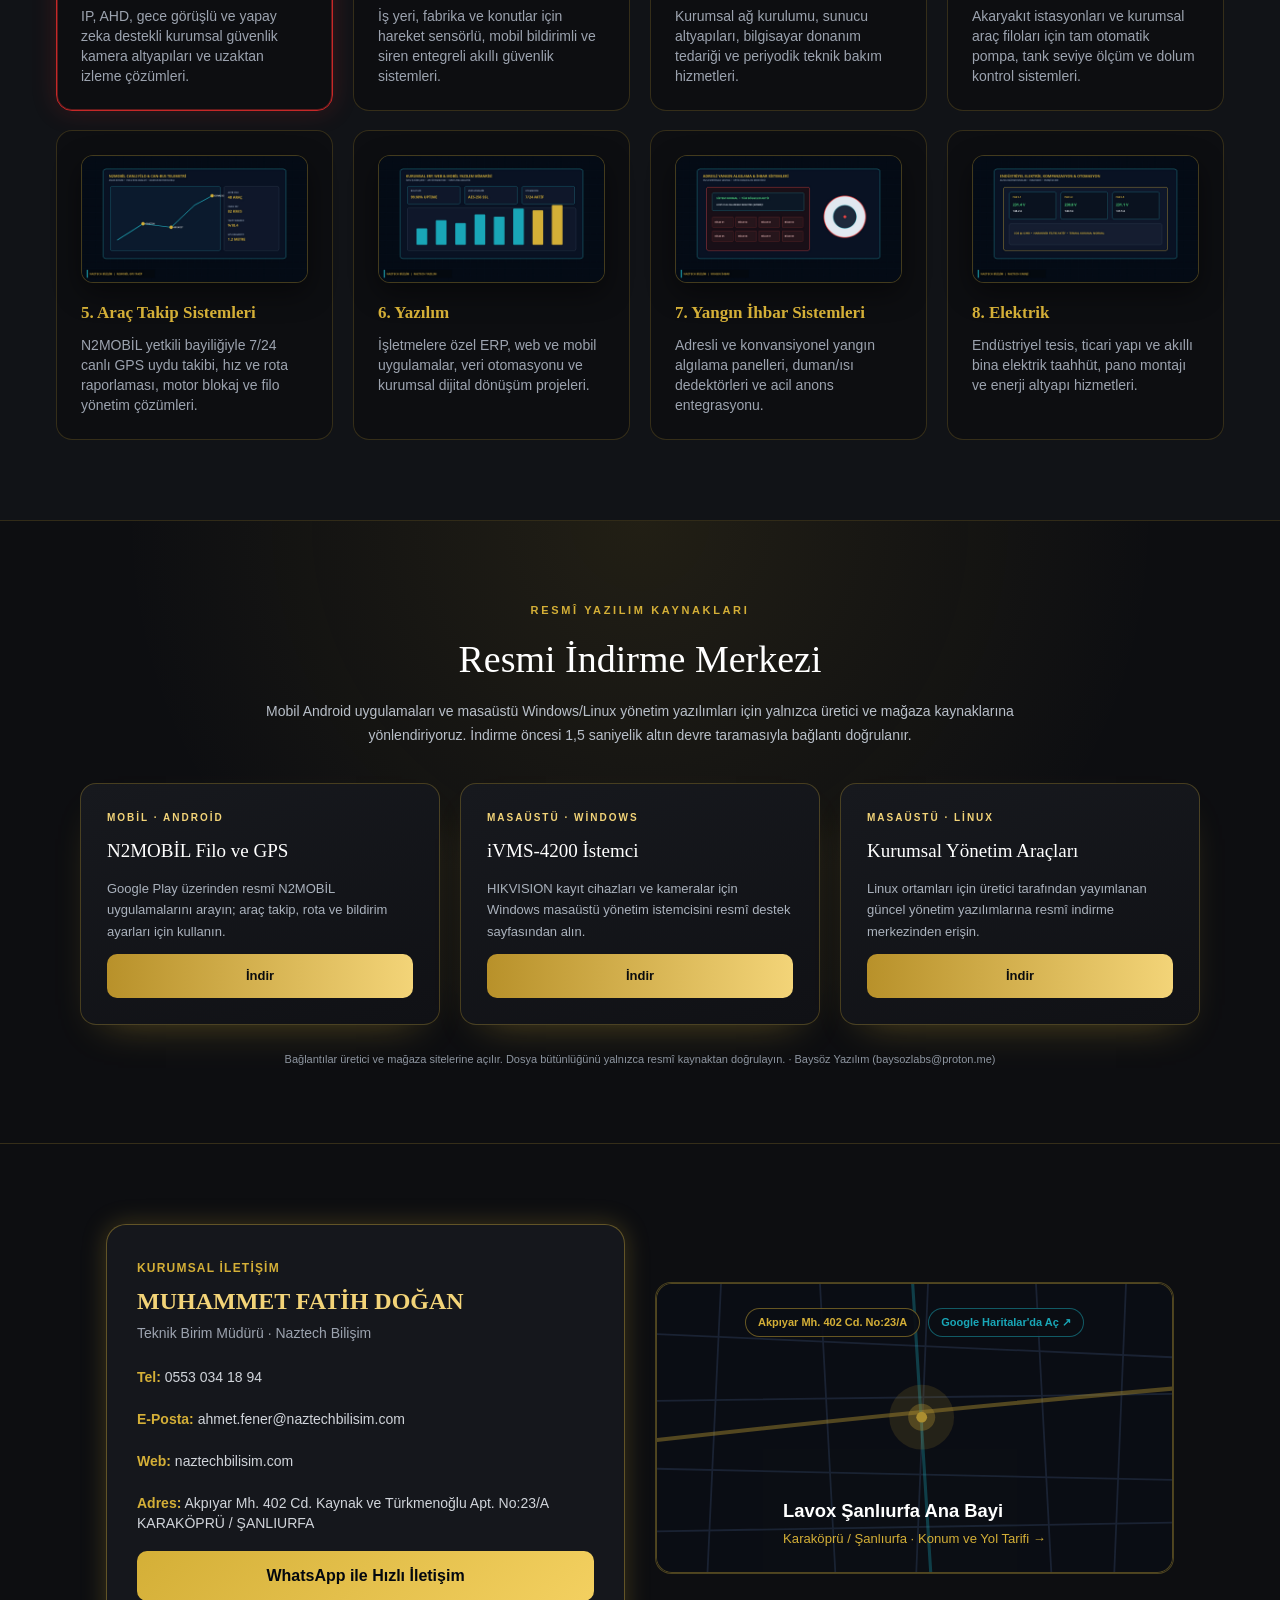
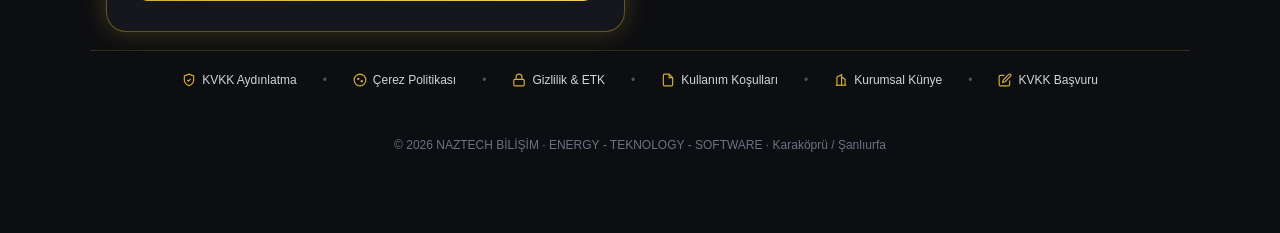
==== commit 149b6561: "Sayfayla kayan sabit yesil WhatsApp logosu butonu eklendi" ====
--- a/index.html
+++ b/index.html
@@ -214,6 +214,10 @@
 <meta name="apple-mobile-web-app-capable" content="yes">
 <meta name="apple-mobile-web-app-status-bar-style" content="black-translucent">
 <link rel="stylesheet" href="mobile.css">
+<style id="wp-sabit-stil">
+.wp-sabit-btn{position:fixed!important;right:24px!important;bottom:24px!important;z-index:99999!important;width:62px!important;height:62px!important;border-radius:50%!important;background:#25D366!important;color:#fff!important;display:flex!important;align-items:center!important;justify-content:center!important;box-shadow:0 8px 25px rgba(37,211,102,.55)!important;transition:transform .2s ease!important;text-decoration:none!important}
+.wp-sabit-btn:hover{transform:scale(1.1)!important}
+</style>
 </head>
 <body class="font-sans antialiased">
   <div class="nzt-preloader" id="nztPreloader" role="status" aria-live="polite" aria-label="NAZTECH yükleniyor">
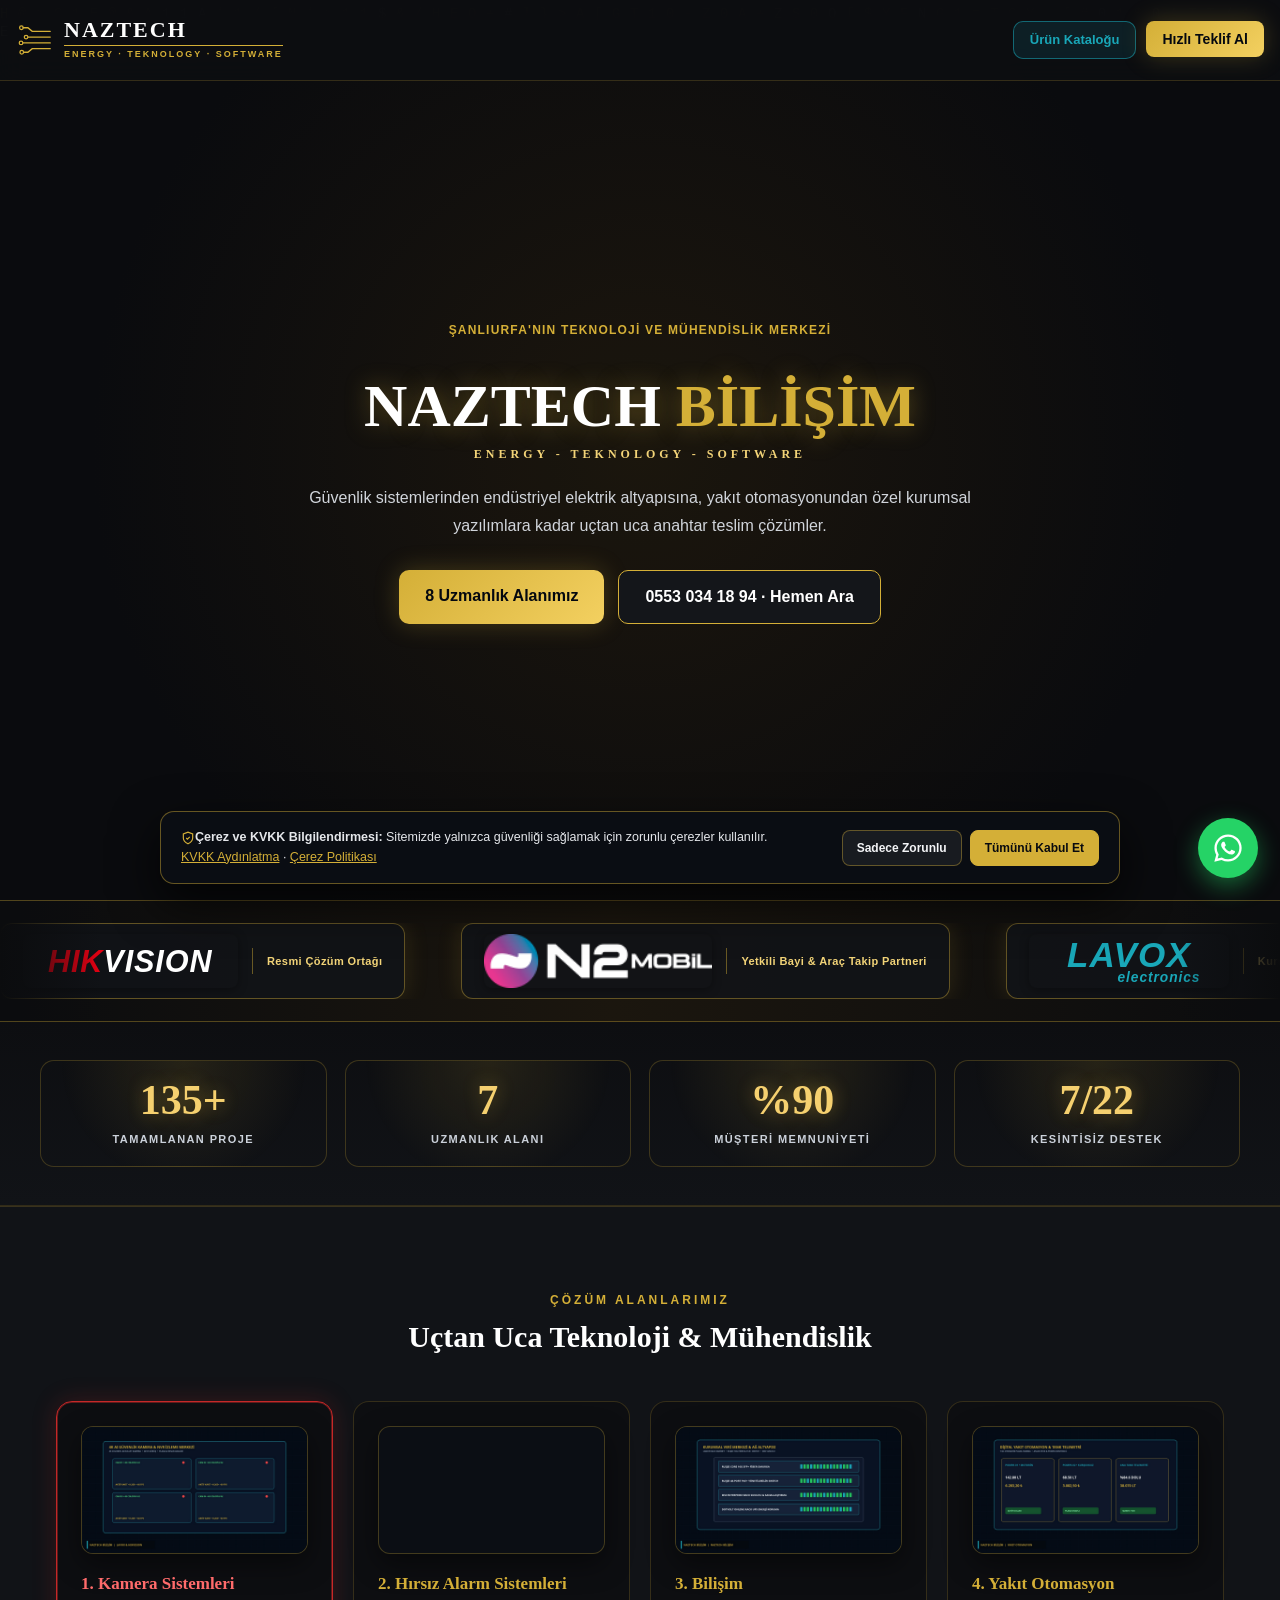
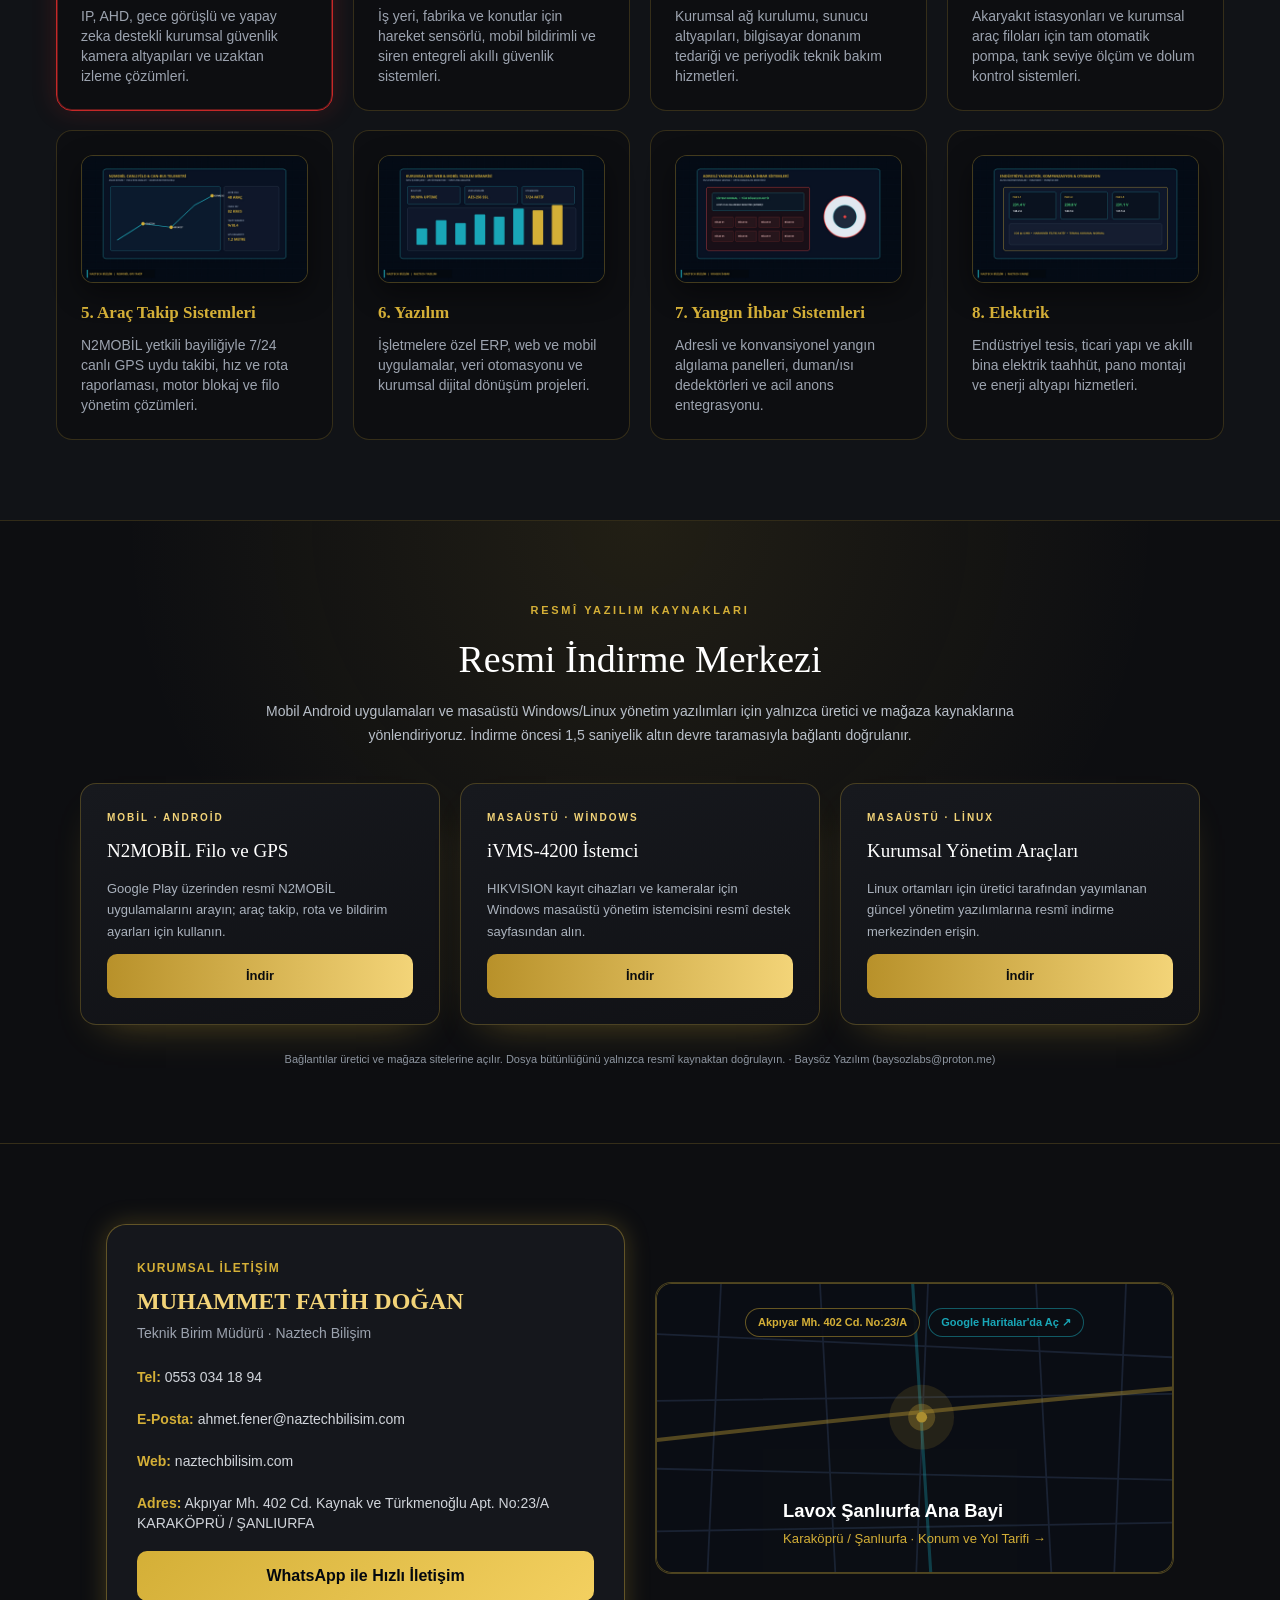
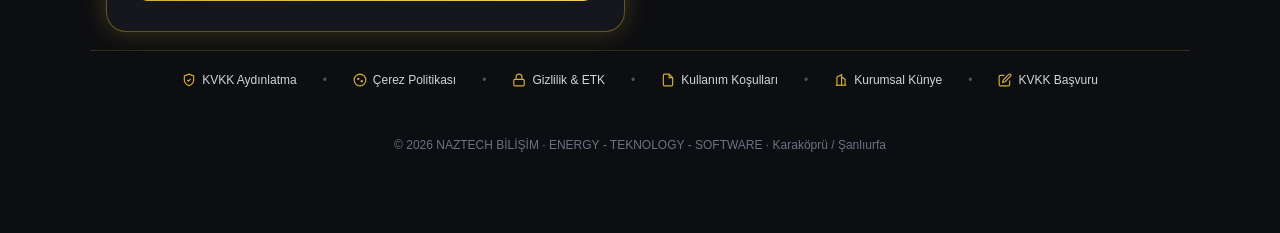
==== commit 1c95836e: "Sag ortada acilista gizli sabit WhatsApp butonu" ====
--- a/index.html
+++ b/index.html
@@ -215,8 +215,9 @@
 <meta name="apple-mobile-web-app-status-bar-style" content="black-translucent">
 <link rel="stylesheet" href="mobile.css">
 <style id="wp-sabit-stil">
-.wp-sabit-btn{position:fixed!important;right:24px!important;bottom:24px!important;z-index:99999!important;width:62px!important;height:62px!important;border-radius:50%!important;background:#25D366!important;color:#fff!important;display:flex!important;align-items:center!important;justify-content:center!important;box-shadow:0 8px 25px rgba(37,211,102,.55)!important;transition:transform .2s ease!important;text-decoration:none!important}
-.wp-sabit-btn:hover{transform:scale(1.1)!important}
+.wp-sabit-btn{position:fixed!important;right:20px!important;top:50%!important;transform:translateY(-50%) scale(.9)!important;z-index:99999!important;width:58px!important;height:58px!important;border-radius:50%!important;background:#25D366!important;color:#fff!important;display:flex!important;align-items:center!important;justify-content:center!important;box-shadow:0 8px 25px rgba(37,211,102,.55)!important;opacity:0!important;pointer-events:none!important;transition:opacity .35s ease,transform .25s ease!important;text-decoration:none!important}
+.wp-sabit-btn.gorunur{opacity:1!important;pointer-events:auto!important;transform:translateY(-50%) scale(1)!important}
+.wp-sabit-btn.gorunur:hover{transform:translateY(-50%) scale(1.1)!important}
 </style>
 </head>
 <body class="font-sans antialiased">
@@ -531,5 +532,8 @@
 <a href="https://wa.me." target="_blank" rel="noopener noreferrer" aria-label="WhatsApp Hızlı İletişim 0553 034 18 94" title="WhatsApp ile Hızlı İletişim: 0553 034 18 94" style="position:fixed;right:22px;bottom:22px;z-index:9999;width:60px;height:60px;border-radius:50%;background:#25D366;display:flex;align-items:center;justify-content:center;box-shadow:0 8px 24px rgba(37,211,102,0.45);transition:transform .2s ease;" onmouseover="this.style.transform='scale(1.08)'" onmouseout="this.style.transform='scale(1)'">
   <svg width="34" height="34" viewBox="0 0 32 32" fill="#FFFFFF" aria-hidden="true"><path d="M16.04 3.2c-7.06 0-12.8 5.73-12.8 12.8 0 2.26.59 4.46 1.71 6.4L3.13 29l6.78-1.78a12.75 12.75 0 0 0 6.13 1.56h.01c7.06 0 12.8-5.73 12.8-12.8 0-3.42-1.33-6.64-3.75-9.05A12.72 12.72 0 0 0 16.04 3.2zm0 23.42h-.01a10.6 10.6 0 0 1-5.41-1.48l-.39-.23-4.02 1.05 1.07-3.92-.25-.4a10.6 10.6 0 0 1-1.63-5.64c0-5.86 4.77-10.63 10.64-10.63 2.84 0 5.51 1.11 7.51 3.11a10.56 10.56 0 0 1 3.12 7.52c0 5.87-4.77 10.62-10.63 10.62zm5.83-7.96c-.32-.16-1.89-.93-2.18-1.04-.29-.11-.5-.16-.72.16-.21.32-.82 1.04-1.01 1.25-.19.21-.37.24-.69.08-.32-.16-1.35-.5-2.57-1.58-.95-.85-1.59-1.89-1.78-2.21-.19-.32-.02-.49.14-.65.14-.14.32-.37.48-.56.16-.19.21-.32.32-.53.11-.21.05-.4-.03-.56-.08-.16-.72-1.73-.98-2.37-.26-.62-.52-.54-.72-.55h-.61c-.21 0-.56.08-.85.4-.29.32-1.12 1.09-1.12 2.66s1.15 3.09 1.31 3.3c.16.21 2.26 3.45 5.47 4.84.76.33 1.36.53 1.82.67.77.24 1.46.21 2.01.13.61-.09 1.89-.77 2.16-1.52.27-.75.27-1.39.19-1.52-.08-.13-.29-.21-.61-.37z"/></svg>
 </a>
+<script>
+window.addEventListener('scroll',function(){var b=document.querySelector('.wp-sabit-btn');if(b){if(window.scrollY>260)b.classList.add('gorunur');else b.classList.remove('gorunur');}},{passive:true});
+</script>
 </body>
 </html>
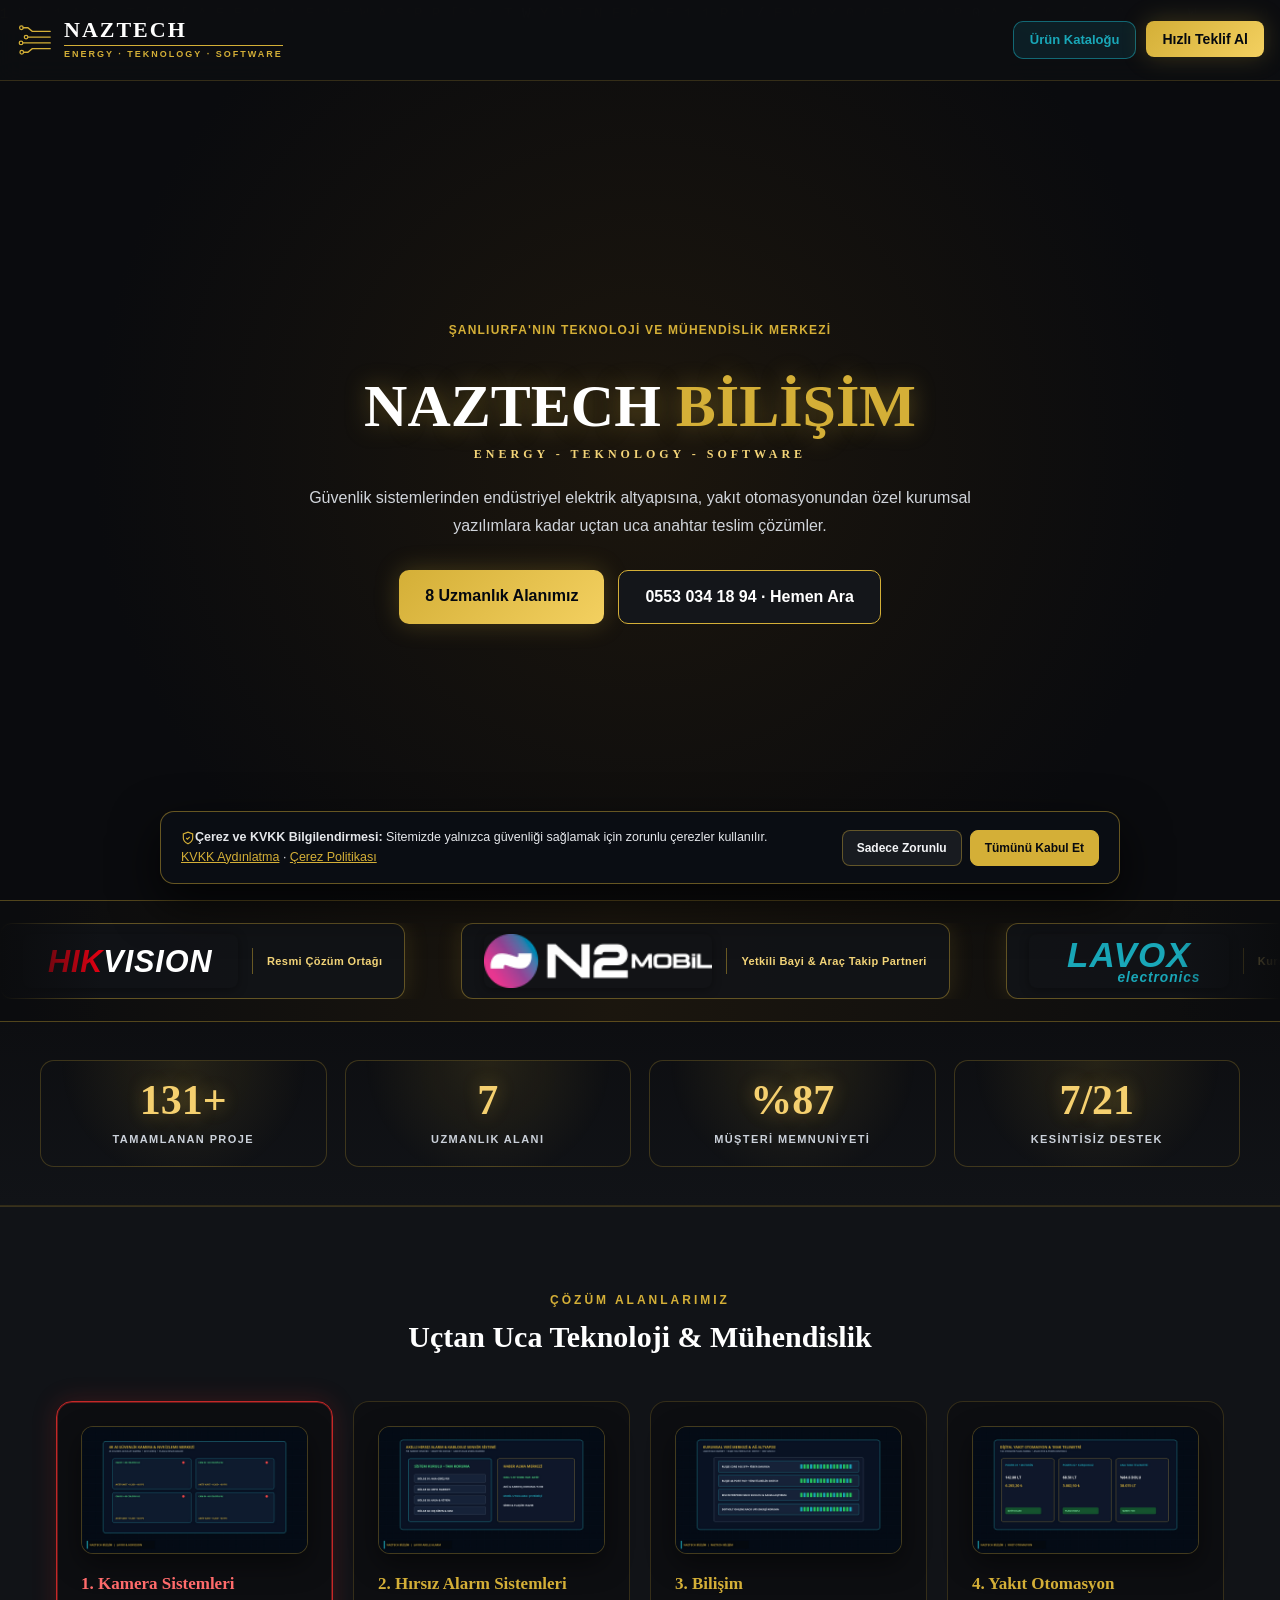
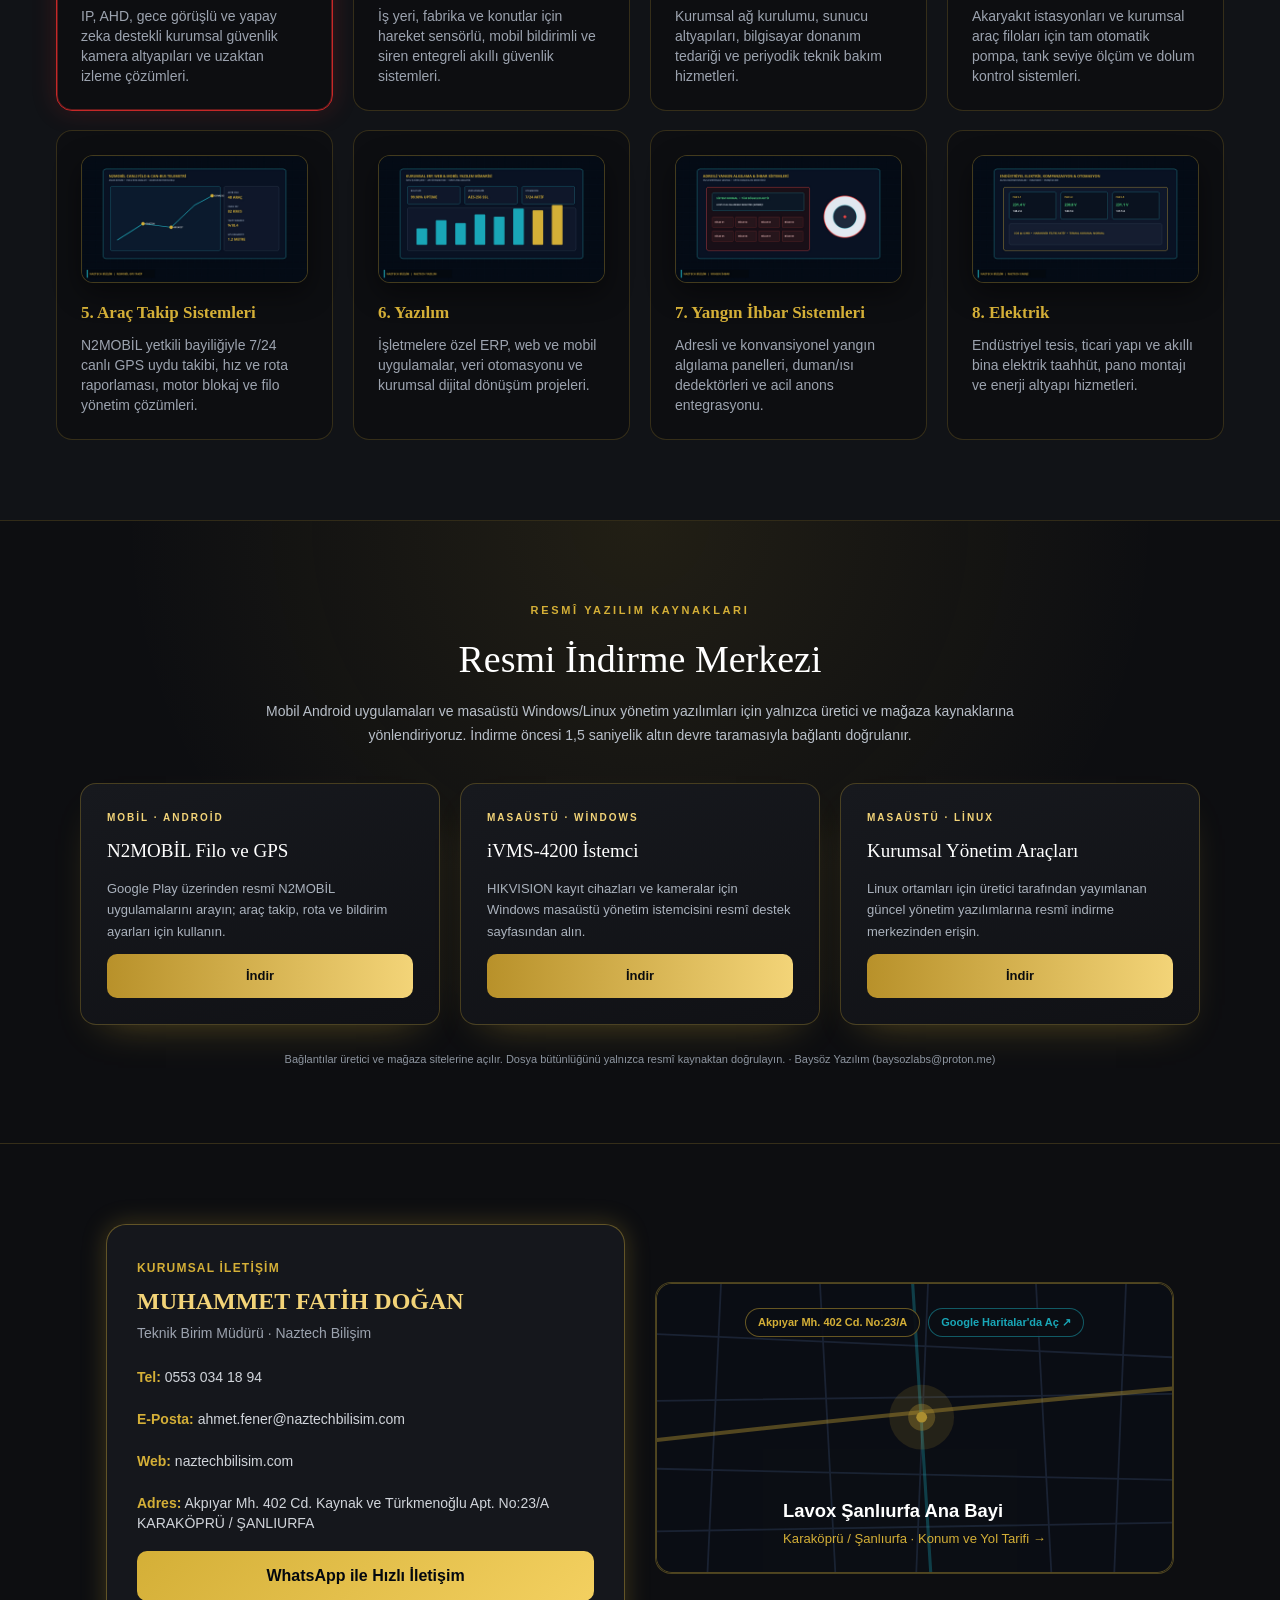
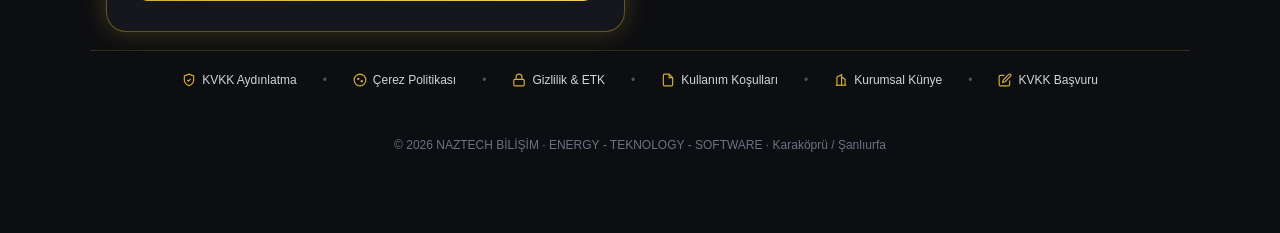
==== commit b5eabab5: "Temiz yedek index geri yuklendi" ====
--- a/index.html
+++ b/index.html
@@ -214,11 +214,6 @@
 <meta name="apple-mobile-web-app-capable" content="yes">
 <meta name="apple-mobile-web-app-status-bar-style" content="black-translucent">
 <link rel="stylesheet" href="mobile.css">
-<style id="wp-sabit-stil">
-.wp-sabit-btn{position:fixed!important;right:20px!important;top:50%!important;transform:translateY(-50%) scale(.9)!important;z-index:99999!important;width:58px!important;height:58px!important;border-radius:50%!important;background:#25D366!important;color:#fff!important;display:flex!important;align-items:center!important;justify-content:center!important;box-shadow:0 8px 25px rgba(37,211,102,.55)!important;opacity:0!important;pointer-events:none!important;transition:opacity .35s ease,transform .25s ease!important;text-decoration:none!important}
-.wp-sabit-btn.gorunur{opacity:1!important;pointer-events:auto!important;transform:translateY(-50%) scale(1)!important}
-.wp-sabit-btn.gorunur:hover{transform:translateY(-50%) scale(1.1)!important}
-</style>
 </head>
 <body class="font-sans antialiased">
   <div class="nzt-preloader" id="nztPreloader" role="status" aria-live="polite" aria-label="NAZTECH yükleniyor">
@@ -394,7 +389,7 @@
       </div>
       <div class="grid grid-cols-1 sm:grid-cols-2 lg:grid-cols-4 gap-6">
         <div class="bg-obsidian border border-gold/20 rounded-2xl p-6 card-hover reveal" data-catalog="1" role="button" tabindex="0" aria-haspopup="dialog" aria-controls="hizmetModal" aria-label="HIKVISION güvenlik sistemleri kataloğunu aç"><div class="service-card__media"><img src="img/hikvision_bullet.jpg" alt="HIKVISION dış mekân güvenlik kamerası" width="1920" height="1080" loading="lazy" decoding="async"></div><h3 class="font-display font-bold text-lg text-gold mb-2">1. Kamera Sistemleri</h3><p class="text-gray-400 text-sm">IP, AHD, gece görüşlü ve yapay zeka destekli kurumsal güvenlik kamera altyapıları ve uzaktan izleme çözümleri.</p></div>
-        <div class="bg-obsidian border border-gold/20 rounded-2xl p-6 card-hover reveal" data-catalog="2" role="button" tabindex="0" aria-haspopup="dialog" aria-controls="hizmetModal" aria-label="Hırsız alarm sistemleri kataloğunu aç"><div class="service-card__media"><img src="img/alarm.jpg" alt="Akıllı hırsız alarm kontrol panosu" width="1920" height="1080" loading="lazy" decoding="async"></div><h3 class="font-display font-bold text-lg text-gold mb-2">2. Hırsız Alarm Sistemleri</h3><p class="text-gray-400 text-sm">İş yeri, fabrika ve konutlar için hareket sensörlü, mobil bildirimli ve siren entegreli akıllı güvenlik sistemleri.</p></div>
+        <div class="bg-obsidian border border-gold/20 rounded-2xl p-6 card-hover reveal" data-catalog="2" role="button" tabindex="0" aria-haspopup="dialog" aria-controls="hizmetModal" aria-label="Hırsız alarm sistemleri kataloğunu aç"><div class="service-card__media"><img src="img/alarm.png" alt="Akıllı hırsız alarm kontrol panosu" width="1920" height="1080" loading="lazy" decoding="async"></div><h3 class="font-display font-bold text-lg text-gold mb-2">2. Hırsız Alarm Sistemleri</h3><p class="text-gray-400 text-sm">İş yeri, fabrika ve konutlar için hareket sensörlü, mobil bildirimli ve siren entegreli akıllı güvenlik sistemleri.</p></div>
         <div class="bg-obsidian border border-gold/20 rounded-2xl p-6 card-hover reveal" data-catalog="3" role="button" tabindex="0" aria-haspopup="dialog" aria-controls="hizmetModal" aria-label="Bilişim ve ağ altyapısı kataloğunu aç"><div class="service-card__media"><img src="img/bilisim.jpg" alt="Kurumsal sunucu odası ve ağ altyapısı" width="1920" height="1080" loading="lazy" decoding="async"></div><h3 class="font-display font-bold text-lg text-gold mb-2">3. Bilişim</h3><p class="text-gray-400 text-sm">Kurumsal ağ kurulumu, sunucu altyapıları, bilgisayar donanım tedariği ve periyodik teknik bakım hizmetleri.</p></div>
         <div class="bg-obsidian border border-gold/20 rounded-2xl p-6 card-hover reveal" data-catalog="4" role="button" tabindex="0" aria-haspopup="dialog" aria-controls="hizmetModal" aria-label="Yakıt otomasyonu kataloğunu aç"><div class="service-card__media"><img src="img/yakit.jpg" alt="Akaryakıt pompası ve yakıt otomasyon sistemi" width="1920" height="1080" loading="lazy" decoding="async"></div><h3 class="font-display font-bold text-lg text-gold mb-2">4. Yakıt Otomasyon</h3><p class="text-gray-400 text-sm">Akaryakıt istasyonları ve kurumsal araç filoları için tam otomatik pompa, tank seviye ölçüm ve dolum kontrol sistemleri.</p></div>
         <div class="bg-obsidian border border-gold/20 rounded-2xl p-6 card-hover reveal" data-catalog="5" role="button" tabindex="0" aria-haspopup="dialog" aria-controls="hizmetModal" aria-label="Araç takip sistemleri kataloğunu aç"><div class="service-card__media"><img src="img/arac_takip.jpg" alt="N2MOBİL GPS araç takip cihazı" width="1920" height="1080" loading="lazy" decoding="async"></div><h3 class="font-display font-bold text-lg text-gold mb-2">5. Araç Takip Sistemleri</h3><p class="text-gray-400 text-sm">N2MOBİL yetkili bayiliğiyle 7/24 canlı GPS uydu takibi, hız ve rota raporlaması, motor blokaj ve filo yönetim çözümleri.</p></div>
@@ -528,12 +523,5 @@
   <script src="legal.js"></script>
 <script src="lavox-katalog.js"></script>
 <script src="live-reload.js"></script>
-
-<a href="https://wa.me." target="_blank" rel="noopener noreferrer" aria-label="WhatsApp Hızlı İletişim 0553 034 18 94" title="WhatsApp ile Hızlı İletişim: 0553 034 18 94" style="position:fixed;right:22px;bottom:22px;z-index:9999;width:60px;height:60px;border-radius:50%;background:#25D366;display:flex;align-items:center;justify-content:center;box-shadow:0 8px 24px rgba(37,211,102,0.45);transition:transform .2s ease;" onmouseover="this.style.transform='scale(1.08)'" onmouseout="this.style.transform='scale(1)'">
-  <svg width="34" height="34" viewBox="0 0 32 32" fill="#FFFFFF" aria-hidden="true"><path d="M16.04 3.2c-7.06 0-12.8 5.73-12.8 12.8 0 2.26.59 4.46 1.71 6.4L3.13 29l6.78-1.78a12.75 12.75 0 0 0 6.13 1.56h.01c7.06 0 12.8-5.73 12.8-12.8 0-3.42-1.33-6.64-3.75-9.05A12.72 12.72 0 0 0 16.04 3.2zm0 23.42h-.01a10.6 10.6 0 0 1-5.41-1.48l-.39-.23-4.02 1.05 1.07-3.92-.25-.4a10.6 10.6 0 0 1-1.63-5.64c0-5.86 4.77-10.63 10.64-10.63 2.84 0 5.51 1.11 7.51 3.11a10.56 10.56 0 0 1 3.12 7.52c0 5.87-4.77 10.62-10.63 10.62zm5.83-7.96c-.32-.16-1.89-.93-2.18-1.04-.29-.11-.5-.16-.72.16-.21.32-.82 1.04-1.01 1.25-.19.21-.37.24-.69.08-.32-.16-1.35-.5-2.57-1.58-.95-.85-1.59-1.89-1.78-2.21-.19-.32-.02-.49.14-.65.14-.14.32-.37.48-.56.16-.19.21-.32.32-.53.11-.21.05-.4-.03-.56-.08-.16-.72-1.73-.98-2.37-.26-.62-.52-.54-.72-.55h-.61c-.21 0-.56.08-.85.4-.29.32-1.12 1.09-1.12 2.66s1.15 3.09 1.31 3.3c.16.21 2.26 3.45 5.47 4.84.76.33 1.36.53 1.82.67.77.24 1.46.21 2.01.13.61-.09 1.89-.77 2.16-1.52.27-.75.27-1.39.19-1.52-.08-.13-.29-.21-.61-.37z"/></svg>
-</a>
-<script>
-window.addEventListener('scroll',function(){var b=document.querySelector('.wp-sabit-btn');if(b){if(window.scrollY>260)b.classList.add('gorunur');else b.classList.remove('gorunur');}},{passive:true});
-</script>
 </body>
 </html>
